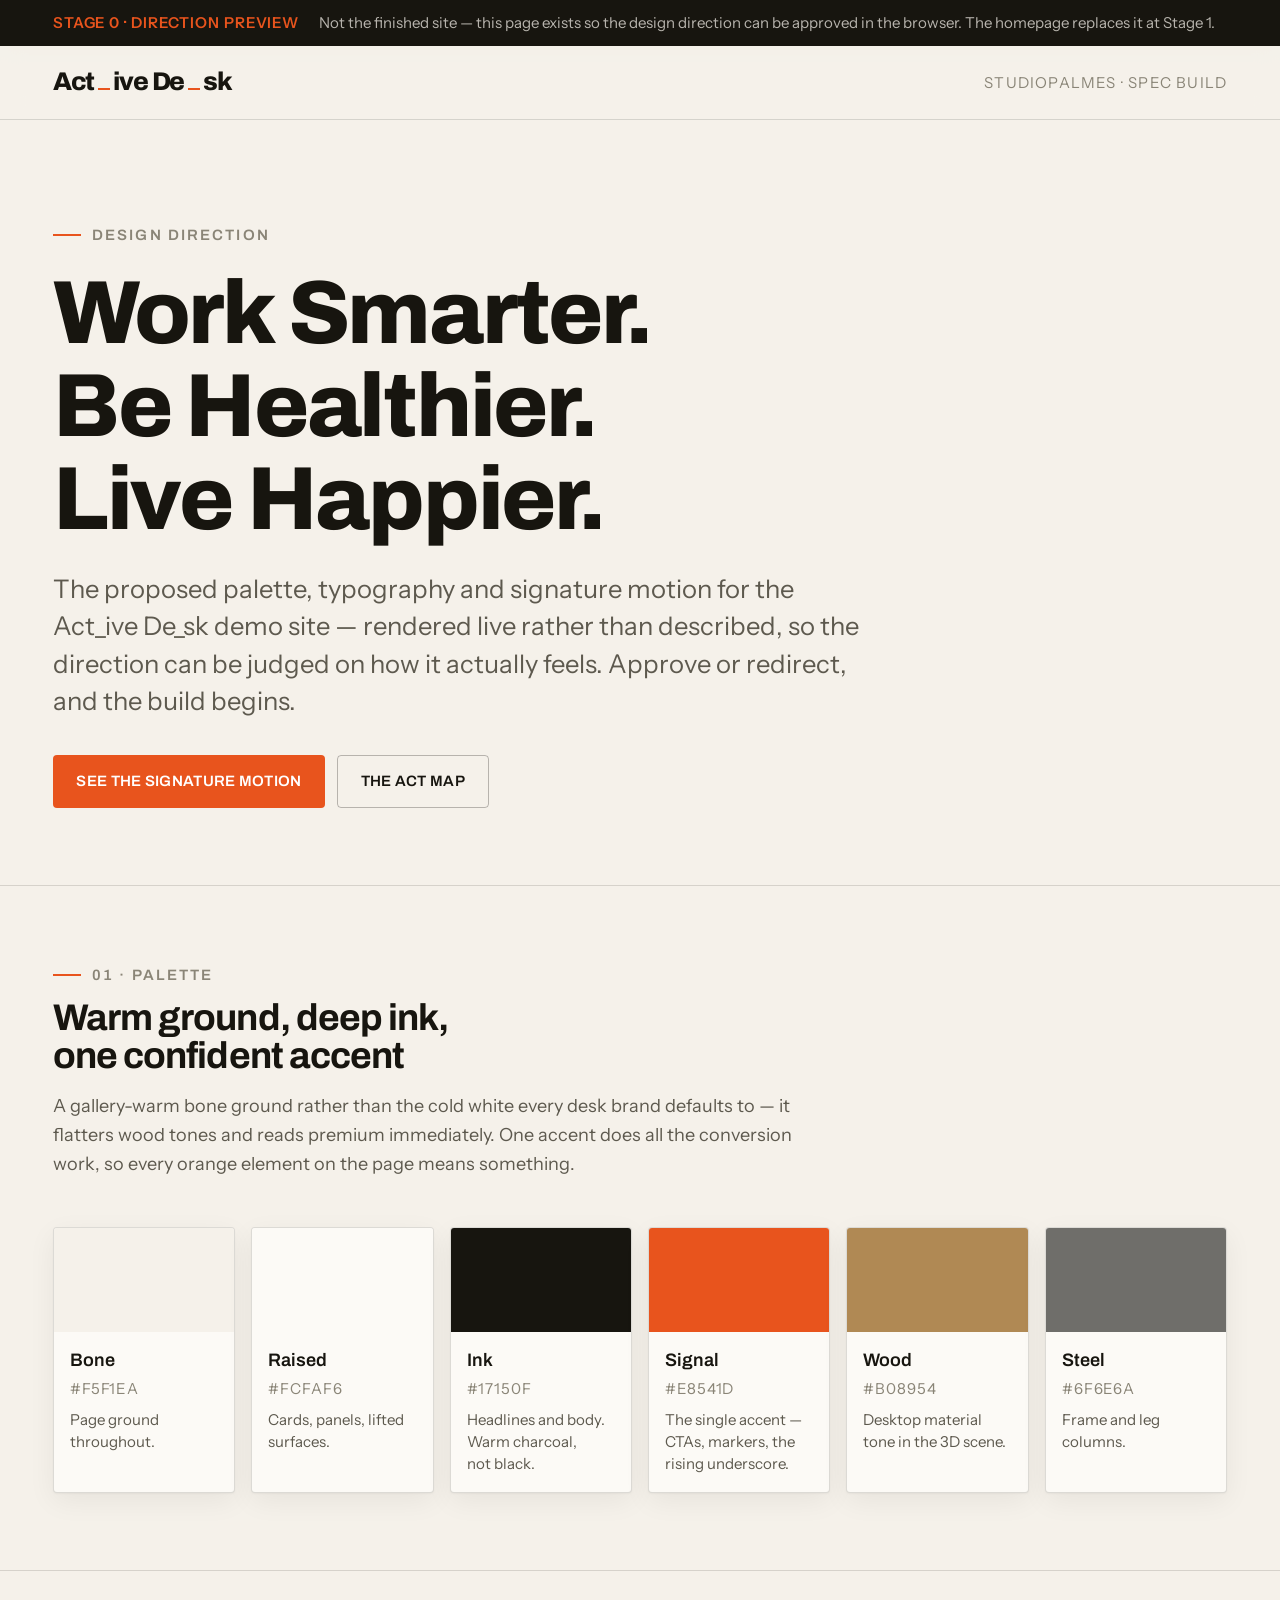
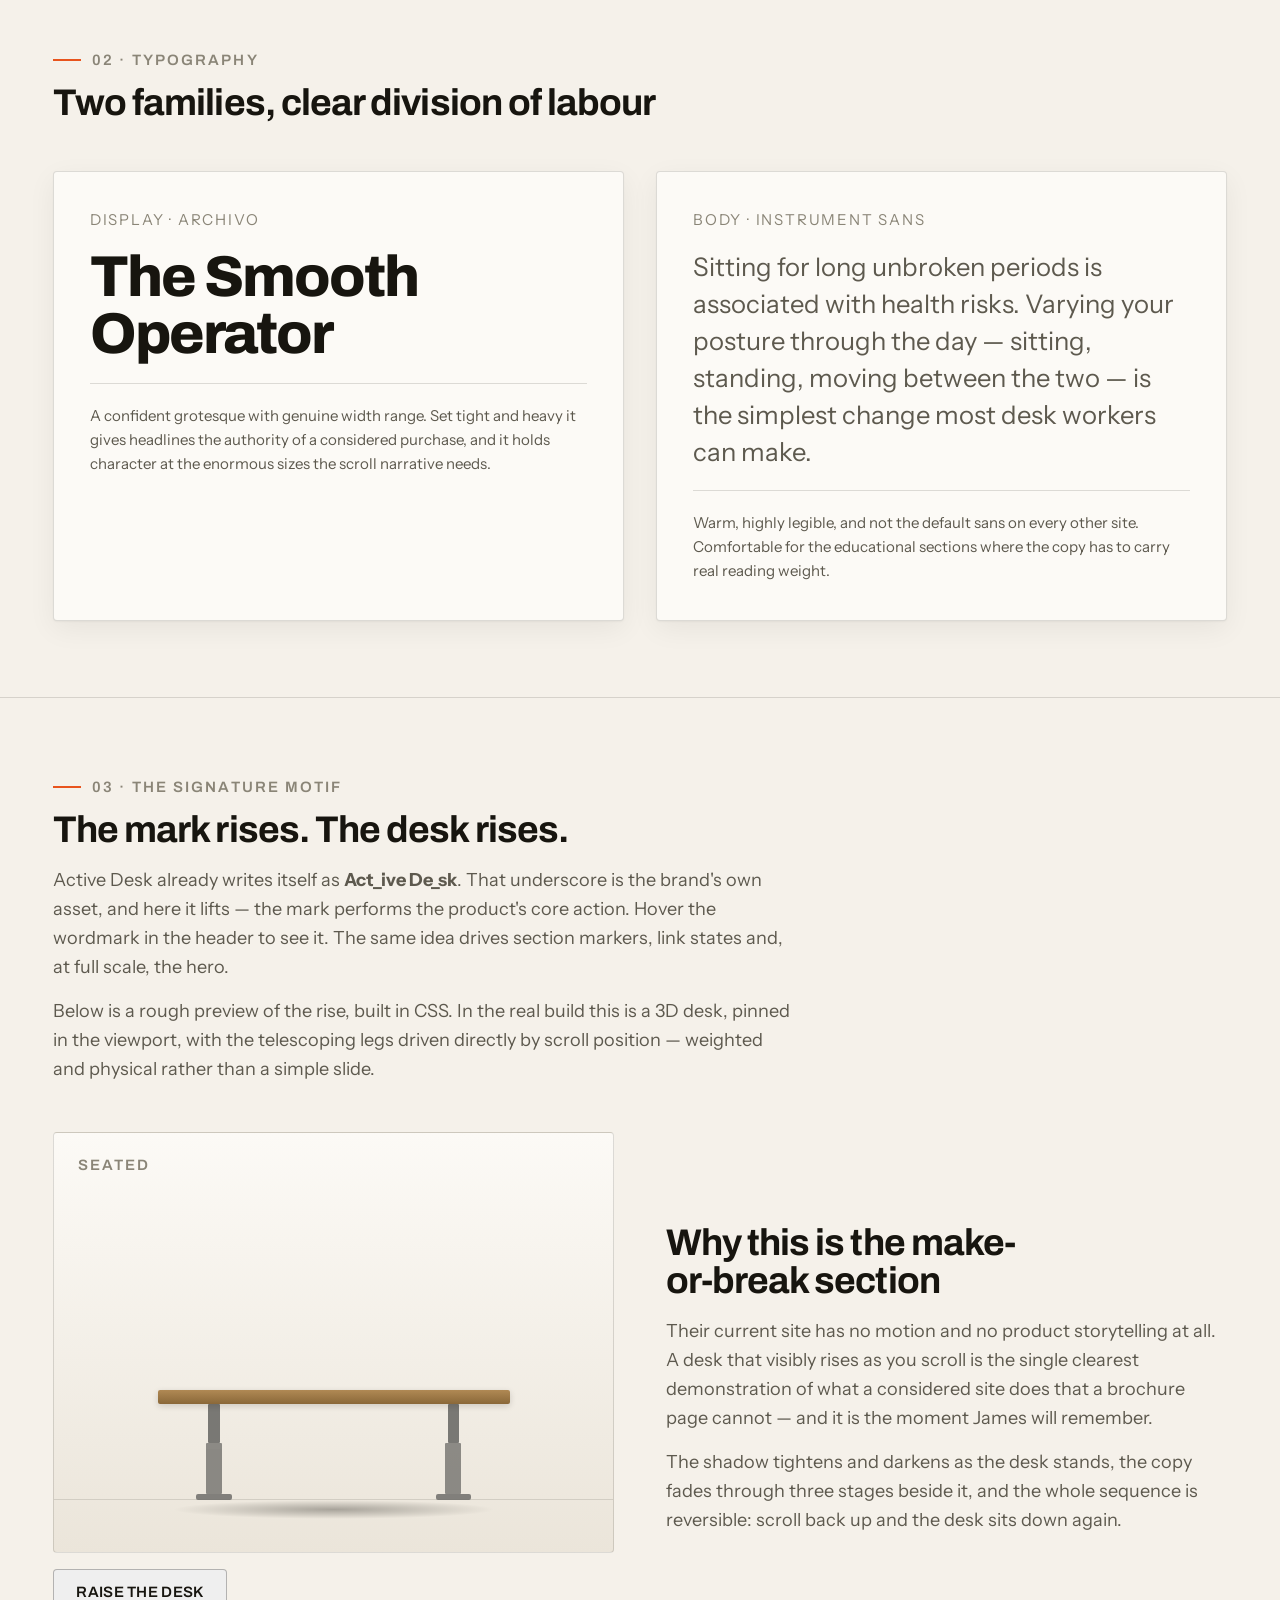
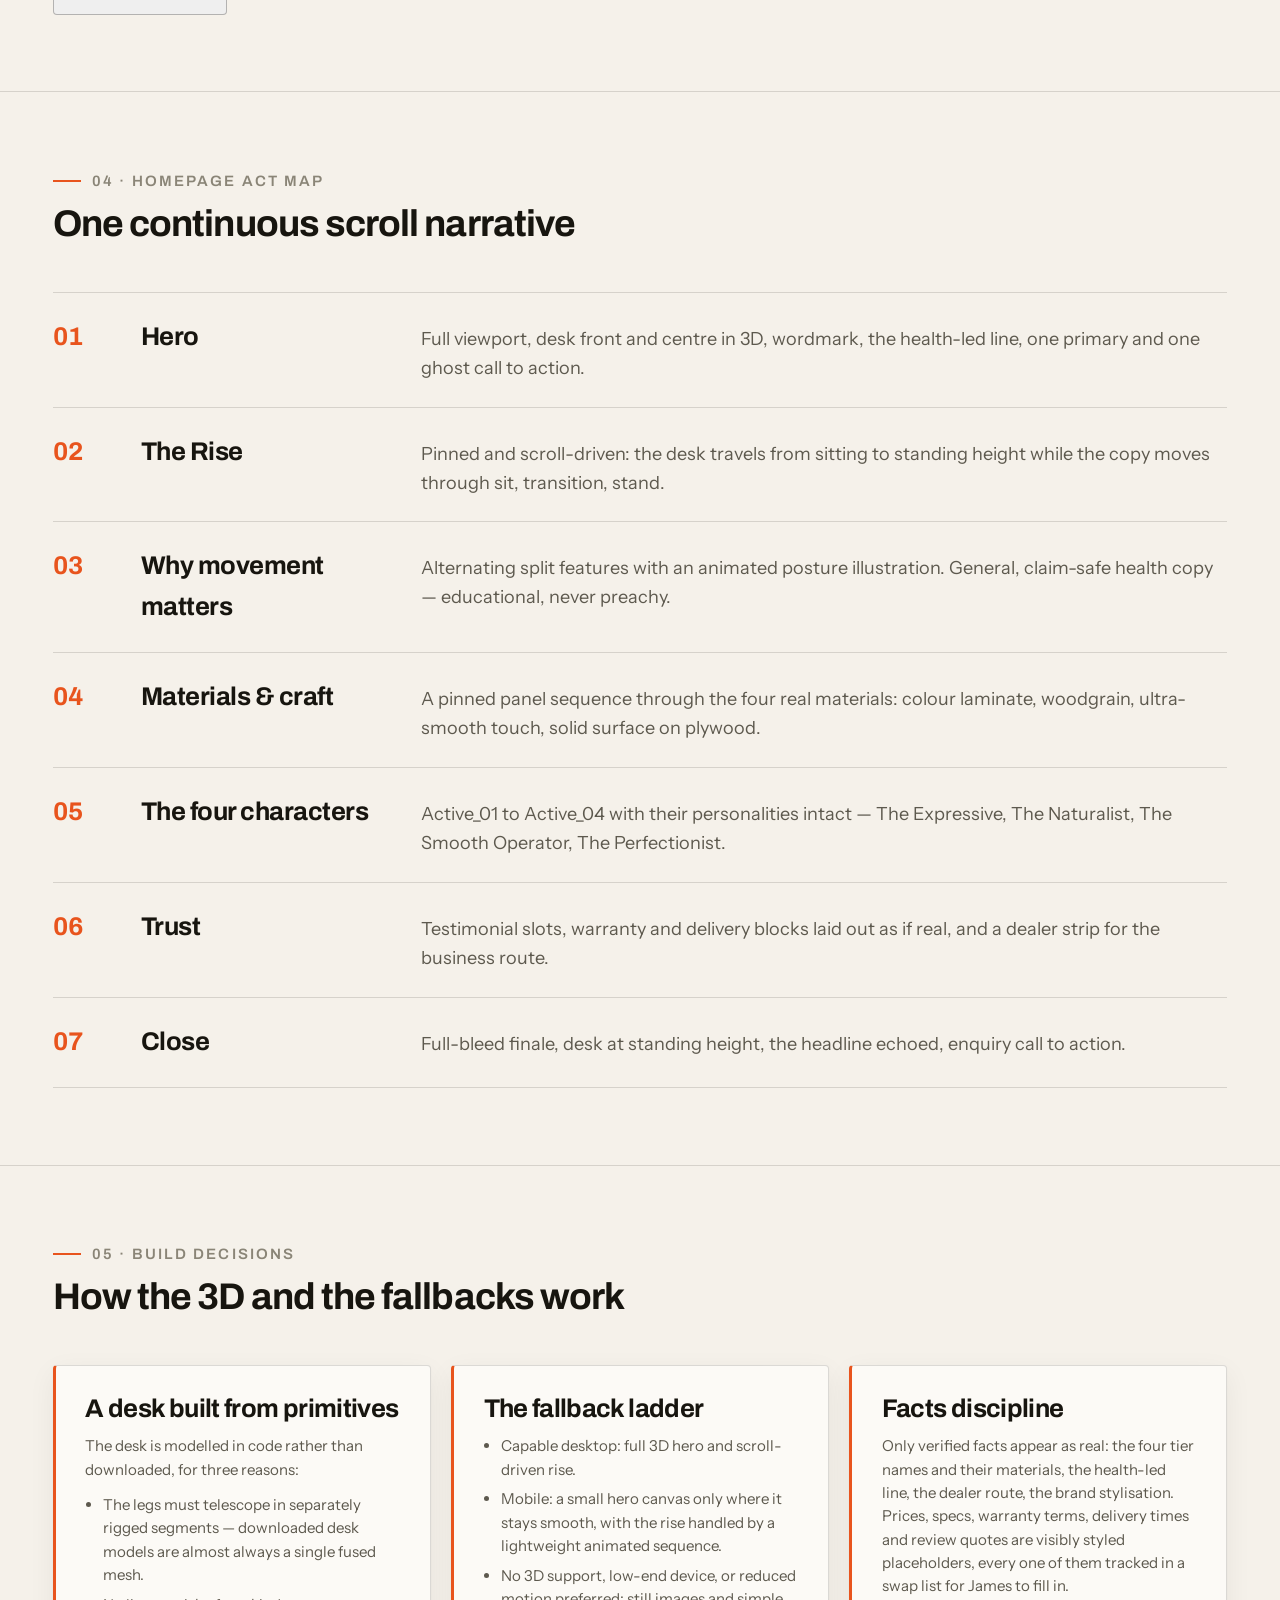
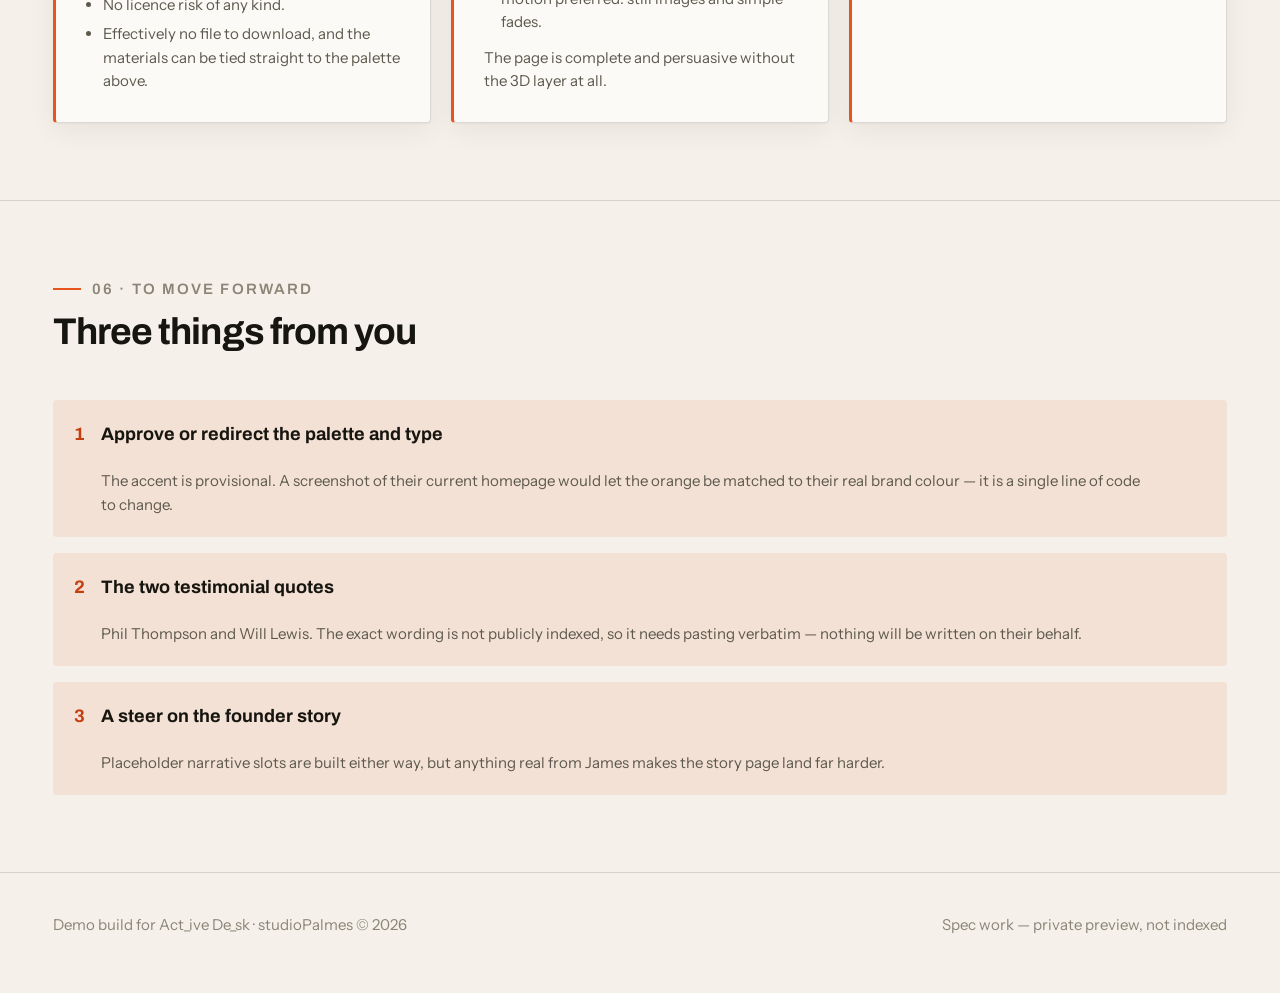
==== index.html @ 50c26ae4 "Add deployable static site scaffold and Stage 0 direction preview Vercel served a 404 because the re" ====
<!doctype html>
<html lang="en-GB">
<head>
<meta charset="utf-8">
<meta name="viewport" content="width=device-width, initial-scale=1">
<title>Act_ive De_sk — design direction preview | studioPalmes</title>
<meta name="description" content="Stage 0 design direction preview for the Act_ive De_sk demo site: palette, typography, the signature rise motif and the homepage act map.">
<meta name="robots" content="noindex, nofollow">
<meta property="og:title" content="Act_ive De_sk — design direction preview">
<meta property="og:description" content="Stage 0 design direction preview: palette, typography, signature rise motif and homepage act map.">
<meta property="og:type" content="website">
<meta name="theme-color" content="#f5f1ea">
<link rel="icon" href="/favicon.svg" type="image/svg+xml">
<link rel="preconnect" href="https://fonts.googleapis.com">
<link rel="preconnect" href="https://fonts.gstatic.com" crossorigin>
<link rel="stylesheet" href="https://fonts.googleapis.com/css2?family=Archivo:wght@400;600;700;800&family=Instrument+Sans:wght@400;500;600&display=swap">
<link rel="stylesheet" href="/assets/css/site.css">
</head>
<body>

<a class="skip-link" href="#main">Skip to content</a>

<div class="dp-banner">
  <div class="shell dp-banner__inner">
    <strong>Stage 0 · Direction preview</strong>
    <span>Not the finished site — this page exists so the design direction can be approved in the browser. The homepage replaces it at Stage 1.</span>
  </div>
</div>

<header class="dp-nav">
  <div class="shell dp-nav__inner">
    <a class="wordmark" href="/">
      Act<span class="wordmark__rule" aria-hidden="true"></span>ive
      De<span class="wordmark__rule" aria-hidden="true"></span>sk
    </a>
    <p class="dp-nav__meta">studioPalmes · spec build</p>
  </div>
</header>

<main id="main">

  <section class="dp-hero">
    <div class="shell">
      <p class="eyebrow">Design direction</p>
      <h1 class="dp-hero__title">Work Smarter. Be Healthier. Live Happier.</h1>
      <p class="dp-hero__lede">
        The proposed palette, typography and signature motion for the Act_ive De_sk demo
        site — rendered live rather than described, so the direction can be judged on how
        it actually feels. Approve or redirect, and the build begins.
      </p>
      <div class="dp-hero__actions">
        <a class="btn btn--primary" href="#rise">See the signature motion</a>
        <a class="btn btn--ghost" href="#acts">The act map</a>
      </div>
    </div>
  </section>

  <section class="dp-section reveal">
    <div class="shell">
      <div class="dp-section__head">
        <p class="eyebrow">01 · Palette</p>
        <h2 class="dp-section__title">Warm ground, deep ink, one confident accent</h2>
        <p class="dp-section__note">
          A gallery-warm bone ground rather than the cold white every desk brand defaults
          to — it flatters wood tones and reads premium immediately. One accent does all
          the conversion work, so every orange element on the page means something.
        </p>
      </div>
      <div class="dp-swatches">
        <div class="dp-swatch">
          <div class="dp-swatch__chip" style="background:#f5f1ea"></div>
          <div class="dp-swatch__body">
            <p class="dp-swatch__name">Bone</p>
            <p class="dp-swatch__hex">#F5F1EA</p>
            <p class="dp-swatch__role">Page ground throughout.</p>
          </div>
        </div>
        <div class="dp-swatch">
          <div class="dp-swatch__chip" style="background:#fcfaf6"></div>
          <div class="dp-swatch__body">
            <p class="dp-swatch__name">Raised</p>
            <p class="dp-swatch__hex">#FCFAF6</p>
            <p class="dp-swatch__role">Cards, panels, lifted surfaces.</p>
          </div>
        </div>
        <div class="dp-swatch">
          <div class="dp-swatch__chip" style="background:#17150f"></div>
          <div class="dp-swatch__body">
            <p class="dp-swatch__name">Ink</p>
            <p class="dp-swatch__hex">#17150F</p>
            <p class="dp-swatch__role">Headlines and body. Warm charcoal, not black.</p>
          </div>
        </div>
        <div class="dp-swatch">
          <div class="dp-swatch__chip" style="background:#e8541d"></div>
          <div class="dp-swatch__body">
            <p class="dp-swatch__name">Signal</p>
            <p class="dp-swatch__hex">#E8541D</p>
            <p class="dp-swatch__role">The single accent — CTAs, markers, the rising underscore.</p>
          </div>
        </div>
        <div class="dp-swatch">
          <div class="dp-swatch__chip" style="background:#b08954"></div>
          <div class="dp-swatch__body">
            <p class="dp-swatch__name">Wood</p>
            <p class="dp-swatch__hex">#B08954</p>
            <p class="dp-swatch__role">Desktop material tone in the 3D scene.</p>
          </div>
        </div>
        <div class="dp-swatch">
          <div class="dp-swatch__chip" style="background:#6f6e6a"></div>
          <div class="dp-swatch__body">
            <p class="dp-swatch__name">Steel</p>
            <p class="dp-swatch__hex">#6F6E6A</p>
            <p class="dp-swatch__role">Frame and leg columns.</p>
          </div>
        </div>
      </div>
    </div>
  </section>

  <section class="dp-section reveal">
    <div class="shell">
      <div class="dp-section__head">
        <p class="eyebrow">02 · Typography</p>
        <h2 class="dp-section__title">Two families, clear division of labour</h2>
      </div>
      <div class="dp-type">
        <div class="dp-type__card">
          <p class="dp-type__label">Display · Archivo</p>
          <p class="dp-type__sample-display">The Smooth Operator</p>
          <p class="dp-type__why">
            A confident grotesque with genuine width range. Set tight and heavy it gives
            headlines the authority of a considered purchase, and it holds character at
            the enormous sizes the scroll narrative needs.
          </p>
        </div>
        <div class="dp-type__card">
          <p class="dp-type__label">Body · Instrument Sans</p>
          <p class="dp-type__sample-body">
            Sitting for long unbroken periods is associated with health risks. Varying your
            posture through the day — sitting, standing, moving between the two — is the
            simplest change most desk workers can make.
          </p>
          <p class="dp-type__why">
            Warm, highly legible, and not the default sans on every other site. Comfortable
            for the educational sections where the copy has to carry real reading weight.
          </p>
        </div>
      </div>
    </div>
  </section>

  <section class="dp-section reveal" id="rise">
    <div class="shell">
      <div class="dp-section__head">
        <p class="eyebrow">03 · The signature motif</p>
        <h2 class="dp-section__title">The mark rises. The desk rises.</h2>
        <p class="dp-section__note">
          Active Desk already writes itself as <strong>Act_ive De_sk</strong>. That
          underscore is the brand's own asset, and here it lifts — the mark performs the
          product's core action. Hover the wordmark in the header to see it. The same idea
          drives section markers, link states and, at full scale, the hero.
        </p>
        <p class="dp-section__note">
          Below is a rough preview of the rise, built in CSS. In the real build this is a
          3D desk, pinned in the viewport, with the telescoping legs driven directly by
          scroll position — weighted and physical rather than a simple slide.
        </p>
      </div>
      <div class="dp-rise">
        <div>
          <div class="dp-stage" data-rise-stage>
            <p class="dp-stage__state" data-rise-state>Seated</p>
            <div class="dp-stage__floor" aria-hidden="true"></div>
            <div class="dp-desk">
              <div class="dp-desk__top"></div>
              <div class="dp-desk__legs">
                <div class="dp-desk__leg">
                  <span class="dp-desk__seg dp-desk__seg--upper"></span>
                  <span class="dp-desk__seg dp-desk__seg--lower"></span>
                  <span class="dp-desk__foot"></span>
                </div>
                <div class="dp-desk__leg">
                  <span class="dp-desk__seg dp-desk__seg--upper"></span>
                  <span class="dp-desk__seg dp-desk__seg--lower"></span>
                  <span class="dp-desk__foot"></span>
                </div>
              </div>
              <div class="dp-desk__shadow" aria-hidden="true"></div>
            </div>
          </div>
          <div class="dp-rise__controls">
            <button class="btn btn--ghost" type="button" data-rise-toggle aria-pressed="false">
              Raise the desk
            </button>
          </div>
        </div>
        <div>
          <h3 class="dp-section__title">Why this is the make-or-break section</h3>
          <p class="dp-section__note">
            Their current site has no motion and no product storytelling at all. A desk
            that visibly rises as you scroll is the single clearest demonstration of what
            a considered site does that a brochure page cannot — and it is the moment
            James will remember.
          </p>
          <p class="dp-section__note">
            The shadow tightens and darkens as the desk stands, the copy fades through
            three stages beside it, and the whole sequence is reversible: scroll back up
            and the desk sits down again.
          </p>
        </div>
      </div>
    </div>
  </section>

  <section class="dp-section reveal" id="acts">
    <div class="shell">
      <div class="dp-section__head">
        <p class="eyebrow">04 · Homepage act map</p>
        <h2 class="dp-section__title">One continuous scroll narrative</h2>
      </div>
      <div class="dp-acts">
        <div class="dp-act">
          <p class="dp-act__num">01</p>
          <p class="dp-act__name">Hero</p>
          <p class="dp-act__desc">Full viewport, desk front and centre in 3D, wordmark, the health-led line, one primary and one ghost call to action.</p>
        </div>
        <div class="dp-act">
          <p class="dp-act__num">02</p>
          <p class="dp-act__name">The Rise</p>
          <p class="dp-act__desc">Pinned and scroll-driven: the desk travels from sitting to standing height while the copy moves through sit, transition, stand.</p>
        </div>
        <div class="dp-act">
          <p class="dp-act__num">03</p>
          <p class="dp-act__name">Why movement matters</p>
          <p class="dp-act__desc">Alternating split features with an animated posture illustration. General, claim-safe health copy — educational, never preachy.</p>
        </div>
        <div class="dp-act">
          <p class="dp-act__num">04</p>
          <p class="dp-act__name">Materials &amp; craft</p>
          <p class="dp-act__desc">A pinned panel sequence through the four real materials: colour laminate, woodgrain, ultra-smooth touch, solid surface on plywood.</p>
        </div>
        <div class="dp-act">
          <p class="dp-act__num">05</p>
          <p class="dp-act__name">The four characters</p>
          <p class="dp-act__desc">Active_01 to Active_04 with their personalities intact — The Expressive, The Naturalist, The Smooth Operator, The Perfectionist.</p>
        </div>
        <div class="dp-act">
          <p class="dp-act__num">06</p>
          <p class="dp-act__name">Trust</p>
          <p class="dp-act__desc">Testimonial slots, warranty and delivery blocks laid out as if real, and a dealer strip for the business route.</p>
        </div>
        <div class="dp-act">
          <p class="dp-act__num">07</p>
          <p class="dp-act__name">Close</p>
          <p class="dp-act__desc">Full-bleed finale, desk at standing height, the headline echoed, enquiry call to action.</p>
        </div>
      </div>
    </div>
  </section>

  <section class="dp-section reveal">
    <div class="shell">
      <div class="dp-section__head">
        <p class="eyebrow">05 · Build decisions</p>
        <h2 class="dp-section__title">How the 3D and the fallbacks work</h2>
      </div>
      <div class="dp-cards">
        <div class="dp-card">
          <h3>A desk built from primitives</h3>
          <p>
            The desk is modelled in code rather than downloaded, for three reasons:
          </p>
          <ul>
            <li>The legs must telescope in separately rigged segments — downloaded desk models are almost always a single fused mesh.</li>
            <li>No licence risk of any kind.</li>
            <li>Effectively no file to download, and the materials can be tied straight to the palette above.</li>
          </ul>
        </div>
        <div class="dp-card">
          <h3>The fallback ladder</h3>
          <ul>
            <li>Capable desktop: full 3D hero and scroll-driven rise.</li>
            <li>Mobile: a small hero canvas only where it stays smooth, with the rise handled by a lightweight animated sequence.</li>
            <li>No 3D support, low-end device, or reduced motion preferred: still images and simple fades.</li>
          </ul>
          <p style="margin-top:0.75rem">The page is complete and persuasive without the 3D layer at all.</p>
        </div>
        <div class="dp-card">
          <h3>Facts discipline</h3>
          <p>
            Only verified facts appear as real: the four tier names and their materials,
            the health-led line, the dealer route, the brand stylisation. Prices, specs,
            warranty terms, delivery times and review quotes are visibly styled
            placeholders, every one of them tracked in a swap list for James to fill in.
          </p>
        </div>
      </div>
    </div>
  </section>

  <section class="dp-section reveal">
    <div class="shell">
      <div class="dp-section__head">
        <p class="eyebrow">06 · To move forward</p>
        <h2 class="dp-section__title">Three things from you</h2>
      </div>
      <div class="dp-needs">
        <p class="dp-need">
          <strong>Approve or redirect the palette and type</strong>
          <span>The accent is provisional. A screenshot of their current homepage would let the orange be matched to their real brand colour — it is a single line of code to change.</span>
        </p>
        <p class="dp-need">
          <strong>The two testimonial quotes</strong>
          <span>Phil Thompson and Will Lewis. The exact wording is not publicly indexed, so it needs pasting verbatim — nothing will be written on their behalf.</span>
        </p>
        <p class="dp-need">
          <strong>A steer on the founder story</strong>
          <span>Placeholder narrative slots are built either way, but anything real from James makes the story page land far harder.</span>
        </p>
      </div>
    </div>
  </section>

</main>

<footer class="dp-footer">
  <div class="shell dp-footer__inner">
    <p>Demo build for Act_ive De_sk · studioPalmes &copy; <span data-year>2026</span></p>
    <p>Spec work — private preview, not indexed</p>
  </div>
</footer>

<script src="/assets/js/site.js" defer></script>
</body>
</html>
---- assets/css/site.css ----
/* ==========================================================================
   Act_ive De_sk — studioPalmes demo build
   Design tokens + Stage 0 direction preview styles.
   The token layer below is the permanent foundation; the .dp-* preview
   styles are temporary and are removed when the real homepage lands.
   ========================================================================== */

/* --- Tokens --------------------------------------------------------------- */
:root {
  /* Ground */
  --paper: #f5f1ea;
  --paper-raised: #fcfaf6;
  --paper-sunk: #ebe5da;

  /* Ink */
  --ink: #17150f;
  --ink-soft: #5d594e;
  --ink-mute: #8a8577;

  /* Accent */
  --accent: #e8541d;
  --accent-deep: #c43f10;
  --accent-wash: rgba(232, 84, 29, 0.1);

  /* Material reference (drives the 3D desk materials) */
  --wood: #b08954;
  --wood-deep: #8a6839;
  --steel: #6f6e6a;

  /* Type */
  --font-display: "Archivo", "Helvetica Neue", Arial, sans-serif;
  --font-body: "Instrument Sans", "Helvetica Neue", Arial, sans-serif;

  /* Scale — fluid, clamped */
  --step--1: clamp(0.83rem, 0.79rem + 0.2vw, 0.94rem);
  --step-0: clamp(1rem, 0.95rem + 0.25vw, 1.13rem);
  --step-1: clamp(1.25rem, 1.13rem + 0.6vw, 1.6rem);
  --step-2: clamp(1.6rem, 1.36rem + 1.2vw, 2.44rem);
  --step-3: clamp(2.1rem, 1.6rem + 2.5vw, 3.9rem);
  --step-4: clamp(2.6rem, 1.6rem + 5vw, 6.2rem);

  /* Space */
  --gutter: clamp(1.25rem, 0.9rem + 1.75vw, 2.5rem);
  --measure: 62ch;
  --shell: 78rem;

  /* Motion */
  --ease-out: cubic-bezier(0.22, 1, 0.36, 1);
  --ease-rise: cubic-bezier(0.65, 0, 0.35, 1);
  --dur: 0.6s;

  /* Surface */
  --radius: 4px;
  --hairline: 1px solid rgba(23, 21, 15, 0.14);
  --shadow-soft: 0 1px 2px rgba(23, 21, 15, 0.04), 0 8px 28px rgba(23, 21, 15, 0.06);
}

/* --- Reset ---------------------------------------------------------------- */
*,
*::before,
*::after { box-sizing: border-box; }

html {
  -webkit-text-size-adjust: 100%;
  scroll-behavior: smooth;
}

body {
  margin: 0;
  background: var(--paper);
  color: var(--ink);
  font-family: var(--font-body);
  font-size: var(--step-0);
  line-height: 1.6;
  -webkit-font-smoothing: antialiased;
  text-rendering: optimizeLegibility;
}

img,
svg { max-width: 100%; height: auto; display: block; }

h1, h2, h3, h4 {
  font-family: var(--font-display);
  font-weight: 700;
  line-height: 1.04;
  letter-spacing: -0.025em;
  margin: 0;
  text-wrap: balance;
}

p { margin: 0; text-wrap: pretty; }

a { color: inherit; }

:focus-visible {
  outline: 2px solid var(--accent);
  outline-offset: 3px;
  border-radius: 2px;
}

/* --- Layout --------------------------------------------------------------- */
.shell {
  width: 100%;
  max-width: var(--shell);
  margin-inline: auto;
  padding-inline: var(--gutter);
}

.skip-link {
  position: absolute;
  left: -9999px;
  top: 0;
  background: var(--ink);
  color: var(--paper);
  padding: 0.75rem 1.25rem;
  z-index: 100;
}
.skip-link:focus { left: 0; }

/* --- Brand wordmark ------------------------------------------------------- */
/* The underscore is Active Desk's own mark. Here it rises — the brand mark
   performs the product's core action. This motif recurs site-wide. */
.wordmark {
  font-family: var(--font-display);
  font-weight: 800;
  letter-spacing: -0.045em;
  font-size: var(--step-1);
  display: inline-flex;
  align-items: baseline;
  gap: 0.12em;
  text-decoration: none;
}

.wordmark__rule {
  display: inline-block;
  width: 0.46em;
  height: 0.085em;
  background: var(--accent);
  margin-inline: 0.02em;
  transform-origin: center bottom;
  transition: transform 0.55s var(--ease-rise);
}

.wordmark:hover .wordmark__rule,
.wordmark:focus-visible .wordmark__rule { transform: translateY(-0.62em); }

.wordmark:hover .wordmark__rule:last-of-type,
.wordmark:focus-visible .wordmark__rule:last-of-type { transition-delay: 0.08s; }

/* --- Buttons -------------------------------------------------------------- */
.btn {
  display: inline-flex;
  align-items: center;
  gap: 0.6em;
  font-family: var(--font-display);
  font-weight: 600;
  font-size: var(--step--1);
  letter-spacing: 0.02em;
  text-transform: uppercase;
  text-decoration: none;
  padding: 0.9em 1.5em;
  border-radius: var(--radius);
  border: 1px solid transparent;
  transition: background-color 0.3s var(--ease-out), color 0.3s var(--ease-out),
    border-color 0.3s var(--ease-out), transform 0.3s var(--ease-out);
}

.btn--primary { background: var(--accent); color: #fff; }
.btn--primary:hover { background: var(--accent-deep); transform: translateY(-2px); }

.btn--ghost { border-color: rgba(23, 21, 15, 0.28); color: var(--ink); }
.btn--ghost:hover { border-color: var(--ink); background: rgba(23, 21, 15, 0.04); transform: translateY(-2px); }

/* --- Eyebrow / section marker --------------------------------------------- */
.eyebrow {
  font-family: var(--font-display);
  font-size: var(--step--1);
  font-weight: 600;
  letter-spacing: 0.14em;
  text-transform: uppercase;
  color: var(--ink-mute);
  display: flex;
  align-items: center;
  gap: 0.75em;
}

.eyebrow::before {
  content: "";
  width: 1.75rem;
  height: 2px;
  background: var(--accent);
  flex: none;
}

/* ==========================================================================
   Stage 0 direction preview (temporary — replaced by the real homepage)
   ========================================================================== */

.dp-banner {
  background: var(--ink);
  color: var(--paper);
  font-size: var(--step--1);
  padding: 0.7rem 0;
}
.dp-banner__inner { display: flex; flex-wrap: wrap; gap: 0.5rem 1.25rem; align-items: baseline; }
.dp-banner strong { color: var(--accent); font-weight: 600; letter-spacing: 0.06em; text-transform: uppercase; }
.dp-banner span { color: rgba(245, 241, 234, 0.72); }

.dp-nav {
  position: sticky;
  top: 0;
  z-index: 20;
  background: rgba(245, 241, 234, 0.86);
  backdrop-filter: blur(12px);
  border-bottom: var(--hairline);
}
.dp-nav__inner { display: flex; align-items: center; justify-content: space-between; gap: 1rem; padding-block: 1rem; }
.dp-nav__meta { font-size: var(--step--1); color: var(--ink-mute); letter-spacing: 0.08em; text-transform: uppercase; }

.dp-hero { padding-block: clamp(3.5rem, 8vw, 7rem) clamp(3rem, 6vw, 5rem); }
.dp-hero__title {
  font-size: var(--step-4);
  font-weight: 800;
  margin-block: 1.25rem 0;
  max-width: 16ch;
}
.dp-hero__lede {
  font-size: var(--step-1);
  color: var(--ink-soft);
  max-width: 48ch;
  margin-top: 1.5rem;
  line-height: 1.45;
}
.dp-hero__actions { display: flex; flex-wrap: wrap; gap: 0.75rem; margin-top: 2.25rem; }

.dp-section { padding-block: clamp(3rem, 6vw, 5.5rem); border-top: var(--hairline); }
.dp-section__head { max-width: var(--measure); margin-bottom: clamp(2rem, 4vw, 3rem); }
.dp-section__title { font-size: var(--step-2); margin-block: 0.75rem 0; }
.dp-section__note { color: var(--ink-soft); margin-top: 1rem; }

/* Palette */
.dp-swatches {
  display: grid;
  grid-template-columns: repeat(auto-fit, minmax(11rem, 1fr));
  gap: 1rem;
}
.dp-swatch {
  background: var(--paper-raised);
  border: var(--hairline);
  border-radius: var(--radius);
  overflow: hidden;
  box-shadow: var(--shadow-soft);
}
.dp-swatch__chip { height: 6.5rem; }
.dp-swatch__body { padding: 0.9rem 1rem 1.1rem; }
.dp-swatch__name { font-family: var(--font-display); font-weight: 600; font-size: var(--step-0); }
.dp-swatch__hex { font-size: var(--step--1); color: var(--ink-mute); letter-spacing: 0.06em; margin-top: 0.15rem; }
.dp-swatch__role { font-size: var(--step--1); color: var(--ink-soft); margin-top: 0.5rem; line-height: 1.45; }

/* Type specimen */
.dp-type { display: grid; gap: 2rem; grid-template-columns: repeat(auto-fit, minmax(20rem, 1fr)); }
.dp-type__card { background: var(--paper-raised); border: var(--hairline); border-radius: var(--radius); padding: clamp(1.5rem, 3vw, 2.25rem); box-shadow: var(--shadow-soft); }
.dp-type__label { font-size: var(--step--1); letter-spacing: 0.12em; text-transform: uppercase; color: var(--ink-mute); }
.dp-type__sample-display { font-family: var(--font-display); font-weight: 800; font-size: var(--step-3); letter-spacing: -0.035em; line-height: 1; margin-top: 1rem; }
.dp-type__sample-body { font-family: var(--font-body); font-size: var(--step-1); line-height: 1.45; margin-top: 1rem; color: var(--ink-soft); }
.dp-type__why { font-size: var(--step--1); color: var(--ink-soft); margin-top: 1.25rem; padding-top: 1.25rem; border-top: var(--hairline); }

/* Rise demo — CSS-only preview of the signature motion */
.dp-rise { display: grid; gap: clamp(2rem, 4vw, 3.5rem); grid-template-columns: 1fr; align-items: center; }
@media (min-width: 56rem) { .dp-rise { grid-template-columns: 1fr 1fr; } }

.dp-stage {
  position: relative;
  background: linear-gradient(180deg, var(--paper-raised), var(--paper-sunk));
  border: var(--hairline);
  border-radius: var(--radius);
  aspect-ratio: 4 / 3;
  display: flex;
  align-items: flex-end;
  justify-content: center;
  padding: 2.5rem 2rem 3.25rem;
  overflow: hidden;
}

/* The desk is anchored at the floor: the legs telescope and push the desktop
   upward, rather than the desktop sliding independently. */
.dp-desk { position: relative; width: min(22rem, 82%); }

.dp-desk__top {
  height: 0.9rem;
  background: linear-gradient(180deg, var(--wood), var(--wood-deep));
  border-radius: 2px;
  position: relative;
  z-index: 2;
  box-shadow: 0 2px 6px rgba(23, 21, 15, 0.16);
}
.dp-desk__legs { display: flex; justify-content: space-between; padding-inline: 11%; }
.dp-desk__leg { width: 2.2rem; display: flex; flex-direction: column; align-items: center; }
.dp-desk__seg { background: var(--steel); border-radius: 1px; }
.dp-desk__seg--upper {
  width: 0.7rem;
  height: 2.4rem;
  opacity: 0.92;
  transition: height 1.5s var(--ease-rise);
}
.dp-desk__seg--lower { width: 1rem; height: 3.2rem; opacity: 0.78; }
.dp-desk__foot { width: 2.2rem; height: 0.42rem; background: var(--steel); border-radius: 2px; opacity: 0.85; }

.dp-desk__shadow {
  position: absolute;
  left: 50%;
  bottom: -1.15rem;
  width: 92%;
  height: 1.15rem;
  margin-left: -46%;
  background: radial-gradient(ellipse at center, rgba(23, 21, 15, 0.32), transparent 70%);
  transition: opacity 1.5s var(--ease-rise), width 1.5s var(--ease-rise),
    margin-left 1.5s var(--ease-rise);
}

/* Standing state — one property drives it: the upper leg segment extends. */
.dp-stage.is-standing .dp-desk__seg--upper { height: 6.9rem; }
.dp-stage.is-standing .dp-desk__shadow { opacity: 0.5; width: 78%; margin-left: -39%; }

.dp-stage__state {
  position: absolute;
  top: 1.25rem;
  left: 1.5rem;
  font-family: var(--font-display);
  font-size: var(--step--1);
  font-weight: 600;
  letter-spacing: 0.14em;
  text-transform: uppercase;
  color: var(--ink-mute);
}

.dp-stage__floor {
  position: absolute;
  left: 0;
  right: 0;
  bottom: 3.25rem;
  height: 1px;
  background: rgba(23, 21, 15, 0.12);
}

.dp-rise__controls { margin-top: 1rem; }

/* Act map */
.dp-acts { border-top: var(--hairline); }
.dp-act {
  display: grid;
  grid-template-columns: auto 1fr;
  gap: 1rem 1.5rem;
  padding-block: 1.5rem;
  border-bottom: var(--hairline);
  align-items: baseline;
}
@media (min-width: 44rem) { .dp-act { grid-template-columns: 4rem 16rem 1fr; } }
.dp-act__num {
  font-family: var(--font-display);
  font-weight: 700;
  font-size: var(--step-1);
  color: var(--accent);
  font-variant-numeric: tabular-nums;
}
.dp-act__name { font-family: var(--font-display); font-weight: 700; font-size: var(--step-1); letter-spacing: -0.02em; }
.dp-act__desc { color: var(--ink-soft); font-size: var(--step-0); grid-column: 1 / -1; }
@media (min-width: 44rem) { .dp-act__desc { grid-column: auto; } }

/* Decision cards */
.dp-cards { display: grid; gap: 1.25rem; grid-template-columns: repeat(auto-fit, minmax(17rem, 1fr)); }
.dp-card {
  background: var(--paper-raised);
  border: var(--hairline);
  border-left: 3px solid var(--accent);
  border-radius: var(--radius);
  padding: clamp(1.35rem, 2.5vw, 1.85rem);
  box-shadow: var(--shadow-soft);
}
.dp-card h3 { font-size: var(--step-1); margin-bottom: 0.75rem; }
.dp-card p { color: var(--ink-soft); font-size: var(--step--1); line-height: 1.55; }
.dp-card ul { color: var(--ink-soft); font-size: var(--step--1); line-height: 1.55; margin: 0.75rem 0 0; padding-left: 1.1rem; }
.dp-card li + li { margin-top: 0.4rem; }

/* Needs-from-you list */
.dp-needs { display: grid; gap: 1rem; counter-reset: need; }
.dp-need {
  display: grid;
  grid-template-columns: auto 1fr;
  gap: 1rem;
  padding: 1.25rem 1.35rem;
  background: var(--accent-wash);
  border-radius: var(--radius);
}
.dp-need::before {
  counter-increment: need;
  content: counter(need);
  font-family: var(--font-display);
  font-weight: 700;
  color: var(--accent-deep);
  font-variant-numeric: tabular-nums;
}
.dp-need strong {
  grid-column: 2;
  display: block;
  font-family: var(--font-display);
  font-size: var(--step-0);
  margin-bottom: 0.25rem;
}
.dp-need span { grid-column: 2; color: var(--ink-soft); font-size: var(--step--1); }

/* Footer */
.dp-footer { border-top: var(--hairline); padding-block: 2.5rem 3.5rem; color: var(--ink-mute); font-size: var(--step--1); }
.dp-footer__inner { display: flex; flex-wrap: wrap; gap: 1rem 2rem; justify-content: space-between; align-items: center; }

/* --- Reveals -------------------------------------------------------------- */
.reveal {
  opacity: 0;
  transform: translateY(14px);
  transition: opacity 0.7s var(--ease-out), transform 0.7s var(--ease-out);
}
.reveal.is-visible { opacity: 1; transform: none; }

/* --- Reduced motion ------------------------------------------------------- */
@media (prefers-reduced-motion: reduce) {
  html { scroll-behavior: auto; }
  *,
  *::before,
  *::after {
    animation-duration: 0.01ms !important;
    animation-iteration-count: 1 !important;
    transition-duration: 0.01ms !important;
    scroll-behavior: auto !important;
  }
  .reveal { opacity: 1; transform: none; }
}
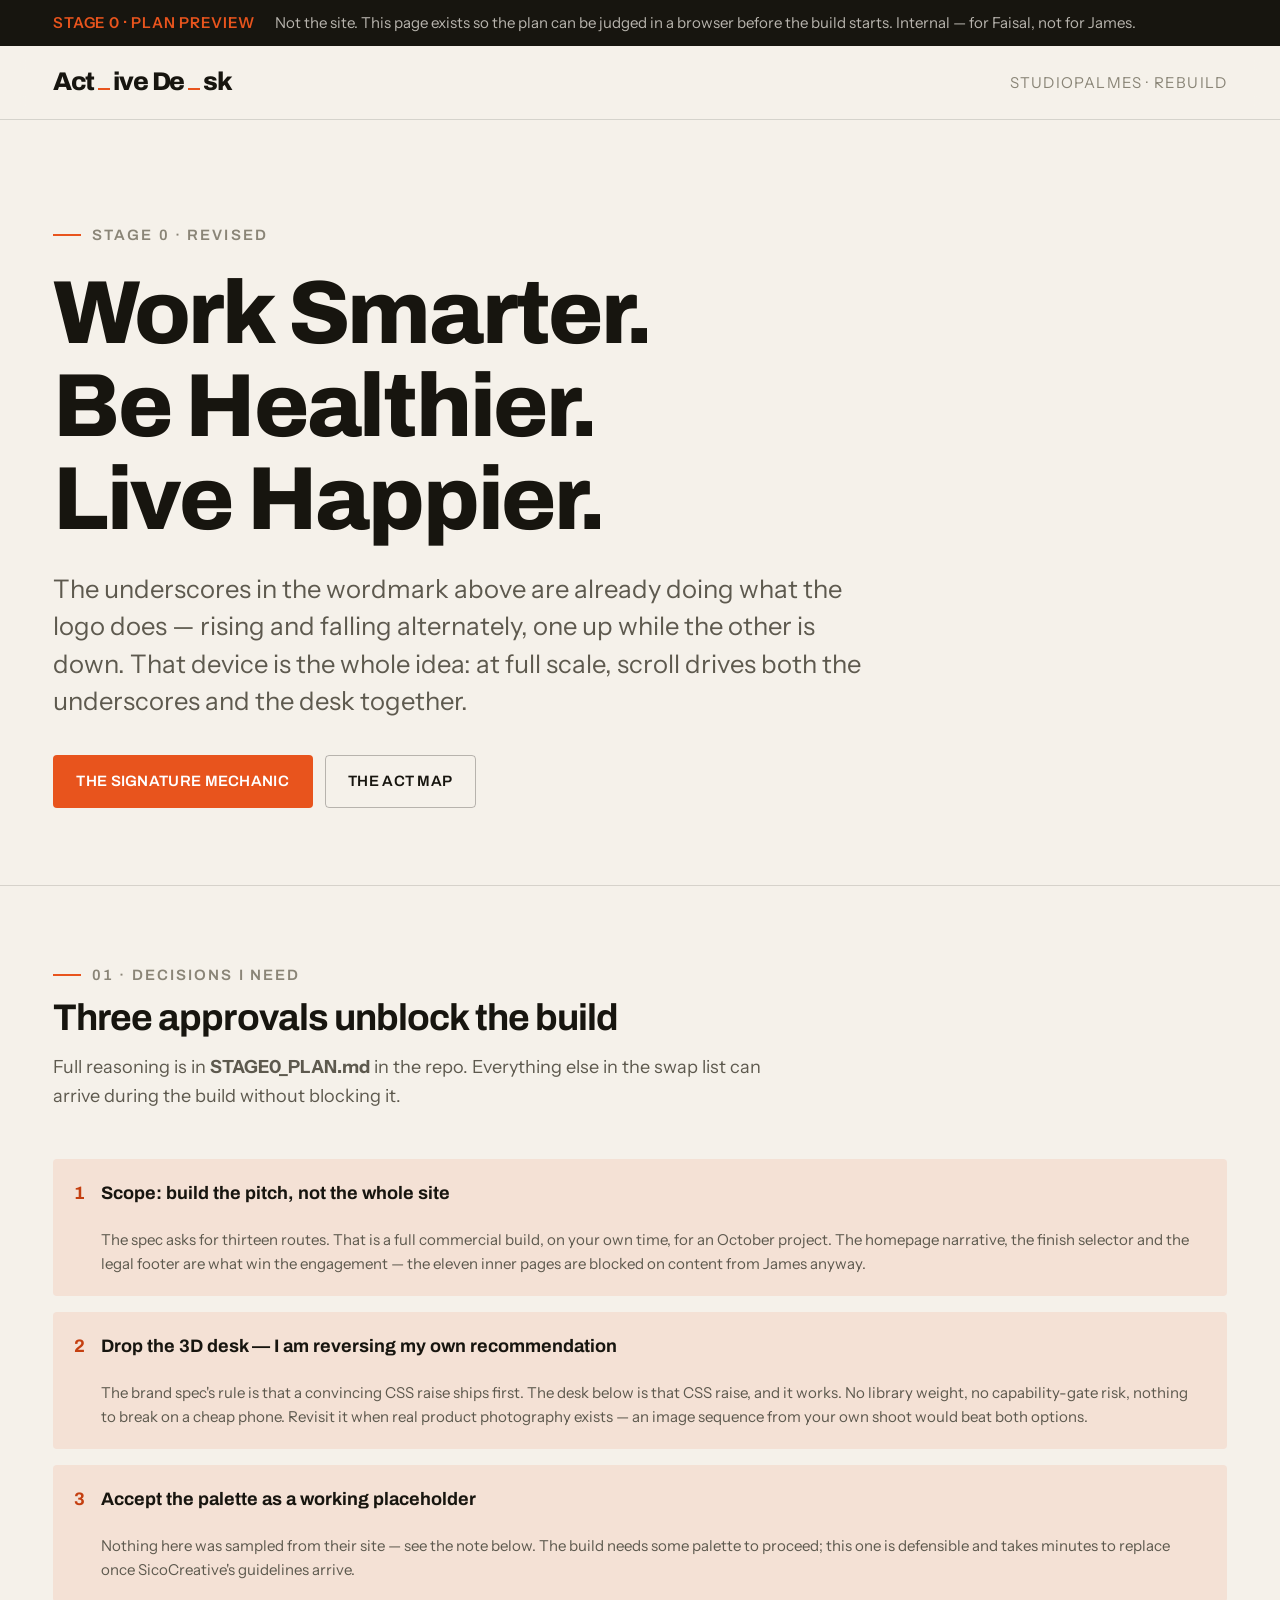
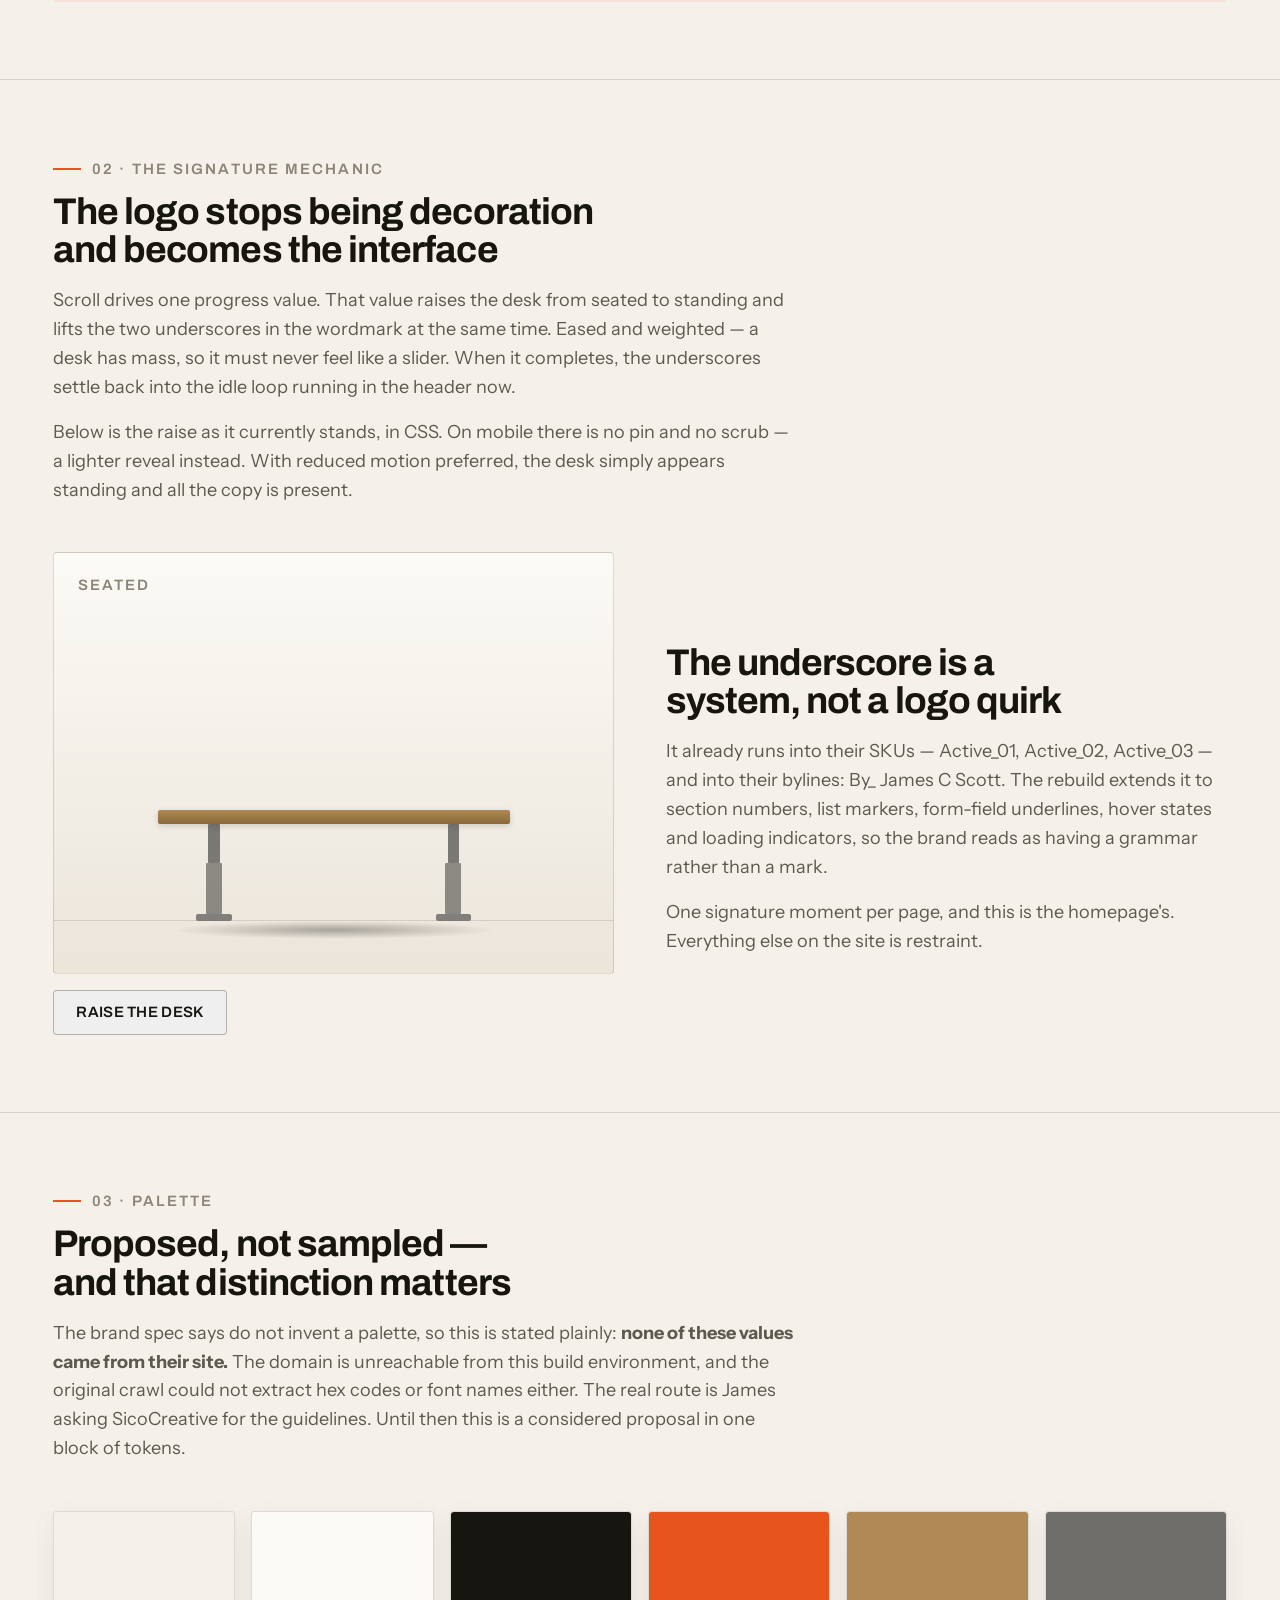
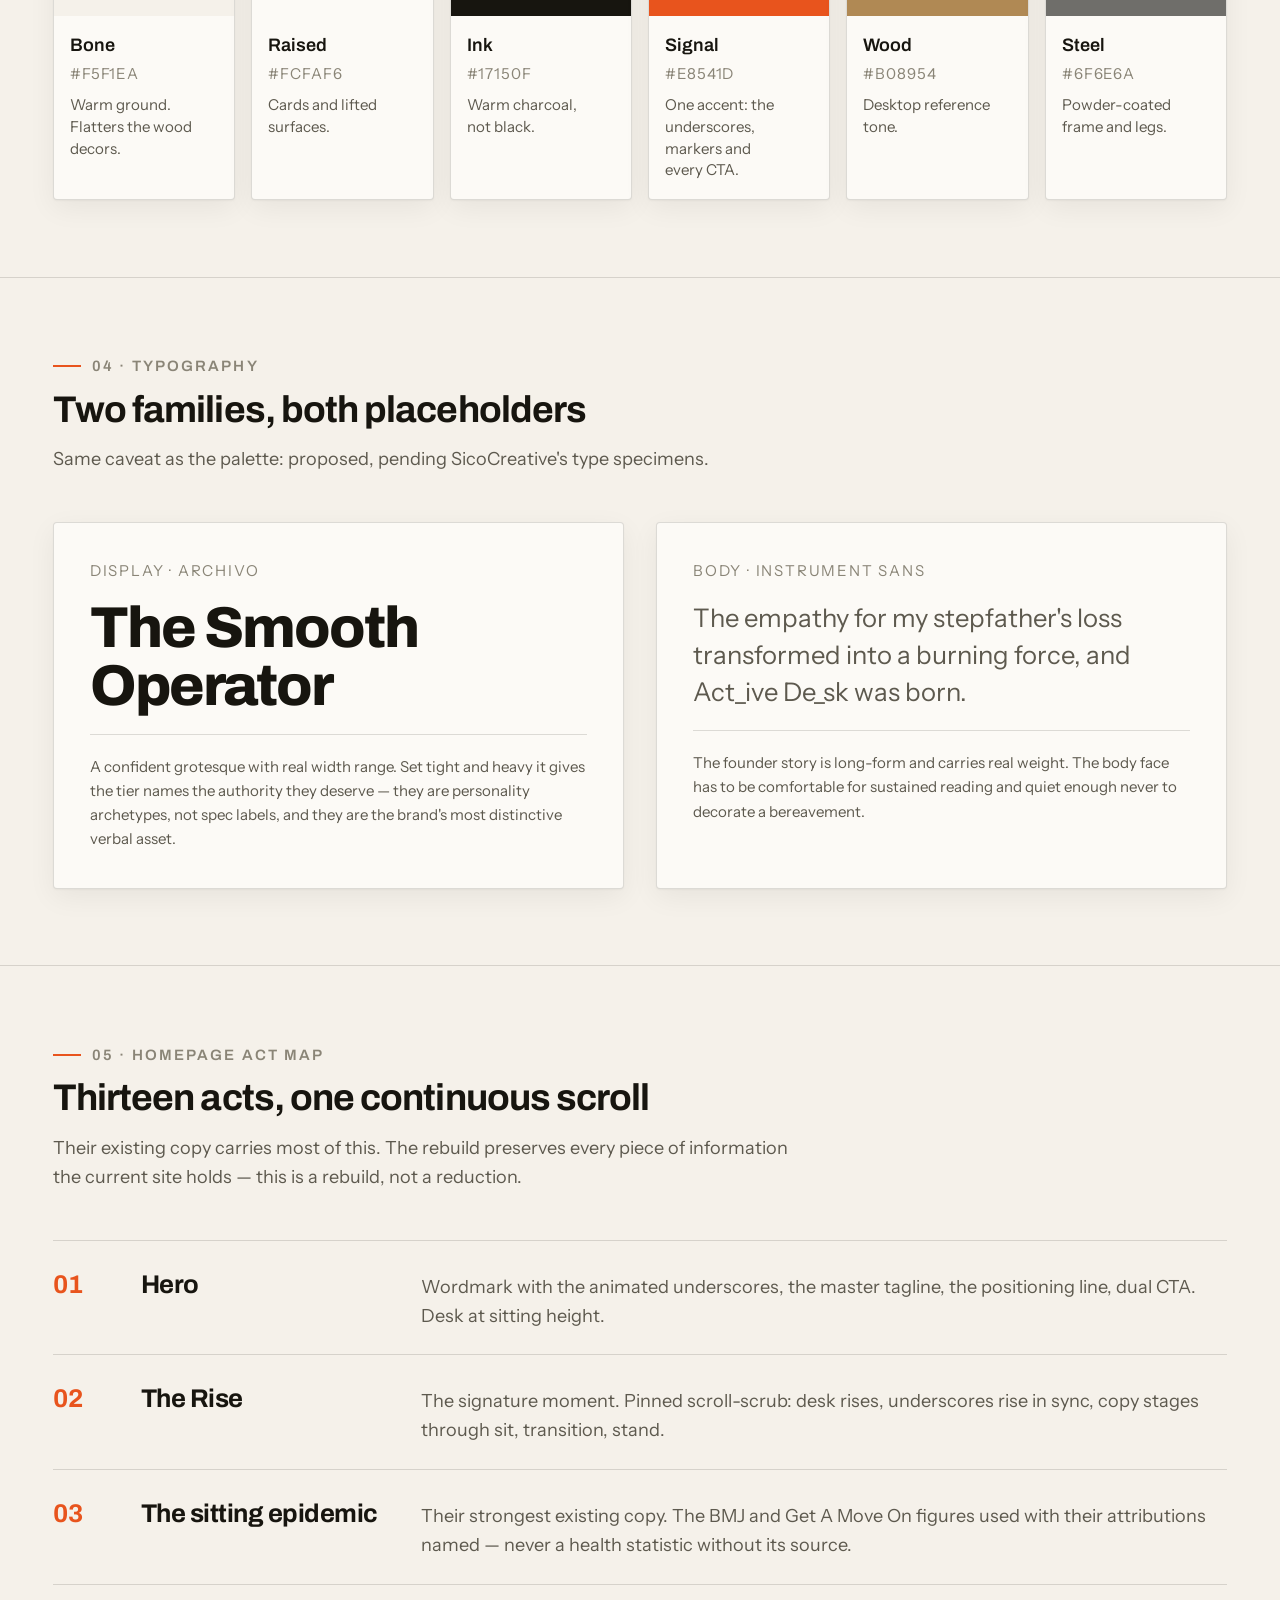
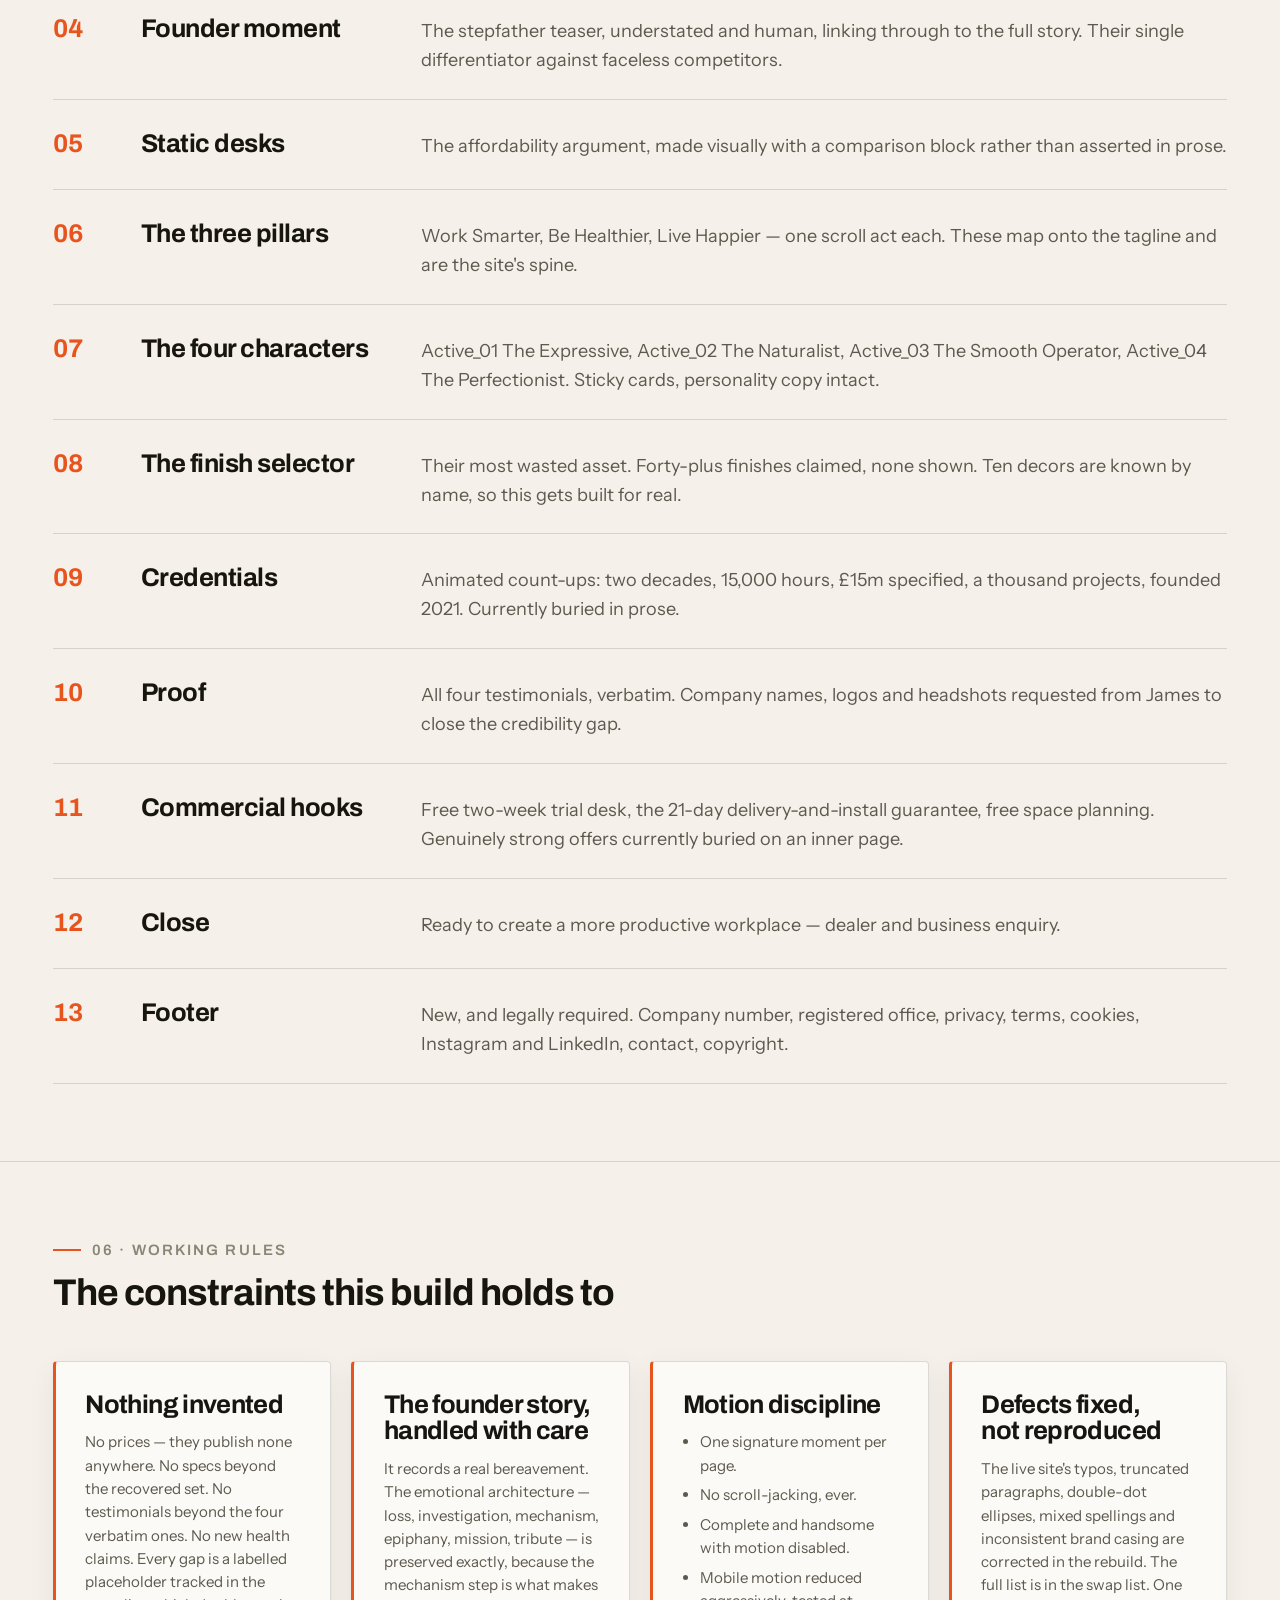
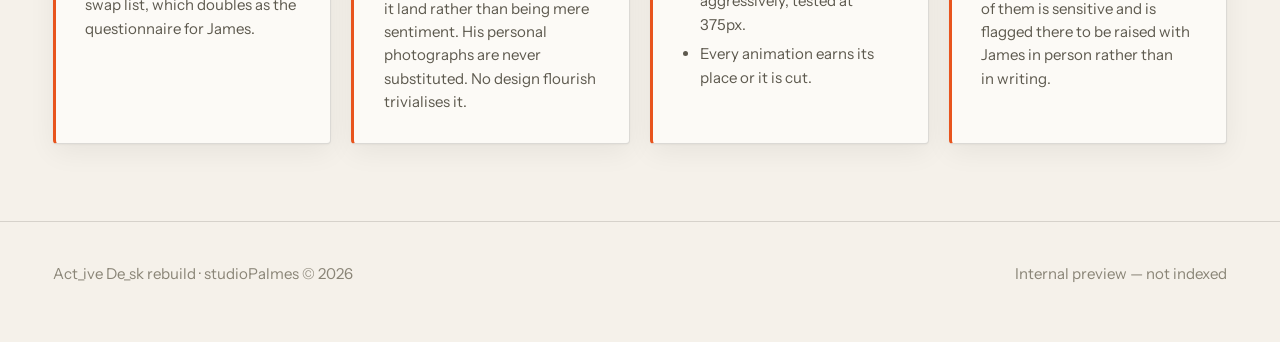
==== commit 47312597: "Stage 0 revision: adopt build kit as source of truth The audit/copy bank and brand/motion spec super" ====
--- a/index.html
+++ b/index.html
@@ -3,11 +3,11 @@
 <head>
 <meta charset="utf-8">
 <meta name="viewport" content="width=device-width, initial-scale=1">
-<title>Act_ive De_sk — design direction preview | studioPalmes</title>
-<meta name="description" content="Stage 0 design direction preview for the Act_ive De_sk demo site: palette, typography, the signature rise motif and the homepage act map.">
+<title>Act_ive De_sk — Stage 0 plan preview | studioPalmes</title>
+<meta name="description" content="Stage 0 plan preview for the Act_ive De_sk rebuild: proposed tokens, the underscore system, the signature scroll mechanic and the homepage act map.">
 <meta name="robots" content="noindex, nofollow">
-<meta property="og:title" content="Act_ive De_sk — design direction preview">
-<meta property="og:description" content="Stage 0 design direction preview: palette, typography, signature rise motif and homepage act map.">
+<meta property="og:title" content="Act_ive De_sk — Stage 0 plan preview">
+<meta property="og:description" content="Proposed tokens, the underscore system, the signature scroll mechanic and the homepage act map.">
 <meta property="og:type" content="website">
 <meta name="theme-color" content="#f5f1ea">
 <link rel="icon" href="/favicon.svg" type="image/svg+xml">
@@ -22,8 +22,8 @@
 
 <div class="dp-banner">
   <div class="shell dp-banner__inner">
-    <strong>Stage 0 · Direction preview</strong>
-    <span>Not the finished site — this page exists so the design direction can be approved in the browser. The homepage replaces it at Stage 1.</span>
+    <strong>Stage 0 · Plan preview</strong>
+    <span>Not the site. This page exists so the plan can be judged in a browser before the build starts. Internal — for Faisal, not for James.</span>
   </div>
 </div>
 
@@ -33,7 +33,7 @@
       Act<span class="wordmark__rule" aria-hidden="true"></span>ive
       De<span class="wordmark__rule" aria-hidden="true"></span>sk
     </a>
-    <p class="dp-nav__meta">studioPalmes · spec build</p>
+    <p class="dp-nav__meta">studioPalmes · rebuild</p>
   </div>
 </header>
 
@@ -41,15 +41,15 @@
 
   <section class="dp-hero">
     <div class="shell">
-      <p class="eyebrow">Design direction</p>
+      <p class="eyebrow">Stage 0 · revised</p>
       <h1 class="dp-hero__title">Work Smarter. Be Healthier. Live Happier.</h1>
       <p class="dp-hero__lede">
-        The proposed palette, typography and signature motion for the Act_ive De_sk demo
-        site — rendered live rather than described, so the direction can be judged on how
-        it actually feels. Approve or redirect, and the build begins.
+        The underscores in the wordmark above are already doing what the logo does — rising and
+        falling alternately, one up while the other is down. That device is the whole idea: at
+        full scale, scroll drives both the underscores and the desk together.
       </p>
       <div class="dp-hero__actions">
-        <a class="btn btn--primary" href="#rise">See the signature motion</a>
+        <a class="btn btn--primary" href="#mechanic">The signature mechanic</a>
         <a class="btn btn--ghost" href="#acts">The act map</a>
       </div>
     </div>
@@ -58,114 +58,45 @@
   <section class="dp-section reveal">
     <div class="shell">
       <div class="dp-section__head">
-        <p class="eyebrow">01 · Palette</p>
-        <h2 class="dp-section__title">Warm ground, deep ink, one confident accent</h2>
-        <p class="dp-section__note">
-          A gallery-warm bone ground rather than the cold white every desk brand defaults
-          to — it flatters wood tones and reads premium immediately. One accent does all
-          the conversion work, so every orange element on the page means something.
-        </p>
-      </div>
-      <div class="dp-swatches">
-        <div class="dp-swatch">
-          <div class="dp-swatch__chip" style="background:#f5f1ea"></div>
-          <div class="dp-swatch__body">
-            <p class="dp-swatch__name">Bone</p>
-            <p class="dp-swatch__hex">#F5F1EA</p>
-            <p class="dp-swatch__role">Page ground throughout.</p>
-          </div>
-        </div>
-        <div class="dp-swatch">
-          <div class="dp-swatch__chip" style="background:#fcfaf6"></div>
-          <div class="dp-swatch__body">
-            <p class="dp-swatch__name">Raised</p>
-            <p class="dp-swatch__hex">#FCFAF6</p>
-            <p class="dp-swatch__role">Cards, panels, lifted surfaces.</p>
-          </div>
-        </div>
-        <div class="dp-swatch">
-          <div class="dp-swatch__chip" style="background:#17150f"></div>
-          <div class="dp-swatch__body">
-            <p class="dp-swatch__name">Ink</p>
-            <p class="dp-swatch__hex">#17150F</p>
-            <p class="dp-swatch__role">Headlines and body. Warm charcoal, not black.</p>
-          </div>
-        </div>
-        <div class="dp-swatch">
-          <div class="dp-swatch__chip" style="background:#e8541d"></div>
-          <div class="dp-swatch__body">
-            <p class="dp-swatch__name">Signal</p>
-            <p class="dp-swatch__hex">#E8541D</p>
-            <p class="dp-swatch__role">The single accent — CTAs, markers, the rising underscore.</p>
-          </div>
-        </div>
-        <div class="dp-swatch">
-          <div class="dp-swatch__chip" style="background:#b08954"></div>
-          <div class="dp-swatch__body">
-            <p class="dp-swatch__name">Wood</p>
-            <p class="dp-swatch__hex">#B08954</p>
-            <p class="dp-swatch__role">Desktop material tone in the 3D scene.</p>
-          </div>
-        </div>
-        <div class="dp-swatch">
-          <div class="dp-swatch__chip" style="background:#6f6e6a"></div>
-          <div class="dp-swatch__body">
-            <p class="dp-swatch__name">Steel</p>
-            <p class="dp-swatch__hex">#6F6E6A</p>
-            <p class="dp-swatch__role">Frame and leg columns.</p>
-          </div>
-        </div>
-      </div>
-    </div>
-  </section>
-
-  <section class="dp-section reveal">
-    <div class="shell">
-      <div class="dp-section__head">
-        <p class="eyebrow">02 · Typography</p>
-        <h2 class="dp-section__title">Two families, clear division of labour</h2>
-      </div>
-      <div class="dp-type">
-        <div class="dp-type__card">
-          <p class="dp-type__label">Display · Archivo</p>
-          <p class="dp-type__sample-display">The Smooth Operator</p>
-          <p class="dp-type__why">
-            A confident grotesque with genuine width range. Set tight and heavy it gives
-            headlines the authority of a considered purchase, and it holds character at
-            the enormous sizes the scroll narrative needs.
-          </p>
-        </div>
-        <div class="dp-type__card">
-          <p class="dp-type__label">Body · Instrument Sans</p>
-          <p class="dp-type__sample-body">
-            Sitting for long unbroken periods is associated with health risks. Varying your
-            posture through the day — sitting, standing, moving between the two — is the
-            simplest change most desk workers can make.
-          </p>
-          <p class="dp-type__why">
-            Warm, highly legible, and not the default sans on every other site. Comfortable
-            for the educational sections where the copy has to carry real reading weight.
-          </p>
-        </div>
-      </div>
-    </div>
-  </section>
-
-  <section class="dp-section reveal" id="rise">
-    <div class="shell">
-      <div class="dp-section__head">
-        <p class="eyebrow">03 · The signature motif</p>
-        <h2 class="dp-section__title">The mark rises. The desk rises.</h2>
-        <p class="dp-section__note">
-          Active Desk already writes itself as <strong>Act_ive De_sk</strong>. That
-          underscore is the brand's own asset, and here it lifts — the mark performs the
-          product's core action. Hover the wordmark in the header to see it. The same idea
-          drives section markers, link states and, at full scale, the hero.
-        </p>
-        <p class="dp-section__note">
-          Below is a rough preview of the rise, built in CSS. In the real build this is a
-          3D desk, pinned in the viewport, with the telescoping legs driven directly by
-          scroll position — weighted and physical rather than a simple slide.
+        <p class="eyebrow">01 · Decisions I need</p>
+        <h2 class="dp-section__title">Three approvals unblock the build</h2>
+        <p class="dp-section__note">
+          Full reasoning is in <strong>STAGE0_PLAN.md</strong> in the repo. Everything else in
+          the swap list can arrive during the build without blocking it.
+        </p>
+      </div>
+      <div class="dp-needs">
+        <p class="dp-need">
+          <strong>Scope: build the pitch, not the whole site</strong>
+          <span>The spec asks for thirteen routes. That is a full commercial build, on your own time, for an October project. The homepage narrative, the finish selector and the legal footer are what win the engagement — the eleven inner pages are blocked on content from James anyway.</span>
+        </p>
+        <p class="dp-need">
+          <strong>Drop the 3D desk — I am reversing my own recommendation</strong>
+          <span>The brand spec's rule is that a convincing CSS raise ships first. The desk below is that CSS raise, and it works. No library weight, no capability-gate risk, nothing to break on a cheap phone. Revisit it when real product photography exists — an image sequence from your own shoot would beat both options.</span>
+        </p>
+        <p class="dp-need">
+          <strong>Accept the palette as a working placeholder</strong>
+          <span>Nothing here was sampled from their site — see the note below. The build needs some palette to proceed; this one is defensible and takes minutes to replace once SicoCreative's guidelines arrive.</span>
+        </p>
+      </div>
+    </div>
+  </section>
+
+  <section class="dp-section reveal" id="mechanic">
+    <div class="shell">
+      <div class="dp-section__head">
+        <p class="eyebrow">02 · The signature mechanic</p>
+        <h2 class="dp-section__title">The logo stops being decoration and becomes the interface</h2>
+        <p class="dp-section__note">
+          Scroll drives one progress value. That value raises the desk from seated to standing
+          and lifts the two underscores in the wordmark at the same time. Eased and weighted —
+          a desk has mass, so it must never feel like a slider. When it completes, the
+          underscores settle back into the idle loop running in the header now.
+        </p>
+        <p class="dp-section__note">
+          Below is the raise as it currently stands, in CSS. On mobile there is no pin and no
+          scrub — a lighter reveal instead. With reduced motion preferred, the desk simply
+          appears standing and all the copy is present.
         </p>
       </div>
       <div class="dp-rise">
@@ -197,17 +128,116 @@
           </div>
         </div>
         <div>
-          <h3 class="dp-section__title">Why this is the make-or-break section</h3>
+          <h3 class="dp-section__title">The underscore is a system, not a logo quirk</h3>
           <p class="dp-section__note">
-            Their current site has no motion and no product storytelling at all. A desk
-            that visibly rises as you scroll is the single clearest demonstration of what
-            a considered site does that a brochure page cannot — and it is the moment
-            James will remember.
+            It already runs into their SKUs — Active_01, Active_02, Active_03 — and into their
+            bylines: By_ James C Scott. The rebuild extends it to section numbers, list markers,
+            form-field underlines, hover states and loading indicators, so the brand reads as
+            having a grammar rather than a mark.
           </p>
           <p class="dp-section__note">
-            The shadow tightens and darkens as the desk stands, the copy fades through
-            three stages beside it, and the whole sequence is reversible: scroll back up
-            and the desk sits down again.
+            One signature moment per page, and this is the homepage's. Everything else on the
+            site is restraint.
+          </p>
+        </div>
+      </div>
+    </div>
+  </section>
+
+  <section class="dp-section reveal">
+    <div class="shell">
+      <div class="dp-section__head">
+        <p class="eyebrow">03 · Palette</p>
+        <h2 class="dp-section__title">Proposed, not sampled — and that distinction matters</h2>
+        <p class="dp-section__note">
+          The brand spec says do not invent a palette, so this is stated plainly:
+          <strong>none of these values came from their site.</strong> The domain is unreachable
+          from this build environment, and the original crawl could not extract hex codes or
+          font names either. The real route is James asking SicoCreative for the guidelines.
+          Until then this is a considered proposal in one block of tokens.
+        </p>
+      </div>
+      <div class="dp-swatches">
+        <div class="dp-swatch">
+          <div class="dp-swatch__chip" style="background:#f5f1ea"></div>
+          <div class="dp-swatch__body">
+            <p class="dp-swatch__name">Bone</p>
+            <p class="dp-swatch__hex">#F5F1EA</p>
+            <p class="dp-swatch__role">Warm ground. Flatters the wood decors.</p>
+          </div>
+        </div>
+        <div class="dp-swatch">
+          <div class="dp-swatch__chip" style="background:#fcfaf6"></div>
+          <div class="dp-swatch__body">
+            <p class="dp-swatch__name">Raised</p>
+            <p class="dp-swatch__hex">#FCFAF6</p>
+            <p class="dp-swatch__role">Cards and lifted surfaces.</p>
+          </div>
+        </div>
+        <div class="dp-swatch">
+          <div class="dp-swatch__chip" style="background:#17150f"></div>
+          <div class="dp-swatch__body">
+            <p class="dp-swatch__name">Ink</p>
+            <p class="dp-swatch__hex">#17150F</p>
+            <p class="dp-swatch__role">Warm charcoal, not black.</p>
+          </div>
+        </div>
+        <div class="dp-swatch">
+          <div class="dp-swatch__chip" style="background:#e8541d"></div>
+          <div class="dp-swatch__body">
+            <p class="dp-swatch__name">Signal</p>
+            <p class="dp-swatch__hex">#E8541D</p>
+            <p class="dp-swatch__role">One accent: the underscores, markers and every CTA.</p>
+          </div>
+        </div>
+        <div class="dp-swatch">
+          <div class="dp-swatch__chip" style="background:#b08954"></div>
+          <div class="dp-swatch__body">
+            <p class="dp-swatch__name">Wood</p>
+            <p class="dp-swatch__hex">#B08954</p>
+            <p class="dp-swatch__role">Desktop reference tone.</p>
+          </div>
+        </div>
+        <div class="dp-swatch">
+          <div class="dp-swatch__chip" style="background:#6f6e6a"></div>
+          <div class="dp-swatch__body">
+            <p class="dp-swatch__name">Steel</p>
+            <p class="dp-swatch__hex">#6F6E6A</p>
+            <p class="dp-swatch__role">Powder-coated frame and legs.</p>
+          </div>
+        </div>
+      </div>
+    </div>
+  </section>
+
+  <section class="dp-section reveal">
+    <div class="shell">
+      <div class="dp-section__head">
+        <p class="eyebrow">04 · Typography</p>
+        <h2 class="dp-section__title">Two families, both placeholders</h2>
+        <p class="dp-section__note">
+          Same caveat as the palette: proposed, pending SicoCreative's type specimens.
+        </p>
+      </div>
+      <div class="dp-type">
+        <div class="dp-type__card">
+          <p class="dp-type__label">Display · Archivo</p>
+          <p class="dp-type__sample-display">The Smooth Operator</p>
+          <p class="dp-type__why">
+            A confident grotesque with real width range. Set tight and heavy it gives the tier
+            names the authority they deserve — they are personality archetypes, not spec labels,
+            and they are the brand's most distinctive verbal asset.
+          </p>
+        </div>
+        <div class="dp-type__card">
+          <p class="dp-type__label">Body · Instrument Sans</p>
+          <p class="dp-type__sample-body">
+            The empathy for my stepfather's loss transformed into a burning force, and
+            Act_ive De_sk was born.
+          </p>
+          <p class="dp-type__why">
+            The founder story is long-form and carries real weight. The body face has to be
+            comfortable for sustained reading and quiet enough never to decorate a bereavement.
           </p>
         </div>
       </div>
@@ -217,44 +247,78 @@
   <section class="dp-section reveal" id="acts">
     <div class="shell">
       <div class="dp-section__head">
-        <p class="eyebrow">04 · Homepage act map</p>
-        <h2 class="dp-section__title">One continuous scroll narrative</h2>
+        <p class="eyebrow">05 · Homepage act map</p>
+        <h2 class="dp-section__title">Thirteen acts, one continuous scroll</h2>
+        <p class="dp-section__note">
+          Their existing copy carries most of this. The rebuild preserves every piece of
+          information the current site holds — this is a rebuild, not a reduction.
+        </p>
       </div>
       <div class="dp-acts">
         <div class="dp-act">
           <p class="dp-act__num">01</p>
           <p class="dp-act__name">Hero</p>
-          <p class="dp-act__desc">Full viewport, desk front and centre in 3D, wordmark, the health-led line, one primary and one ghost call to action.</p>
+          <p class="dp-act__desc">Wordmark with the animated underscores, the master tagline, the positioning line, dual CTA. Desk at sitting height.</p>
         </div>
         <div class="dp-act">
           <p class="dp-act__num">02</p>
           <p class="dp-act__name">The Rise</p>
-          <p class="dp-act__desc">Pinned and scroll-driven: the desk travels from sitting to standing height while the copy moves through sit, transition, stand.</p>
+          <p class="dp-act__desc">The signature moment. Pinned scroll-scrub: desk rises, underscores rise in sync, copy stages through sit, transition, stand.</p>
         </div>
         <div class="dp-act">
           <p class="dp-act__num">03</p>
-          <p class="dp-act__name">Why movement matters</p>
-          <p class="dp-act__desc">Alternating split features with an animated posture illustration. General, claim-safe health copy — educational, never preachy.</p>
+          <p class="dp-act__name">The sitting epidemic</p>
+          <p class="dp-act__desc">Their strongest existing copy. The BMJ and Get A Move On figures used with their attributions named — never a health statistic without its source.</p>
         </div>
         <div class="dp-act">
           <p class="dp-act__num">04</p>
-          <p class="dp-act__name">Materials &amp; craft</p>
-          <p class="dp-act__desc">A pinned panel sequence through the four real materials: colour laminate, woodgrain, ultra-smooth touch, solid surface on plywood.</p>
+          <p class="dp-act__name">Founder moment</p>
+          <p class="dp-act__desc">The stepfather teaser, understated and human, linking through to the full story. Their single differentiator against faceless competitors.</p>
         </div>
         <div class="dp-act">
           <p class="dp-act__num">05</p>
+          <p class="dp-act__name">Static desks</p>
+          <p class="dp-act__desc">The affordability argument, made visually with a comparison block rather than asserted in prose.</p>
+        </div>
+        <div class="dp-act">
+          <p class="dp-act__num">06</p>
+          <p class="dp-act__name">The three pillars</p>
+          <p class="dp-act__desc">Work Smarter, Be Healthier, Live Happier — one scroll act each. These map onto the tagline and are the site's spine.</p>
+        </div>
+        <div class="dp-act">
+          <p class="dp-act__num">07</p>
           <p class="dp-act__name">The four characters</p>
-          <p class="dp-act__desc">Active_01 to Active_04 with their personalities intact — The Expressive, The Naturalist, The Smooth Operator, The Perfectionist.</p>
-        </div>
-        <div class="dp-act">
-          <p class="dp-act__num">06</p>
-          <p class="dp-act__name">Trust</p>
-          <p class="dp-act__desc">Testimonial slots, warranty and delivery blocks laid out as if real, and a dealer strip for the business route.</p>
-        </div>
-        <div class="dp-act">
-          <p class="dp-act__num">07</p>
+          <p class="dp-act__desc">Active_01 The Expressive, Active_02 The Naturalist, Active_03 The Smooth Operator, Active_04 The Perfectionist. Sticky cards, personality copy intact.</p>
+        </div>
+        <div class="dp-act">
+          <p class="dp-act__num">08</p>
+          <p class="dp-act__name">The finish selector</p>
+          <p class="dp-act__desc">Their most wasted asset. Forty-plus finishes claimed, none shown. Ten decors are known by name, so this gets built for real.</p>
+        </div>
+        <div class="dp-act">
+          <p class="dp-act__num">09</p>
+          <p class="dp-act__name">Credentials</p>
+          <p class="dp-act__desc">Animated count-ups: two decades, 15,000 hours, £15m specified, a thousand projects, founded 2021. Currently buried in prose.</p>
+        </div>
+        <div class="dp-act">
+          <p class="dp-act__num">10</p>
+          <p class="dp-act__name">Proof</p>
+          <p class="dp-act__desc">All four testimonials, verbatim. Company names, logos and headshots requested from James to close the credibility gap.</p>
+        </div>
+        <div class="dp-act">
+          <p class="dp-act__num">11</p>
+          <p class="dp-act__name">Commercial hooks</p>
+          <p class="dp-act__desc">Free two-week trial desk, the 21-day delivery-and-install guarantee, free space planning. Genuinely strong offers currently buried on an inner page.</p>
+        </div>
+        <div class="dp-act">
+          <p class="dp-act__num">12</p>
           <p class="dp-act__name">Close</p>
-          <p class="dp-act__desc">Full-bleed finale, desk at standing height, the headline echoed, enquiry call to action.</p>
+          <p class="dp-act__desc">Ready to create a more productive workplace — dealer and business enquiry.</p>
+        </div>
+        <div class="dp-act">
+          <p class="dp-act__num">13</p>
+          <p class="dp-act__name">Footer</p>
+          <p class="dp-act__desc">New, and legally required. Company number, registered office, privacy, terms, cookies, Instagram and LinkedIn, contact, copyright.</p>
         </div>
       </div>
     </div>
@@ -263,62 +327,47 @@
   <section class="dp-section reveal">
     <div class="shell">
       <div class="dp-section__head">
-        <p class="eyebrow">05 · Build decisions</p>
-        <h2 class="dp-section__title">How the 3D and the fallbacks work</h2>
+        <p class="eyebrow">06 · Working rules</p>
+        <h2 class="dp-section__title">The constraints this build holds to</h2>
       </div>
       <div class="dp-cards">
         <div class="dp-card">
-          <h3>A desk built from primitives</h3>
+          <h3>Nothing invented</h3>
           <p>
-            The desk is modelled in code rather than downloaded, for three reasons:
-          </p>
+            No prices — they publish none anywhere. No specs beyond the recovered set. No
+            testimonials beyond the four verbatim ones. No new health claims. Every gap is a
+            labelled placeholder tracked in the swap list, which doubles as the questionnaire
+            for James.
+          </p>
+        </div>
+        <div class="dp-card">
+          <h3>The founder story, handled with care</h3>
+          <p>
+            It records a real bereavement. The emotional architecture — loss, investigation,
+            mechanism, epiphany, mission, tribute — is preserved exactly, because the mechanism
+            step is what makes it land rather than being mere sentiment. His personal
+            photographs are never substituted. No design flourish trivialises it.
+          </p>
+        </div>
+        <div class="dp-card">
+          <h3>Motion discipline</h3>
           <ul>
-            <li>The legs must telescope in separately rigged segments — downloaded desk models are almost always a single fused mesh.</li>
-            <li>No licence risk of any kind.</li>
-            <li>Effectively no file to download, and the materials can be tied straight to the palette above.</li>
+            <li>One signature moment per page.</li>
+            <li>No scroll-jacking, ever.</li>
+            <li>Complete and handsome with motion disabled.</li>
+            <li>Mobile motion reduced aggressively, tested at 375px.</li>
+            <li>Every animation earns its place or it is cut.</li>
           </ul>
         </div>
         <div class="dp-card">
-          <h3>The fallback ladder</h3>
-          <ul>
-            <li>Capable desktop: full 3D hero and scroll-driven rise.</li>
-            <li>Mobile: a small hero canvas only where it stays smooth, with the rise handled by a lightweight animated sequence.</li>
-            <li>No 3D support, low-end device, or reduced motion preferred: still images and simple fades.</li>
-          </ul>
-          <p style="margin-top:0.75rem">The page is complete and persuasive without the 3D layer at all.</p>
-        </div>
-        <div class="dp-card">
-          <h3>Facts discipline</h3>
+          <h3>Defects fixed, not reproduced</h3>
           <p>
-            Only verified facts appear as real: the four tier names and their materials,
-            the health-led line, the dealer route, the brand stylisation. Prices, specs,
-            warranty terms, delivery times and review quotes are visibly styled
-            placeholders, every one of them tracked in a swap list for James to fill in.
-          </p>
-        </div>
-      </div>
-    </div>
-  </section>
-
-  <section class="dp-section reveal">
-    <div class="shell">
-      <div class="dp-section__head">
-        <p class="eyebrow">06 · To move forward</p>
-        <h2 class="dp-section__title">Three things from you</h2>
-      </div>
-      <div class="dp-needs">
-        <p class="dp-need">
-          <strong>Approve or redirect the palette and type</strong>
-          <span>The accent is provisional. A screenshot of their current homepage would let the orange be matched to their real brand colour — it is a single line of code to change.</span>
-        </p>
-        <p class="dp-need">
-          <strong>The two testimonial quotes</strong>
-          <span>Phil Thompson and Will Lewis. The exact wording is not publicly indexed, so it needs pasting verbatim — nothing will be written on their behalf.</span>
-        </p>
-        <p class="dp-need">
-          <strong>A steer on the founder story</strong>
-          <span>Placeholder narrative slots are built either way, but anything real from James makes the story page land far harder.</span>
-        </p>
+            The live site's typos, truncated paragraphs, double-dot ellipses, mixed spellings
+            and inconsistent brand casing are corrected in the rebuild. The full list is in the
+            swap list. One of them is sensitive and is flagged there to be raised with James in
+            person rather than in writing.
+          </p>
+        </div>
       </div>
     </div>
   </section>
@@ -327,8 +376,8 @@
 
 <footer class="dp-footer">
   <div class="shell dp-footer__inner">
-    <p>Demo build for Act_ive De_sk · studioPalmes &copy; <span data-year>2026</span></p>
-    <p>Spec work — private preview, not indexed</p>
+    <p>Act_ive De_sk rebuild · studioPalmes &copy; <span data-year>2026</span></p>
+    <p>Internal preview — not indexed</p>
   </div>
 </footer>
 
--- a/assets/css/site.css
+++ b/assets/css/site.css
@@ -141,11 +141,15 @@
   transition: transform 0.55s var(--ease-rise);
 }
 
-.wordmark:hover .wordmark__rule,
-.wordmark:focus-visible .wordmark__rule { transform: translateY(-0.62em); }
-
-.wordmark:hover .wordmark__rule:last-of-type,
-.wordmark:focus-visible .wordmark__rule:last-of-type { transition-delay: 0.08s; }
+/* Idle behaviour: the two underscores rise and fall alternately, one up while
+   the other is down, continuously. This is the client's own logo behaviour. */
+@keyframes underscore-rise {
+  0%, 100% { transform: translateY(0); }
+  50% { transform: translateY(-0.6em); }
+}
+
+.wordmark__rule { animation: underscore-rise 3.4s var(--ease-rise) infinite; }
+.wordmark__rule:last-of-type { animation-delay: -1.7s; }
 
 /* --- Buttons -------------------------------------------------------------- */
 .btn {
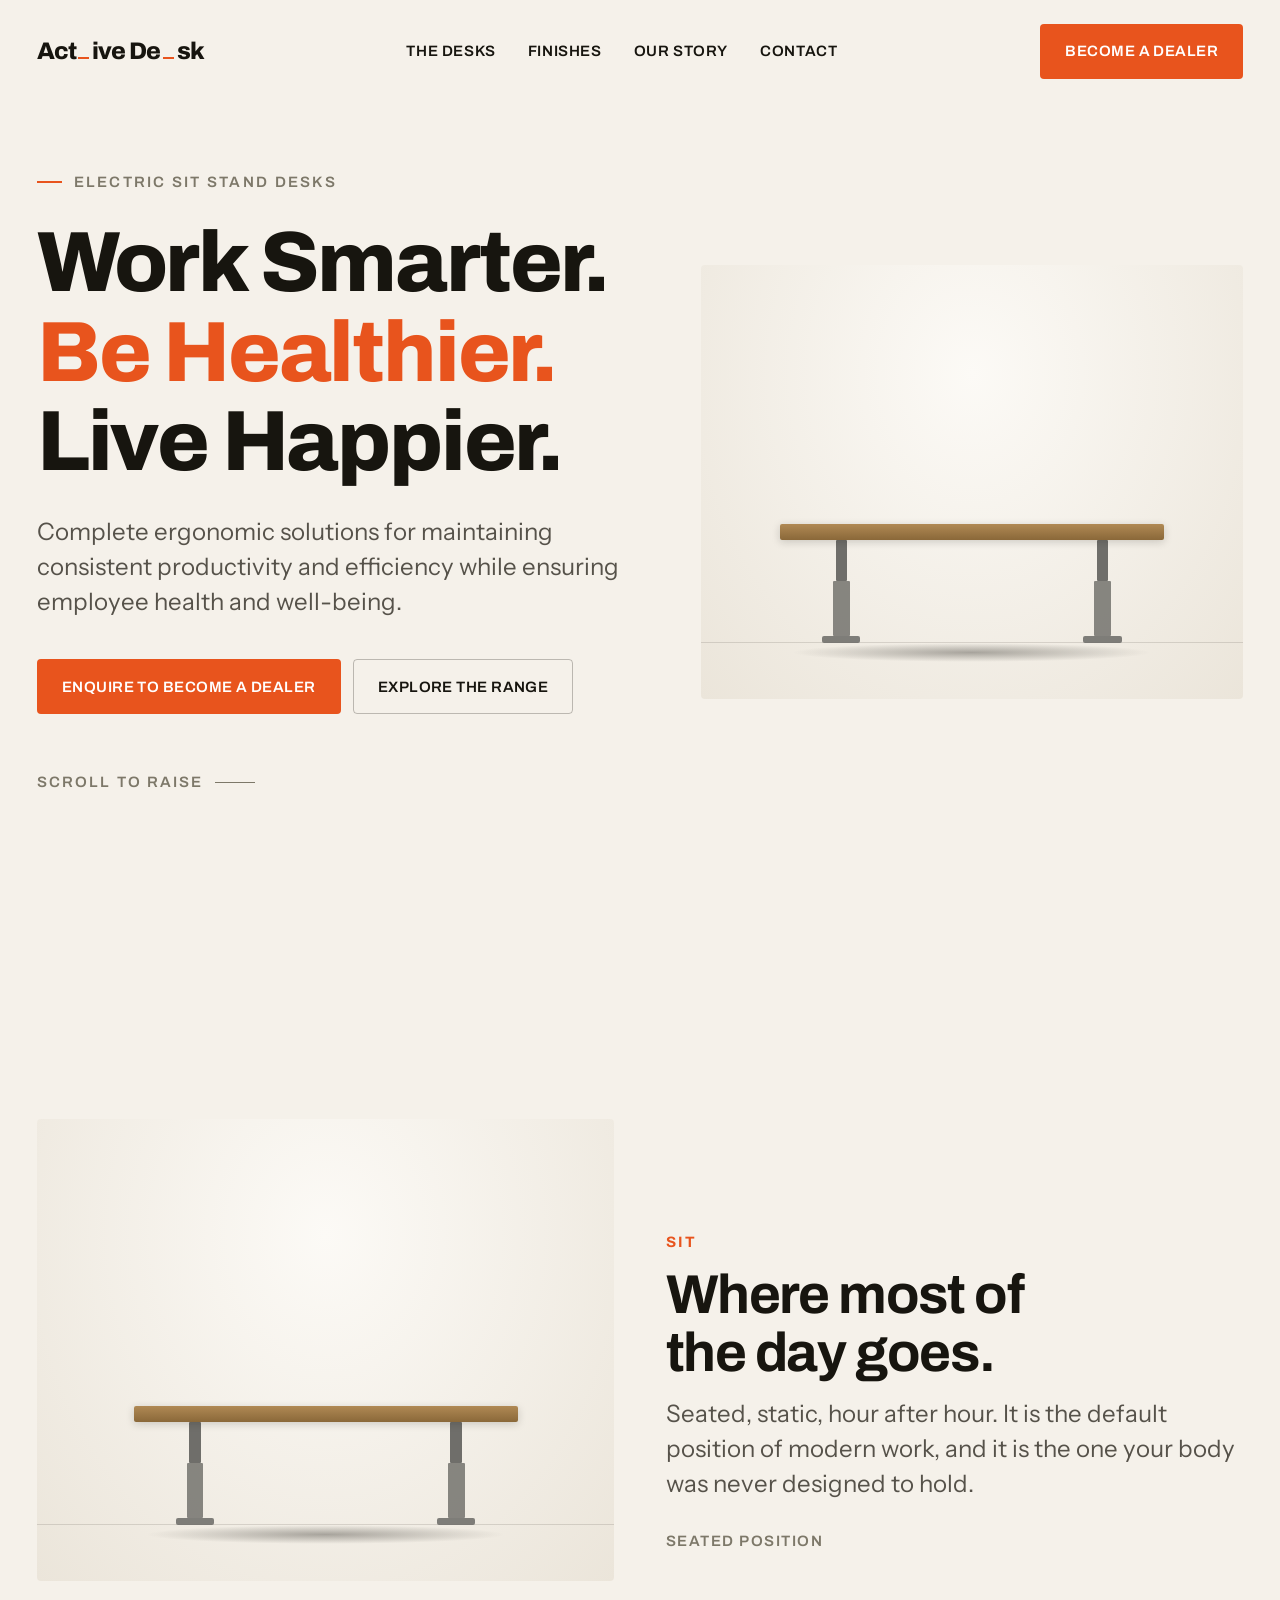
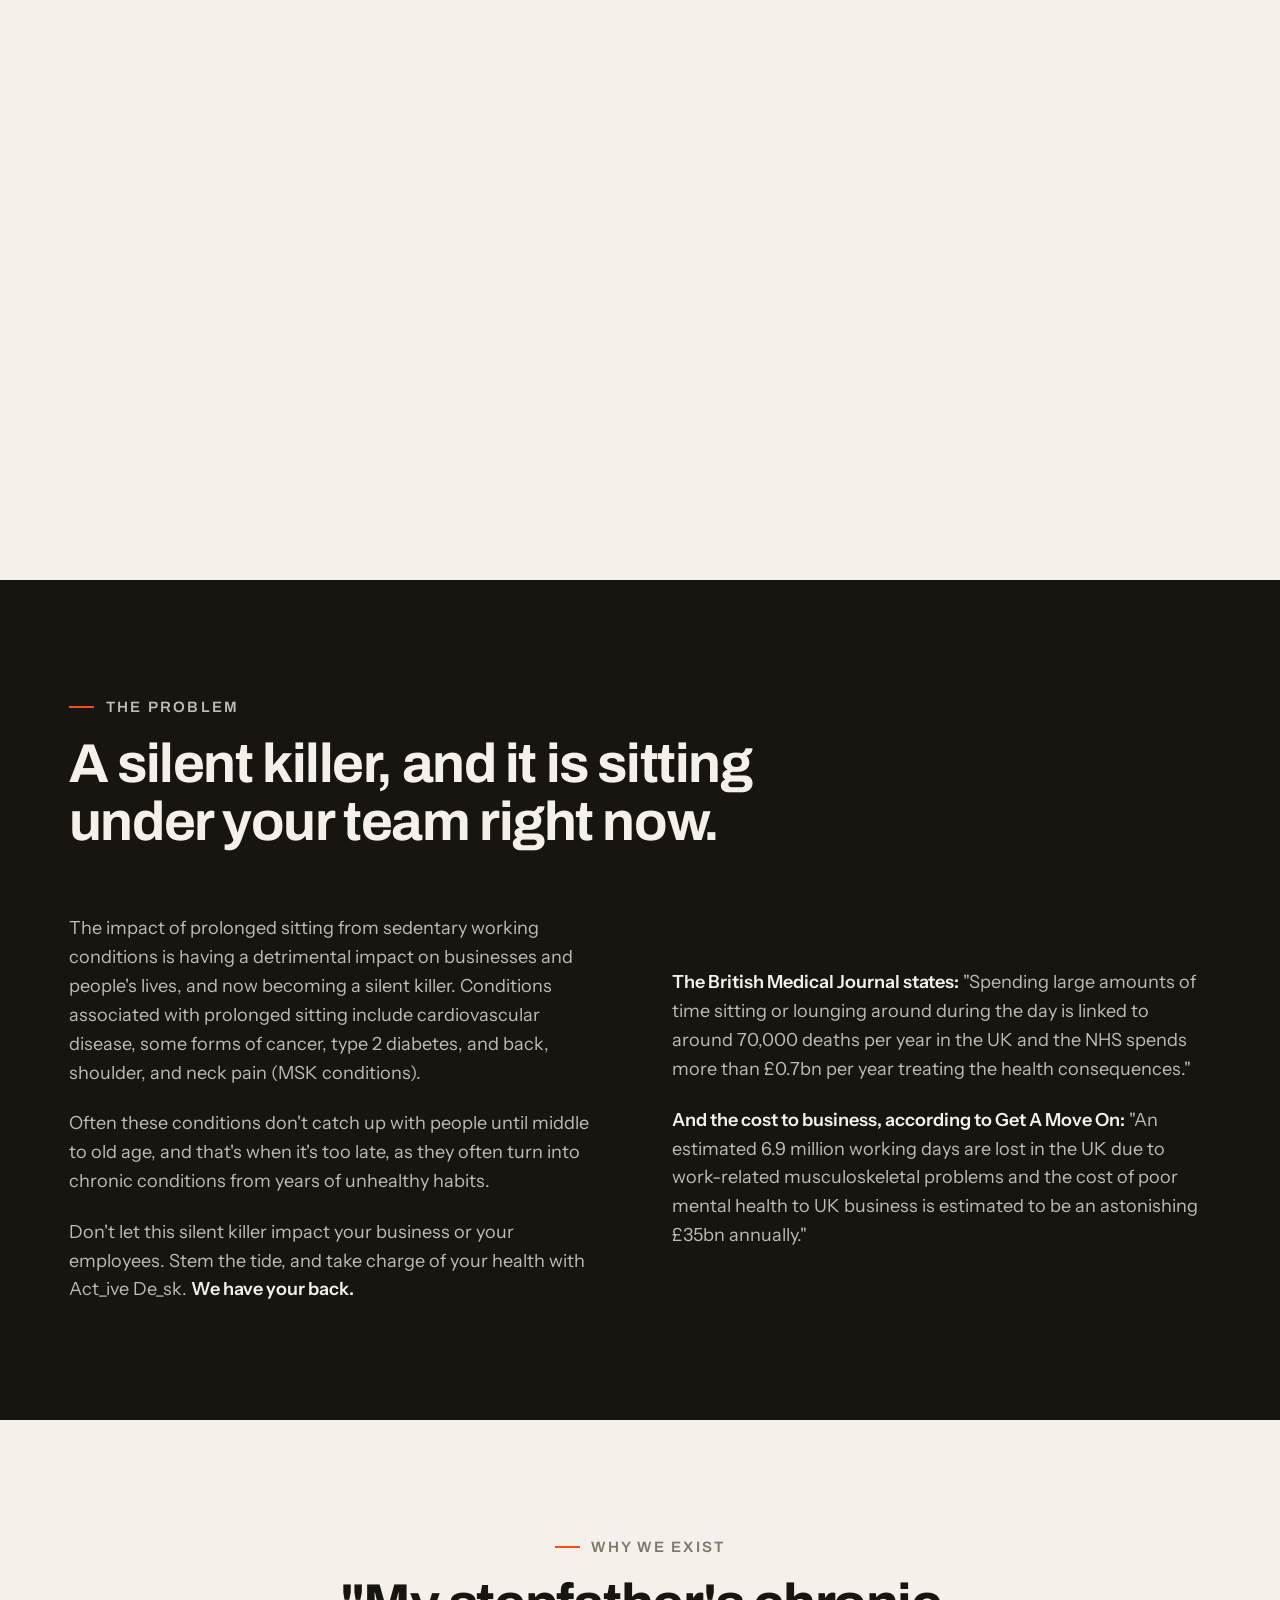
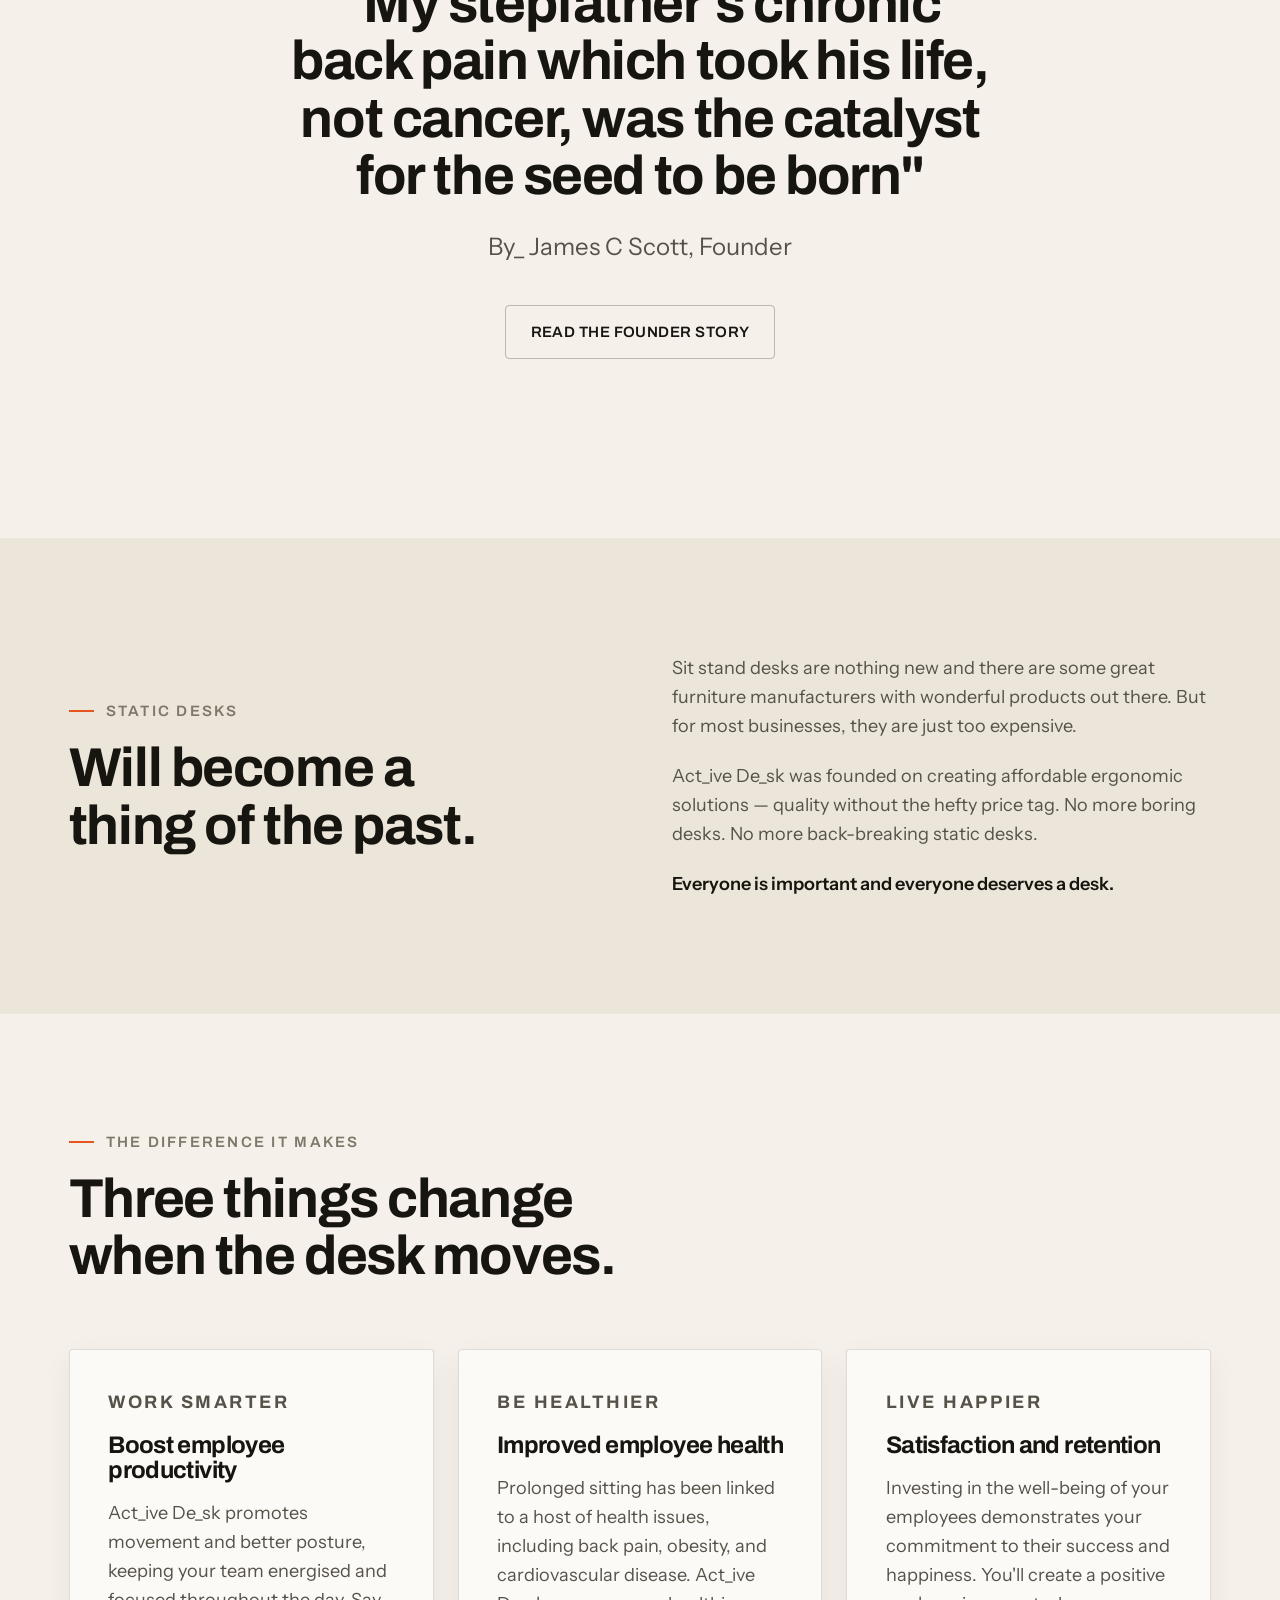
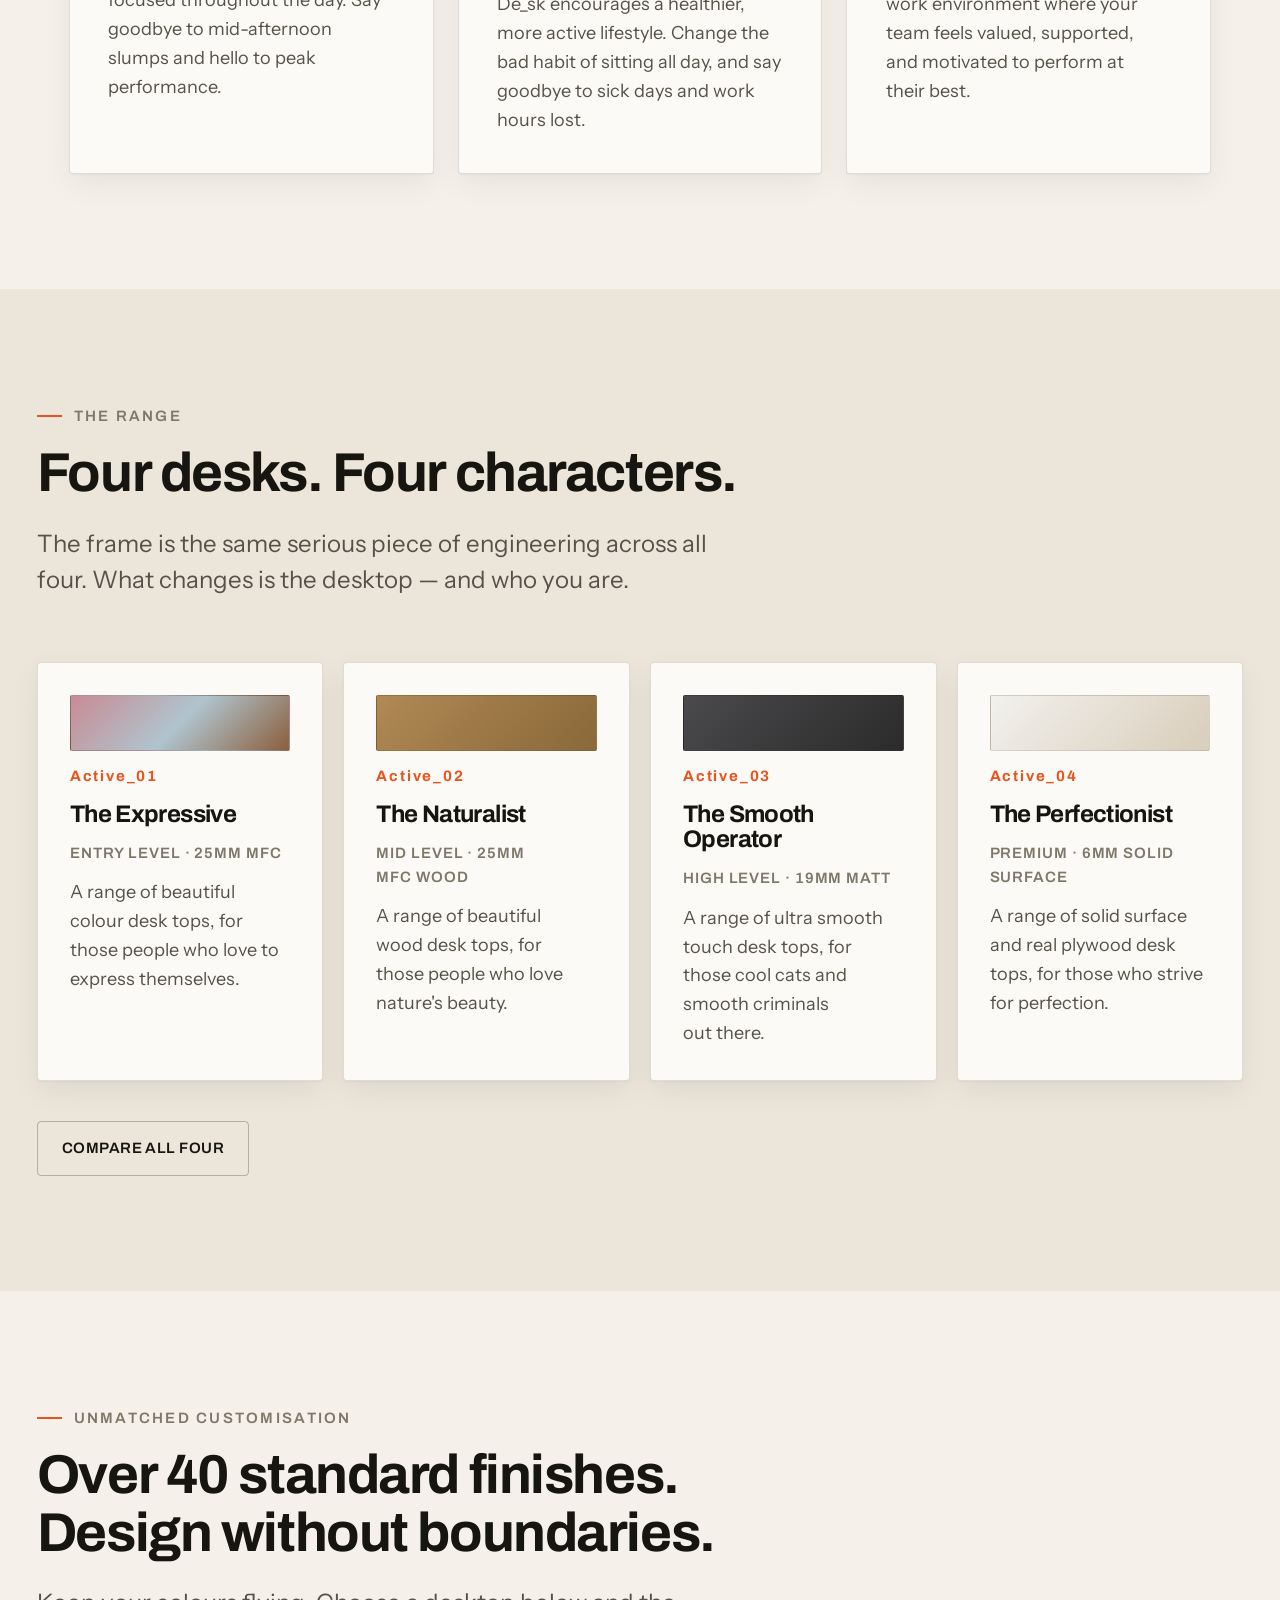
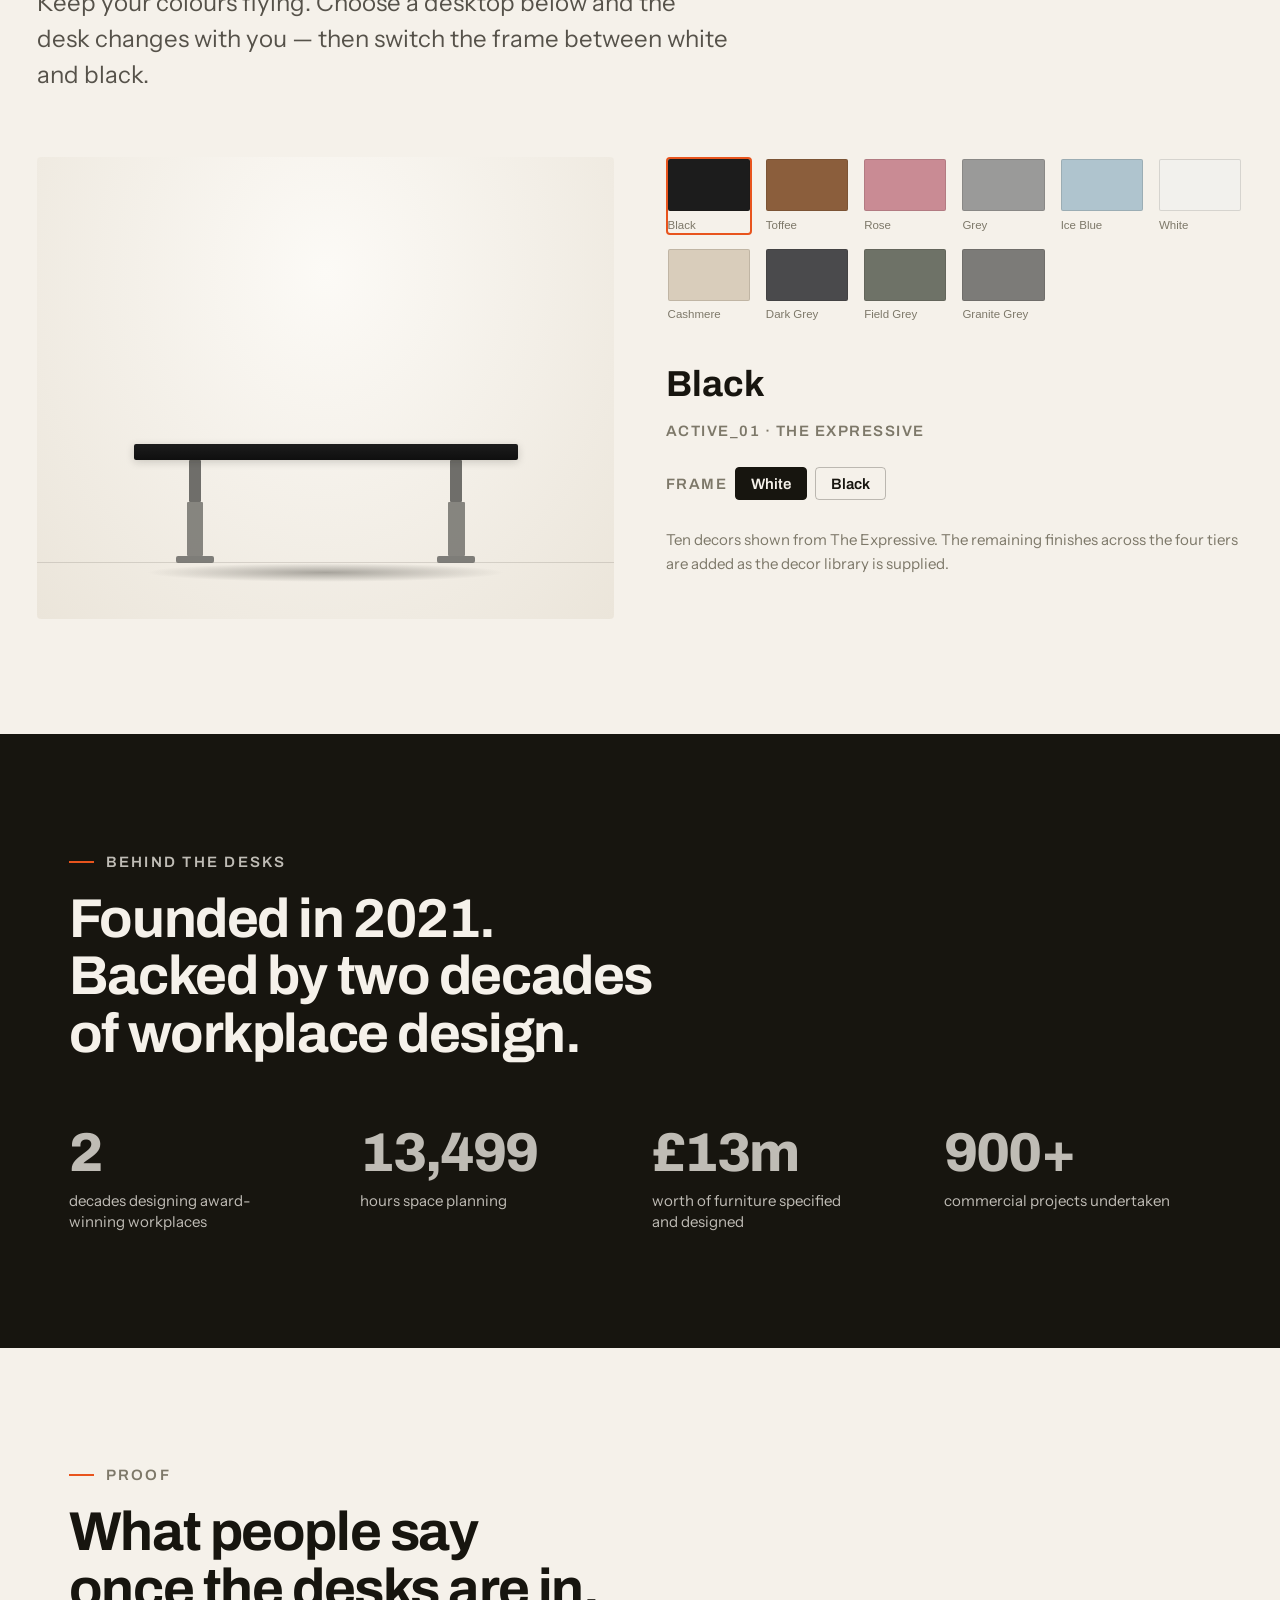
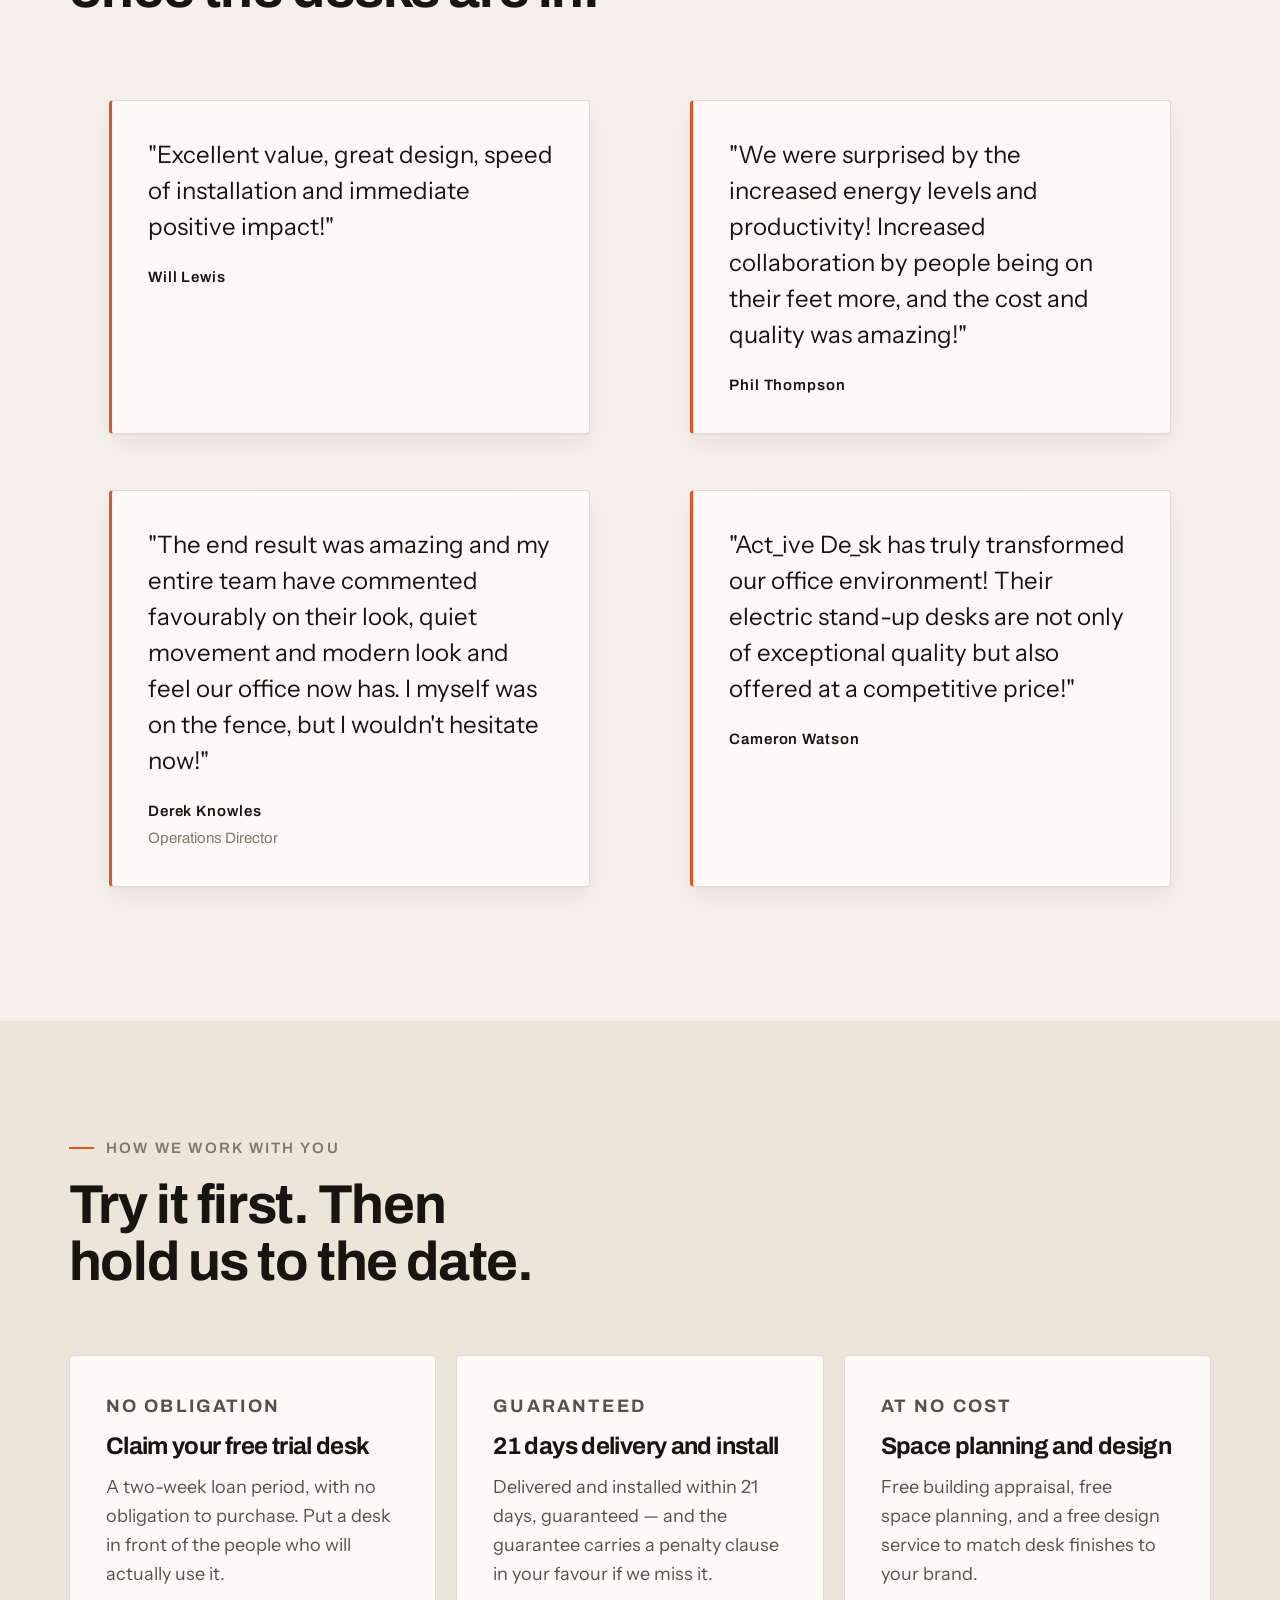
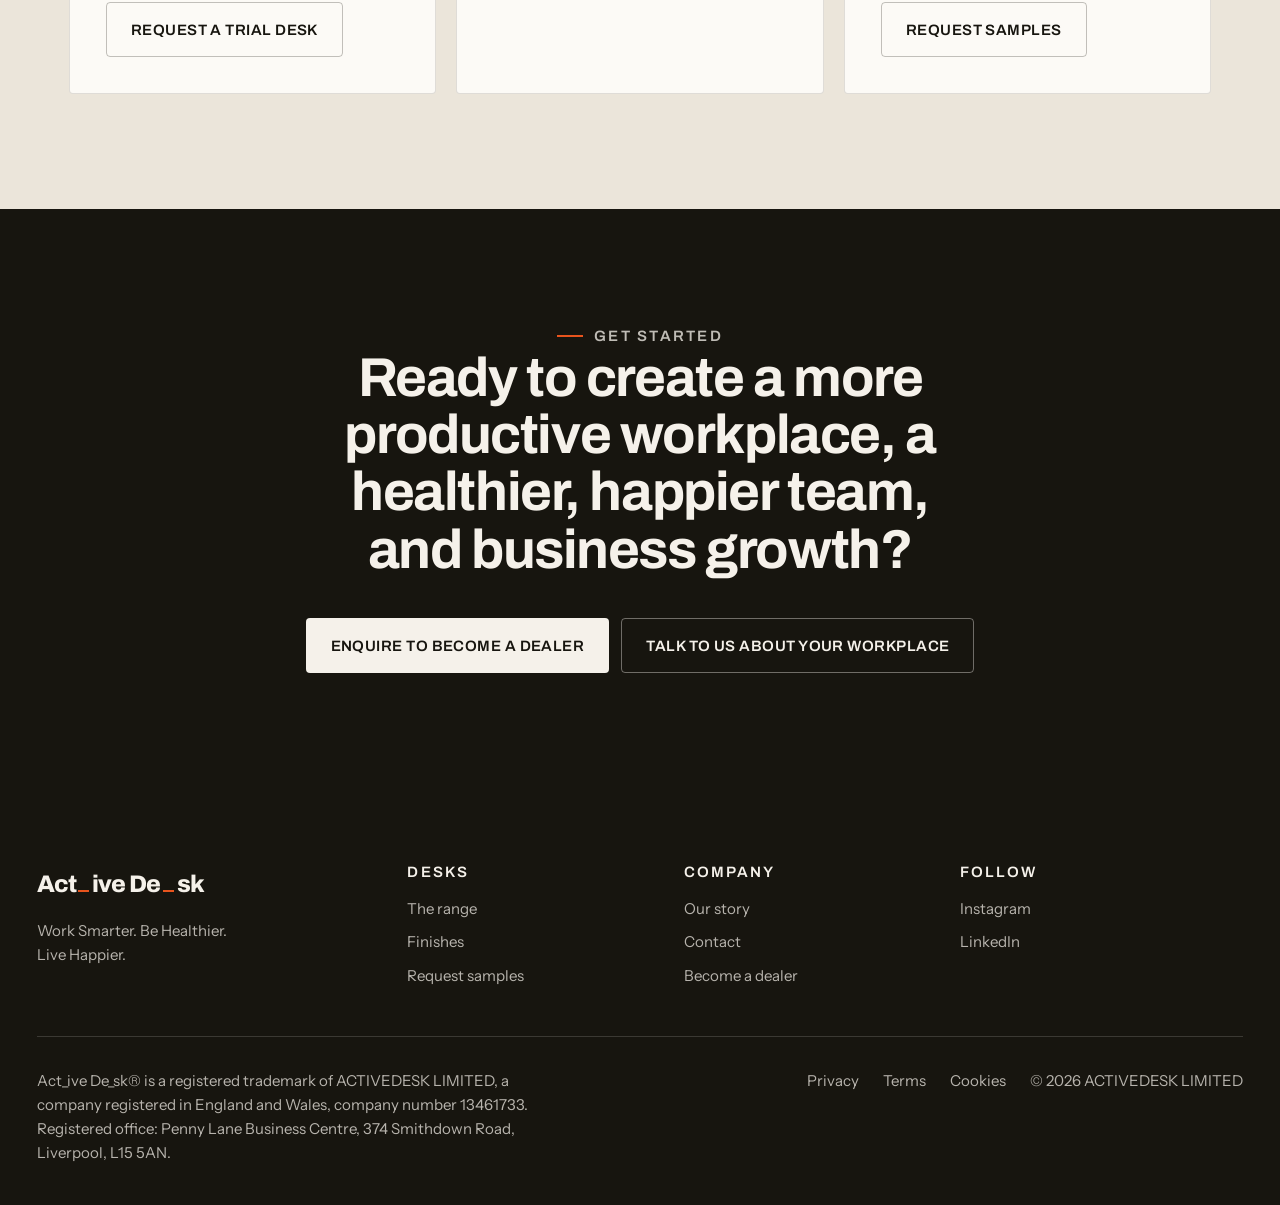
==== commit 11e84399: "Build the site: homepage scroll narrative, inner pages, legal footer Replaces the plan preview with " ====
--- a/index.html
+++ b/index.html
@@ -3,381 +3,570 @@
 <head>
 <meta charset="utf-8">
 <meta name="viewport" content="width=device-width, initial-scale=1">
-<title>Act_ive De_sk — Stage 0 plan preview | studioPalmes</title>
-<meta name="description" content="Stage 0 plan preview for the Act_ive De_sk rebuild: proposed tokens, the underscore system, the signature scroll mechanic and the homepage act map.">
+<title>Act_ive De_sk® | Quality Affordable Sit Stand Desks</title>
+<meta name="description" content="Electric sit stand desks for UK workplaces. Four tiers, over 40 standard finishes, 21-day delivery and install guaranteed. Work Smarter. Be Healthier. Live Happier.">
+<link rel="canonical" href="https://activedesk.co.uk/">
 <meta name="robots" content="noindex, nofollow">
-<meta property="og:title" content="Act_ive De_sk — Stage 0 plan preview">
-<meta property="og:description" content="Proposed tokens, the underscore system, the signature scroll mechanic and the homepage act map.">
+<meta property="og:title" content="Act_ive De_sk® | Quality Affordable Sit Stand Desks">
+<meta property="og:description" content="Electric sit stand desks for UK workplaces. Work Smarter. Be Healthier. Live Happier.">
 <meta property="og:type" content="website">
+<meta property="og:locale" content="en_GB">
 <meta name="theme-color" content="#f5f1ea">
 <link rel="icon" href="/favicon.svg" type="image/svg+xml">
 <link rel="preconnect" href="https://fonts.googleapis.com">
 <link rel="preconnect" href="https://fonts.gstatic.com" crossorigin>
 <link rel="stylesheet" href="https://fonts.googleapis.com/css2?family=Archivo:wght@400;600;700;800&family=Instrument+Sans:wght@400;500;600&display=swap">
 <link rel="stylesheet" href="/assets/css/site.css">
+<script type="application/ld+json">
+{
+  "@context": "https://schema.org",
+  "@type": "Organization",
+  "name": "Active Desk",
+  "alternateName": "ACTIVEDESK LIMITED",
+  "url": "https://activedesk.co.uk/",
+  "foundingDate": "2021-06-17",
+  "founder": { "@type": "Person", "name": "James C Scott", "jobTitle": "Founder / Creative Director" },
+  "address": {
+    "@type": "PostalAddress",
+    "streetAddress": "Penny Lane Business Centre, 374 Smithdown Road",
+    "addressLocality": "Liverpool",
+    "postalCode": "L15 5AN",
+    "addressCountry": "GB"
+  },
+  "identifier": { "@type": "PropertyValue", "name": "Company number", "value": "13461733" },
+  "sameAs": [
+    "https://www.instagram.com/activedesk.co.uk/",
+    "https://uk.linkedin.com/company/active-desk-ltd"
+  ]
+}
+</script>
 </head>
 <body>
 
 <a class="skip-link" href="#main">Skip to content</a>
-
-<div class="dp-banner">
-  <div class="shell dp-banner__inner">
-    <strong>Stage 0 · Plan preview</strong>
-    <span>Not the site. This page exists so the plan can be judged in a browser before the build starts. Internal — for Faisal, not for James.</span>
-  </div>
-</div>
-
-<header class="dp-nav">
-  <div class="shell dp-nav__inner">
-    <a class="wordmark" href="/">
+<div class="progress" data-progress aria-hidden="true"></div>
+
+<header class="nav" data-nav>
+  <div class="shell shell--wide nav__inner">
+    <a class="wordmark" href="/" aria-label="Act_ive De_sk home">
       Act<span class="wordmark__rule" aria-hidden="true"></span>ive
       De<span class="wordmark__rule" aria-hidden="true"></span>sk
     </a>
-    <p class="dp-nav__meta">studioPalmes · rebuild</p>
+    <nav class="nav__links" aria-label="Primary">
+      <a class="nav__link" href="/desks">The Desks</a>
+      <a class="nav__link" href="/#finishes">Finishes</a>
+      <a class="nav__link" href="/story">Our Story</a>
+      <a class="nav__link" href="/contact">Contact</a>
+    </nav>
+    <a class="btn btn--primary nav__cta" href="/contact#dealer" data-event="dealer_enquiry">Become a Dealer</a>
   </div>
 </header>
 
 <main id="main">
 
-  <section class="dp-hero">
-    <div class="shell">
-      <p class="eyebrow">Stage 0 · revised</p>
-      <h1 class="dp-hero__title">Work Smarter. Be Healthier. Live Happier.</h1>
-      <p class="dp-hero__lede">
-        The underscores in the wordmark above are already doing what the logo does — rising and
-        falling alternately, one up while the other is down. That device is the whole idea: at
-        full scale, scroll drives both the underscores and the desk together.
-      </p>
-      <div class="dp-hero__actions">
-        <a class="btn btn--primary" href="#mechanic">The signature mechanic</a>
-        <a class="btn btn--ghost" href="#acts">The act map</a>
-      </div>
-    </div>
-  </section>
-
-  <section class="dp-section reveal">
-    <div class="shell">
-      <div class="dp-section__head">
-        <p class="eyebrow">01 · Decisions I need</p>
-        <h2 class="dp-section__title">Three approvals unblock the build</h2>
-        <p class="dp-section__note">
-          Full reasoning is in <strong>STAGE0_PLAN.md</strong> in the repo. Everything else in
-          the swap list can arrive during the build without blocking it.
+  <!-- ACT 01 — HERO -->
+  <section class="hero">
+    <div class="shell shell--wide hero__grid">
+      <div>
+        <p class="eyebrow">Electric sit stand desks</p>
+        <h1 class="hero__title">
+          <span>Work Smarter.</span>
+          <span>Be Healthier.</span>
+          <span>Live Happier.</span>
+        </h1>
+        <p class="hero__lede">
+          Complete ergonomic solutions for maintaining consistent productivity and efficiency
+          while ensuring employee health and well-being.
         </p>
-      </div>
-      <div class="dp-needs">
-        <p class="dp-need">
-          <strong>Scope: build the pitch, not the whole site</strong>
-          <span>The spec asks for thirteen routes. That is a full commercial build, on your own time, for an October project. The homepage narrative, the finish selector and the legal footer are what win the engagement — the eleven inner pages are blocked on content from James anyway.</span>
-        </p>
-        <p class="dp-need">
-          <strong>Drop the 3D desk — I am reversing my own recommendation</strong>
-          <span>The brand spec's rule is that a convincing CSS raise ships first. The desk below is that CSS raise, and it works. No library weight, no capability-gate risk, nothing to break on a cheap phone. Revisit it when real product photography exists — an image sequence from your own shoot would beat both options.</span>
-        </p>
-        <p class="dp-need">
-          <strong>Accept the palette as a working placeholder</strong>
-          <span>Nothing here was sampled from their site — see the note below. The build needs some palette to proceed; this one is defensible and takes minutes to replace once SicoCreative's guidelines arrive.</span>
-        </p>
-      </div>
-    </div>
-  </section>
-
-  <section class="dp-section reveal" id="mechanic">
-    <div class="shell">
-      <div class="dp-section__head">
-        <p class="eyebrow">02 · The signature mechanic</p>
-        <h2 class="dp-section__title">The logo stops being decoration and becomes the interface</h2>
-        <p class="dp-section__note">
-          Scroll drives one progress value. That value raises the desk from seated to standing
-          and lifts the two underscores in the wordmark at the same time. Eased and weighted —
-          a desk has mass, so it must never feel like a slider. When it completes, the
-          underscores settle back into the idle loop running in the header now.
-        </p>
-        <p class="dp-section__note">
-          Below is the raise as it currently stands, in CSS. On mobile there is no pin and no
-          scrub — a lighter reveal instead. With reduced motion preferred, the desk simply
-          appears standing and all the copy is present.
-        </p>
-      </div>
-      <div class="dp-rise">
-        <div>
-          <div class="dp-stage" data-rise-stage>
-            <p class="dp-stage__state" data-rise-state>Seated</p>
-            <div class="dp-stage__floor" aria-hidden="true"></div>
-            <div class="dp-desk">
-              <div class="dp-desk__top"></div>
-              <div class="dp-desk__legs">
-                <div class="dp-desk__leg">
-                  <span class="dp-desk__seg dp-desk__seg--upper"></span>
-                  <span class="dp-desk__seg dp-desk__seg--lower"></span>
-                  <span class="dp-desk__foot"></span>
+        <div class="hero__actions">
+          <a class="btn btn--primary" href="/contact#dealer" data-event="dealer_enquiry">Enquire To Become A Dealer</a>
+          <a class="btn btn--ghost" href="/desks">Explore the range</a>
+        </div>
+        <p class="hero__scroll">Scroll to raise</p>
+      </div>
+      <div class="deskstage" aria-hidden="true">
+        <div class="deskstage__floor"></div>
+        <div class="desk">
+          <div class="desk__top"></div>
+          <div class="desk__legs">
+            <div class="desk__leg">
+              <span class="desk__seg desk__seg--upper"></span>
+              <span class="desk__seg desk__seg--lower"></span>
+              <span class="desk__foot"></span>
+            </div>
+            <div class="desk__leg">
+              <span class="desk__seg desk__seg--upper"></span>
+              <span class="desk__seg desk__seg--lower"></span>
+              <span class="desk__foot"></span>
+            </div>
+          </div>
+          <div class="desk__shadow"></div>
+        </div>
+      </div>
+    </div>
+  </section>
+
+  <!-- ACT 02 — THE RISE -->
+  <section class="rise" id="rise" data-rise>
+    <div class="rise__track" data-rise-track>
+      <div class="rise__pin">
+        <div class="shell shell--wide rise__grid">
+          <div class="deskstage" aria-hidden="true">
+            <div class="deskstage__floor"></div>
+            <div class="desk">
+              <div class="desk__top"></div>
+              <div class="desk__legs">
+                <div class="desk__leg">
+                  <span class="desk__seg desk__seg--upper"></span>
+                  <span class="desk__seg desk__seg--lower"></span>
+                  <span class="desk__foot"></span>
                 </div>
-                <div class="dp-desk__leg">
-                  <span class="dp-desk__seg dp-desk__seg--upper"></span>
-                  <span class="dp-desk__seg dp-desk__seg--lower"></span>
-                  <span class="dp-desk__foot"></span>
+                <div class="desk__leg">
+                  <span class="desk__seg desk__seg--upper"></span>
+                  <span class="desk__seg desk__seg--lower"></span>
+                  <span class="desk__foot"></span>
                 </div>
               </div>
-              <div class="dp-desk__shadow" aria-hidden="true"></div>
+              <div class="desk__shadow"></div>
             </div>
           </div>
-          <div class="dp-rise__controls">
-            <button class="btn btn--ghost" type="button" data-rise-toggle aria-pressed="false">
-              Raise the desk
-            </button>
+          <div class="rise__stages" data-rise-stages>
+            <div class="rise__stage is-current" data-stage="0">
+              <p class="rise__num">Sit</p>
+              <h2 class="rise__title">Where most of the day goes.</h2>
+              <p class="rise__copy">
+                Seated, static, hour after hour. It is the default position of modern work, and
+                it is the one your body was never designed to hold.
+              </p>
+              <p class="rise__height">Seated position</p>
+            </div>
+            <div class="rise__stage" data-stage="1">
+              <p class="rise__num">Transition</p>
+              <h2 class="rise__title">One touch. Quiet. Steady.</h2>
+              <p class="rise__copy">
+                A digital display with three preset heights, so the change takes a moment and
+                no thought at all. Anti-collision built in.
+              </p>
+              <p class="rise__height">Rising</p>
+            </div>
+            <div class="rise__stage" data-stage="2">
+              <p class="rise__num">Stand</p>
+              <h2 class="rise__title">Get Up Stand Up, Stand up for your life!</h2>
+              <p class="rise__copy">
+                Movement and posture variation through the day is the simplest change any desk
+                worker can make. The desk does the work, so the habit sticks.
+              </p>
+              <p class="rise__height">Standing position</p>
+            </div>
           </div>
         </div>
+      </div>
+    </div>
+  </section>
+
+  <!-- ACT 03 — THE SITTING EPIDEMIC -->
+  <section class="section section--ink">
+    <div class="shell">
+      <div class="section__head reveal">
+        <p class="eyebrow eyebrow--light">The problem</p>
+        <h2 class="section__title">A silent killer, and it is sitting under your team right now.</h2>
+      </div>
+      <div class="split">
+        <div class="prose reveal">
+          <p>
+            The impact of prolonged sitting from sedentary working conditions is having a
+            detrimental impact on businesses and people's lives, and now becoming a silent
+            killer. Conditions associated with prolonged sitting include cardiovascular disease,
+            some forms of cancer, type 2 diabetes, and back, shoulder, and neck pain
+            (MSK conditions).
+          </p>
+          <p>
+            Often these conditions don't catch up with people until middle to old age, and
+            that's when it's too late, as they often turn into chronic conditions from years of
+            unhealthy habits.
+          </p>
+          <p>
+            Don't let this silent killer impact your business or your employees. Stem the tide,
+            and take charge of your health with Act_ive De_sk. <strong>We have your back.</strong>
+          </p>
+        </div>
+        <div class="prose reveal">
+          <p>
+            <strong>The British Medical Journal states:</strong> "Spending large amounts of time
+            sitting or lounging around during the day is linked to around 70,000 deaths per year
+            in the UK and the NHS spends more than £0.7bn per year treating the health
+            consequences."
+          </p>
+          <p>
+            <strong>And the cost to business, according to Get A Move On:</strong> "An estimated
+            6.9 million working days are lost in the UK due to work-related musculoskeletal
+            problems and the cost of poor mental health to UK business is estimated to be an
+            astonishing £35bn annually."
+          </p>
+        </div>
+      </div>
+    </div>
+  </section>
+
+  <!-- ACT 04 — FOUNDER MOMENT -->
+  <section class="section">
+    <div class="shell">
+      <div class="section__head section__head--centre reveal">
+        <p class="eyebrow">Why we exist</p>
+        <h2 class="section__title">
+          "My stepfather's chronic back pain which took his life, not cancer, was the catalyst
+          for the seed to be born"
+        </h2>
+        <p class="section__lede">By_ James C Scott, Founder</p>
+        <p style="margin-top:2.5rem">
+          <a class="btn btn--ghost" href="/story">Read the founder story</a>
+        </p>
+      </div>
+    </div>
+  </section>
+
+  <!-- ACT 05 — STATIC DESKS -->
+  <section class="section section--sunk">
+    <div class="shell">
+      <div class="split">
+        <div class="reveal">
+          <p class="eyebrow">Static desks</p>
+          <h2 class="section__title">Will become a thing of the past.</h2>
+        </div>
+        <div class="prose reveal">
+          <p>
+            Sit stand desks are nothing new and there are some great furniture manufacturers with
+            wonderful products out there. But for most businesses, they are just too expensive.
+          </p>
+          <p>
+            Act_ive De_sk was founded on creating affordable ergonomic solutions — quality
+            without the hefty price tag. No more boring desks. No more back-breaking static desks.
+          </p>
+          <p><strong>Everyone is important and everyone deserves a desk.</strong></p>
+        </div>
+      </div>
+    </div>
+  </section>
+
+  <!-- ACT 06 — THE THREE PILLARS -->
+  <section class="section">
+    <div class="shell">
+      <div class="section__head reveal">
+        <p class="eyebrow">The difference it makes</p>
+        <h2 class="section__title">Three things change when the desk moves.</h2>
+      </div>
+      <div class="pillars reveal-group">
+        <div class="pillar">
+          <p class="pillar__label">Work Smarter</p>
+          <h3>Boost employee productivity</h3>
+          <p>
+            Act_ive De_sk promotes movement and better posture, keeping your team energised and
+            focused throughout the day. Say goodbye to mid-afternoon slumps and hello to peak
+            performance.
+          </p>
+        </div>
+        <div class="pillar">
+          <p class="pillar__label">Be Healthier</p>
+          <h3>Improved employee health</h3>
+          <p>
+            Prolonged sitting has been linked to a host of health issues, including back pain,
+            obesity, and cardiovascular disease. Act_ive De_sk encourages a healthier, more
+            active lifestyle. Change the bad habit of sitting all day, and say goodbye to sick
+            days and work hours lost.
+          </p>
+        </div>
+        <div class="pillar">
+          <p class="pillar__label">Live Happier</p>
+          <h3>Satisfaction and retention</h3>
+          <p>
+            Investing in the well-being of your employees demonstrates your commitment to their
+            success and happiness. You'll create a positive work environment where your team
+            feels valued, supported, and motivated to perform at their best.
+          </p>
+        </div>
+      </div>
+    </div>
+  </section>
+
+  <!-- ACT 07 — THE FOUR CHARACTERS -->
+  <section class="section section--sunk" id="desks">
+    <div class="shell shell--wide">
+      <div class="section__head reveal">
+        <p class="eyebrow">The range</p>
+        <h2 class="section__title">Four desks. Four characters.</h2>
+        <p class="section__lede">
+          The frame is the same serious piece of engineering across all four. What changes is
+          the desktop — and who you are.
+        </p>
+      </div>
+      <div class="tiers reveal-group">
+        <article class="tier">
+          <div class="tier__swatch" style="background:linear-gradient(135deg,#c98b94,#afc4ce 50%,#8b5e3c)"></div>
+          <p class="tier__sku">Active_01</p>
+          <h3 class="tier__name">The Expressive</h3>
+          <p class="tier__level">Entry level · 25mm MFC</p>
+          <p class="tier__desc">
+            A range of beautiful colour desk tops, for those people who love to express
+            themselves.
+          </p>
+        </article>
+        <article class="tier">
+          <div class="tier__swatch" style="background:linear-gradient(135deg,#b08954,#8a6839)"></div>
+          <p class="tier__sku">Active_02</p>
+          <h3 class="tier__name">The Naturalist</h3>
+          <p class="tier__level">Mid level · 25mm MFC wood</p>
+          <p class="tier__desc">
+            A range of beautiful wood desk tops, for those people who love nature's beauty.
+          </p>
+        </article>
+        <article class="tier">
+          <div class="tier__swatch" style="background:linear-gradient(135deg,#4a4a4c,#2b2b2c)"></div>
+          <p class="tier__sku">Active_03</p>
+          <h3 class="tier__name">The Smooth Operator</h3>
+          <p class="tier__level">High level · 19mm matt</p>
+          <p class="tier__desc">
+            A range of ultra smooth touch desk tops, for those cool cats and smooth criminals
+            out there.
+          </p>
+        </article>
+        <article class="tier">
+          <div class="tier__swatch" style="background:linear-gradient(135deg,#f2f1ed,#d9cdbb)"></div>
+          <p class="tier__sku">Active_04</p>
+          <h3 class="tier__name">The Perfectionist</h3>
+          <p class="tier__level">Premium · 6mm solid surface</p>
+          <p class="tier__desc">
+            A range of solid surface and real plywood desk tops, for those who strive for
+            perfection.
+          </p>
+        </article>
+      </div>
+      <p style="margin-top:2.5rem" class="reveal">
+        <a class="btn btn--ghost" href="/desks" data-event="tier_view">Compare all four</a>
+      </p>
+    </div>
+  </section>
+
+  <!-- ACT 08 — FINISH SELECTOR -->
+  <section class="section" id="finishes">
+    <div class="shell shell--wide">
+      <div class="section__head reveal">
+        <p class="eyebrow">Unmatched customisation</p>
+        <h2 class="section__title">Over 40 standard finishes. Design without boundaries.</h2>
+        <p class="section__lede">
+          Keep your colours flying. Choose a desktop below and the desk changes with you — then
+          switch the frame between white and black.
+        </p>
+      </div>
+      <div class="finish">
+        <div class="deskstage" data-finish-preview>
+          <div class="deskstage__floor"></div>
+          <div class="desk">
+            <div class="desk__top"></div>
+            <div class="desk__legs">
+              <div class="desk__leg">
+                <span class="desk__seg desk__seg--upper"></span>
+                <span class="desk__seg desk__seg--lower"></span>
+                <span class="desk__foot"></span>
+              </div>
+              <div class="desk__leg">
+                <span class="desk__seg desk__seg--upper"></span>
+                <span class="desk__seg desk__seg--lower"></span>
+                <span class="desk__foot"></span>
+              </div>
+            </div>
+            <div class="desk__shadow"></div>
+          </div>
+        </div>
         <div>
-          <h3 class="dp-section__title">The underscore is a system, not a logo quirk</h3>
-          <p class="dp-section__note">
-            It already runs into their SKUs — Active_01, Active_02, Active_03 — and into their
-            bylines: By_ James C Scott. The rebuild extends it to section numbers, list markers,
-            form-field underlines, hover states and loading indicators, so the brand reads as
-            having a grammar rather than a mark.
-          </p>
-          <p class="dp-section__note">
-            One signature moment per page, and this is the homepage's. Everything else on the
-            site is restraint.
-          </p>
-        </div>
-      </div>
-    </div>
-  </section>
-
-  <section class="dp-section reveal">
-    <div class="shell">
-      <div class="dp-section__head">
-        <p class="eyebrow">03 · Palette</p>
-        <h2 class="dp-section__title">Proposed, not sampled — and that distinction matters</h2>
-        <p class="dp-section__note">
-          The brand spec says do not invent a palette, so this is stated plainly:
-          <strong>none of these values came from their site.</strong> The domain is unreachable
-          from this build environment, and the original crawl could not extract hex codes or
-          font names either. The real route is James asking SicoCreative for the guidelines.
-          Until then this is a considered proposal in one block of tokens.
-        </p>
-      </div>
-      <div class="dp-swatches">
-        <div class="dp-swatch">
-          <div class="dp-swatch__chip" style="background:#f5f1ea"></div>
-          <div class="dp-swatch__body">
-            <p class="dp-swatch__name">Bone</p>
-            <p class="dp-swatch__hex">#F5F1EA</p>
-            <p class="dp-swatch__role">Warm ground. Flatters the wood decors.</p>
+          <h3 class="visually-hidden">Choose a desktop finish</h3>
+          <ul class="finish__swatches" data-swatches>
+            <li><button class="swatch" type="button" aria-pressed="true" data-colour="#1c1c1c" data-deep="#0f0f0f" data-name="Black" data-tier="Active_01 · The Expressive"><span class="swatch__chip" style="background:#1c1c1c"></span><span class="swatch__name">Black</span></button></li>
+            <li><button class="swatch" type="button" aria-pressed="false" data-colour="#8b5e3c" data-deep="#6d4830" data-name="Toffee" data-tier="Active_01 · The Expressive"><span class="swatch__chip" style="background:#8b5e3c"></span><span class="swatch__name">Toffee</span></button></li>
+            <li><button class="swatch" type="button" aria-pressed="false" data-colour="#c98b94" data-deep="#a96f78" data-name="Rose" data-tier="Active_01 · The Expressive"><span class="swatch__chip" style="background:#c98b94"></span><span class="swatch__name">Rose</span></button></li>
+            <li><button class="swatch" type="button" aria-pressed="false" data-colour="#9a9a99" data-deep="#7c7c7b" data-name="Grey" data-tier="Active_01 · The Expressive"><span class="swatch__chip" style="background:#9a9a99"></span><span class="swatch__name">Grey</span></button></li>
+            <li><button class="swatch" type="button" aria-pressed="false" data-colour="#afc4ce" data-deep="#8fa7b2" data-name="Ice Blue" data-tier="Active_01 · The Expressive"><span class="swatch__chip" style="background:#afc4ce"></span><span class="swatch__name">Ice Blue</span></button></li>
+            <li><button class="swatch" type="button" aria-pressed="false" data-colour="#f2f1ed" data-deep="#dedbd4" data-name="White" data-tier="Active_01 · The Expressive"><span class="swatch__chip" style="background:#f2f1ed"></span><span class="swatch__name">White</span></button></li>
+            <li><button class="swatch" type="button" aria-pressed="false" data-colour="#d9cdbb" data-deep="#bfb19d" data-name="Cashmere" data-tier="Active_01 · The Expressive"><span class="swatch__chip" style="background:#d9cdbb"></span><span class="swatch__name">Cashmere</span></button></li>
+            <li><button class="swatch" type="button" aria-pressed="false" data-colour="#4a4a4c" data-deep="#343436" data-name="Dark Grey" data-tier="Active_01 · The Expressive"><span class="swatch__chip" style="background:#4a4a4c"></span><span class="swatch__name">Dark Grey</span></button></li>
+            <li><button class="swatch" type="button" aria-pressed="false" data-colour="#6e7267" data-deep="#565a51" data-name="Field Grey" data-tier="Active_01 · The Expressive"><span class="swatch__chip" style="background:#6e7267"></span><span class="swatch__name">Field Grey</span></button></li>
+            <li><button class="swatch" type="button" aria-pressed="false" data-colour="#7c7b78" data-deep="#615f5d" data-name="Granite Grey" data-tier="Active_01 · The Expressive"><span class="swatch__chip" style="background:#7c7b78"></span><span class="swatch__name">Granite Grey</span></button></li>
+          </ul>
+          <div class="finish__meta">
+            <p class="finish__name" data-finish-name aria-live="polite">Black</p>
+            <p class="finish__tier" data-finish-tier>Active_01 · The Expressive</p>
           </div>
-        </div>
-        <div class="dp-swatch">
-          <div class="dp-swatch__chip" style="background:#fcfaf6"></div>
-          <div class="dp-swatch__body">
-            <p class="dp-swatch__name">Raised</p>
-            <p class="dp-swatch__hex">#FCFAF6</p>
-            <p class="dp-swatch__role">Cards and lifted surfaces.</p>
+          <div class="frame-toggle">
+            <span class="frame-toggle__label">Frame</span>
+            <button class="frame-btn" type="button" aria-pressed="true" data-frame="#6f6e6a">White</button>
+            <button class="frame-btn" type="button" aria-pressed="false" data-frame="#2a2a29">Black</button>
           </div>
-        </div>
-        <div class="dp-swatch">
-          <div class="dp-swatch__chip" style="background:#17150f"></div>
-          <div class="dp-swatch__body">
-            <p class="dp-swatch__name">Ink</p>
-            <p class="dp-swatch__hex">#17150F</p>
-            <p class="dp-swatch__role">Warm charcoal, not black.</p>
-          </div>
-        </div>
-        <div class="dp-swatch">
-          <div class="dp-swatch__chip" style="background:#e8541d"></div>
-          <div class="dp-swatch__body">
-            <p class="dp-swatch__name">Signal</p>
-            <p class="dp-swatch__hex">#E8541D</p>
-            <p class="dp-swatch__role">One accent: the underscores, markers and every CTA.</p>
-          </div>
-        </div>
-        <div class="dp-swatch">
-          <div class="dp-swatch__chip" style="background:#b08954"></div>
-          <div class="dp-swatch__body">
-            <p class="dp-swatch__name">Wood</p>
-            <p class="dp-swatch__hex">#B08954</p>
-            <p class="dp-swatch__role">Desktop reference tone.</p>
-          </div>
-        </div>
-        <div class="dp-swatch">
-          <div class="dp-swatch__chip" style="background:#6f6e6a"></div>
-          <div class="dp-swatch__body">
-            <p class="dp-swatch__name">Steel</p>
-            <p class="dp-swatch__hex">#6F6E6A</p>
-            <p class="dp-swatch__role">Powder-coated frame and legs.</p>
-          </div>
-        </div>
-      </div>
-    </div>
-  </section>
-
-  <section class="dp-section reveal">
-    <div class="shell">
-      <div class="dp-section__head">
-        <p class="eyebrow">04 · Typography</p>
-        <h2 class="dp-section__title">Two families, both placeholders</h2>
-        <p class="dp-section__note">
-          Same caveat as the palette: proposed, pending SicoCreative's type specimens.
-        </p>
-      </div>
-      <div class="dp-type">
-        <div class="dp-type__card">
-          <p class="dp-type__label">Display · Archivo</p>
-          <p class="dp-type__sample-display">The Smooth Operator</p>
-          <p class="dp-type__why">
-            A confident grotesque with real width range. Set tight and heavy it gives the tier
-            names the authority they deserve — they are personality archetypes, not spec labels,
-            and they are the brand's most distinctive verbal asset.
-          </p>
-        </div>
-        <div class="dp-type__card">
-          <p class="dp-type__label">Body · Instrument Sans</p>
-          <p class="dp-type__sample-body">
-            The empathy for my stepfather's loss transformed into a burning force, and
-            Act_ive De_sk was born.
-          </p>
-          <p class="dp-type__why">
-            The founder story is long-form and carries real weight. The body face has to be
-            comfortable for sustained reading and quiet enough never to decorate a bereavement.
-          </p>
-        </div>
-      </div>
-    </div>
-  </section>
-
-  <section class="dp-section reveal" id="acts">
-    <div class="shell">
-      <div class="dp-section__head">
-        <p class="eyebrow">05 · Homepage act map</p>
-        <h2 class="dp-section__title">Thirteen acts, one continuous scroll</h2>
-        <p class="dp-section__note">
-          Their existing copy carries most of this. The rebuild preserves every piece of
-          information the current site holds — this is a rebuild, not a reduction.
-        </p>
-      </div>
-      <div class="dp-acts">
-        <div class="dp-act">
-          <p class="dp-act__num">01</p>
-          <p class="dp-act__name">Hero</p>
-          <p class="dp-act__desc">Wordmark with the animated underscores, the master tagline, the positioning line, dual CTA. Desk at sitting height.</p>
-        </div>
-        <div class="dp-act">
-          <p class="dp-act__num">02</p>
-          <p class="dp-act__name">The Rise</p>
-          <p class="dp-act__desc">The signature moment. Pinned scroll-scrub: desk rises, underscores rise in sync, copy stages through sit, transition, stand.</p>
-        </div>
-        <div class="dp-act">
-          <p class="dp-act__num">03</p>
-          <p class="dp-act__name">The sitting epidemic</p>
-          <p class="dp-act__desc">Their strongest existing copy. The BMJ and Get A Move On figures used with their attributions named — never a health statistic without its source.</p>
-        </div>
-        <div class="dp-act">
-          <p class="dp-act__num">04</p>
-          <p class="dp-act__name">Founder moment</p>
-          <p class="dp-act__desc">The stepfather teaser, understated and human, linking through to the full story. Their single differentiator against faceless competitors.</p>
-        </div>
-        <div class="dp-act">
-          <p class="dp-act__num">05</p>
-          <p class="dp-act__name">Static desks</p>
-          <p class="dp-act__desc">The affordability argument, made visually with a comparison block rather than asserted in prose.</p>
-        </div>
-        <div class="dp-act">
-          <p class="dp-act__num">06</p>
-          <p class="dp-act__name">The three pillars</p>
-          <p class="dp-act__desc">Work Smarter, Be Healthier, Live Happier — one scroll act each. These map onto the tagline and are the site's spine.</p>
-        </div>
-        <div class="dp-act">
-          <p class="dp-act__num">07</p>
-          <p class="dp-act__name">The four characters</p>
-          <p class="dp-act__desc">Active_01 The Expressive, Active_02 The Naturalist, Active_03 The Smooth Operator, Active_04 The Perfectionist. Sticky cards, personality copy intact.</p>
-        </div>
-        <div class="dp-act">
-          <p class="dp-act__num">08</p>
-          <p class="dp-act__name">The finish selector</p>
-          <p class="dp-act__desc">Their most wasted asset. Forty-plus finishes claimed, none shown. Ten decors are known by name, so this gets built for real.</p>
-        </div>
-        <div class="dp-act">
-          <p class="dp-act__num">09</p>
-          <p class="dp-act__name">Credentials</p>
-          <p class="dp-act__desc">Animated count-ups: two decades, 15,000 hours, £15m specified, a thousand projects, founded 2021. Currently buried in prose.</p>
-        </div>
-        <div class="dp-act">
-          <p class="dp-act__num">10</p>
-          <p class="dp-act__name">Proof</p>
-          <p class="dp-act__desc">All four testimonials, verbatim. Company names, logos and headshots requested from James to close the credibility gap.</p>
-        </div>
-        <div class="dp-act">
-          <p class="dp-act__num">11</p>
-          <p class="dp-act__name">Commercial hooks</p>
-          <p class="dp-act__desc">Free two-week trial desk, the 21-day delivery-and-install guarantee, free space planning. Genuinely strong offers currently buried on an inner page.</p>
-        </div>
-        <div class="dp-act">
-          <p class="dp-act__num">12</p>
-          <p class="dp-act__name">Close</p>
-          <p class="dp-act__desc">Ready to create a more productive workplace — dealer and business enquiry.</p>
-        </div>
-        <div class="dp-act">
-          <p class="dp-act__num">13</p>
-          <p class="dp-act__name">Footer</p>
-          <p class="dp-act__desc">New, and legally required. Company number, registered office, privacy, terms, cookies, Instagram and LinkedIn, contact, copyright.</p>
-        </div>
-      </div>
-    </div>
-  </section>
-
-  <section class="dp-section reveal">
-    <div class="shell">
-      <div class="dp-section__head">
-        <p class="eyebrow">06 · Working rules</p>
-        <h2 class="dp-section__title">The constraints this build holds to</h2>
-      </div>
-      <div class="dp-cards">
-        <div class="dp-card">
-          <h3>Nothing invented</h3>
-          <p>
-            No prices — they publish none anywhere. No specs beyond the recovered set. No
-            testimonials beyond the four verbatim ones. No new health claims. Every gap is a
-            labelled placeholder tracked in the swap list, which doubles as the questionnaire
-            for James.
-          </p>
-        </div>
-        <div class="dp-card">
-          <h3>The founder story, handled with care</h3>
-          <p>
-            It records a real bereavement. The emotional architecture — loss, investigation,
-            mechanism, epiphany, mission, tribute — is preserved exactly, because the mechanism
-            step is what makes it land rather than being mere sentiment. His personal
-            photographs are never substituted. No design flourish trivialises it.
-          </p>
-        </div>
-        <div class="dp-card">
-          <h3>Motion discipline</h3>
-          <ul>
-            <li>One signature moment per page.</li>
-            <li>No scroll-jacking, ever.</li>
-            <li>Complete and handsome with motion disabled.</li>
-            <li>Mobile motion reduced aggressively, tested at 375px.</li>
-            <li>Every animation earns its place or it is cut.</li>
-          </ul>
-        </div>
-        <div class="dp-card">
-          <h3>Defects fixed, not reproduced</h3>
-          <p>
-            The live site's typos, truncated paragraphs, double-dot ellipses, mixed spellings
-            and inconsistent brand casing are corrected in the rebuild. The full list is in the
-            swap list. One of them is sensitive and is flagged there to be raised with James in
-            person rather than in writing.
-          </p>
-        </div>
+          <p style="margin-top:1.75rem;color:var(--ink-mute);font-size:var(--step--1)">
+            Ten decors shown from The Expressive. The remaining finishes across the four tiers
+            are added as the decor library is supplied.
+          </p>
+        </div>
+      </div>
+    </div>
+  </section>
+
+  <!-- ACT 09 — CREDENTIALS -->
+  <section class="section section--ink">
+    <div class="shell">
+      <div class="section__head reveal">
+        <p class="eyebrow eyebrow--light">Behind the desks</p>
+        <h2 class="section__title">Founded in 2021. Backed by two decades of workplace design.</h2>
+      </div>
+      <div class="stats reveal-group">
+        <div class="stat">
+          <p class="stat__num" data-count="2" data-suffix="">0</p>
+          <p class="stat__label">decades designing award-winning workplaces</p>
+        </div>
+        <div class="stat">
+          <p class="stat__num" data-count="15000" data-suffix="">0</p>
+          <p class="stat__label">hours space planning</p>
+        </div>
+        <div class="stat">
+          <p class="stat__num" data-count="15" data-prefix="£" data-suffix="m">0</p>
+          <p class="stat__label">worth of furniture specified and designed</p>
+        </div>
+        <div class="stat">
+          <p class="stat__num" data-count="1000" data-suffix="+">0</p>
+          <p class="stat__label">commercial projects undertaken</p>
+        </div>
+      </div>
+    </div>
+  </section>
+
+  <!-- ACT 10 — PROOF -->
+  <section class="section">
+    <div class="shell">
+      <div class="section__head reveal">
+        <p class="eyebrow">Proof</p>
+        <h2 class="section__title">What people say once the desks are in.</h2>
+      </div>
+      <div class="quotes reveal-group">
+        <figure class="quote">
+          <blockquote>"Excellent value, great design, speed of installation and immediate positive impact!"</blockquote>
+          <figcaption>Will Lewis</figcaption>
+        </figure>
+        <figure class="quote">
+          <blockquote>"We were surprised by the increased energy levels and productivity! Increased collaboration by people being on their feet more, and the cost and quality was amazing!"</blockquote>
+          <figcaption>Phil Thompson</figcaption>
+        </figure>
+        <figure class="quote">
+          <blockquote>"The end result was amazing and my entire team have commented favourably on their look, quiet movement and modern look and feel our office now has. I myself was on the fence, but I wouldn't hesitate now!"</blockquote>
+          <figcaption>Derek Knowles<span>Operations Director</span></figcaption>
+        </figure>
+        <figure class="quote">
+          <blockquote>"Act_ive De_sk has truly transformed our office environment! Their electric stand-up desks are not only of exceptional quality but also offered at a competitive price!"</blockquote>
+          <figcaption>Cameron Watson</figcaption>
+        </figure>
+      </div>
+    </div>
+  </section>
+
+  <!-- ACT 11 — COMMERCIAL HOOKS -->
+  <section class="section section--sunk">
+    <div class="shell">
+      <div class="section__head reveal">
+        <p class="eyebrow">How we work with you</p>
+        <h2 class="section__title">Try it first. Then hold us to the date.</h2>
+      </div>
+      <div class="offers reveal-group">
+        <div class="offer">
+          <p class="offer__tag">No obligation</p>
+          <h3>Claim your free trial desk</h3>
+          <p>
+            A two-week loan period, with no obligation to purchase. Put a desk in front of the
+            people who will actually use it.
+          </p>
+          <p><a class="btn btn--ghost" href="/contact#trial" data-event="trial_request">Request a trial desk</a></p>
+        </div>
+        <div class="offer">
+          <p class="offer__tag">Guaranteed</p>
+          <h3>21 days delivery and install</h3>
+          <p>
+            Delivered and installed within 21 days, guaranteed — and the guarantee carries a
+            penalty clause in your favour if we miss it.
+          </p>
+        </div>
+        <div class="offer">
+          <p class="offer__tag">At no cost</p>
+          <h3>Space planning and design</h3>
+          <p>
+            Free building appraisal, free space planning, and a free design service to match
+            desk finishes to your brand.
+          </p>
+          <p><a class="btn btn--ghost" href="/contact#samples" data-event="sample_request">Request samples</a></p>
+        </div>
+      </div>
+    </div>
+  </section>
+
+  <!-- ACT 12 — CLOSE -->
+  <section class="section section--ink">
+    <div class="shell close reveal">
+      <p class="eyebrow eyebrow--light" style="justify-content:center">Get started</p>
+      <h2 class="close__title">
+        Ready to create a more productive workplace, a healthier, happier team, and business
+        growth?
+      </h2>
+      <div class="close__actions">
+        <a class="btn btn--light" href="/contact#dealer" data-event="dealer_enquiry">Enquire To Become A Dealer</a>
+        <a class="btn btn--ghost-light" href="/contact">Talk to us about your workplace</a>
       </div>
     </div>
   </section>
 
 </main>
 
-<footer class="dp-footer">
-  <div class="shell dp-footer__inner">
-    <p>Act_ive De_sk rebuild · studioPalmes &copy; <span data-year>2026</span></p>
-    <p>Internal preview — not indexed</p>
+<footer class="footer">
+  <div class="shell shell--wide">
+    <div class="footer__grid">
+      <div class="footer__brand">
+        <span class="wordmark">
+          Act<span class="wordmark__rule" aria-hidden="true"></span>ive
+          De<span class="wordmark__rule" aria-hidden="true"></span>sk
+        </span>
+        <p class="footer__tag">Work Smarter. Be Healthier. Live Happier.</p>
+      </div>
+      <div>
+        <h2>Desks</h2>
+        <ul>
+          <li><a href="/desks">The range</a></li>
+          <li><a href="/#finishes">Finishes</a></li>
+          <li><a href="/contact#samples">Request samples</a></li>
+        </ul>
+      </div>
+      <div>
+        <h2>Company</h2>
+        <ul>
+          <li><a href="/story">Our story</a></li>
+          <li><a href="/contact">Contact</a></li>
+          <li><a href="/contact#dealer">Become a dealer</a></li>
+        </ul>
+      </div>
+      <div>
+        <h2>Follow</h2>
+        <ul>
+          <li><a href="https://www.instagram.com/activedesk.co.uk/" rel="noopener">Instagram</a></li>
+          <li><a href="https://uk.linkedin.com/company/active-desk-ltd" rel="noopener">LinkedIn</a></li>
+        </ul>
+      </div>
+    </div>
+    <div class="footer__legal">
+      <p class="footer__reg">
+        Act_ive De_sk® is a registered trademark of ACTIVEDESK LIMITED, a company registered in
+        England and Wales, company number 13461733. Registered office: Penny Lane Business
+        Centre, 374 Smithdown Road, Liverpool, L15 5AN.
+      </p>
+      <ul style="display:flex;flex-wrap:wrap;gap:0.75rem 1.5rem;list-style:none;margin:0;padding:0">
+        <li><a href="/privacy">Privacy</a></li>
+        <li><a href="/terms">Terms</a></li>
+        <li><a href="/cookies">Cookies</a></li>
+        <li>&copy; <span data-year>2026</span> ACTIVEDESK LIMITED</li>
+      </ul>
+    </div>
   </div>
 </footer>
 
--- a/assets/css/site.css
+++ b/assets/css/site.css
@@ -1,69 +1,52 @@
 /* ==========================================================================
-   Act_ive De_sk — studioPalmes demo build
-   Design tokens + Stage 0 direction preview styles.
-   The token layer below is the permanent foundation; the .dp-* preview
-   styles are temporary and are removed when the real homepage lands.
+   Act_ive De_sk — studioPalmes rebuild
+   One stylesheet. Tokens first, then components in page order.
    ========================================================================== */
 
-/* --- Tokens --------------------------------------------------------------- */
 :root {
-  /* Ground */
   --paper: #f5f1ea;
   --paper-raised: #fcfaf6;
   --paper-sunk: #ebe5da;
-
-  /* Ink */
   --ink: #17150f;
-  --ink-soft: #5d594e;
-  --ink-mute: #8a8577;
-
-  /* Accent */
+  --ink-soft: #56524a;
+  --ink-mute: #7d7869;
   --accent: #e8541d;
   --accent-deep: #c43f10;
-  --accent-wash: rgba(232, 84, 29, 0.1);
-
-  /* Material reference (drives the 3D desk materials) */
+  --accent-wash: rgba(232, 84, 29, 0.09);
   --wood: #b08954;
   --wood-deep: #8a6839;
   --steel: #6f6e6a;
-
-  /* Type */
+  --steel-deep: #4d4c49;
+
   --font-display: "Archivo", "Helvetica Neue", Arial, sans-serif;
   --font-body: "Instrument Sans", "Helvetica Neue", Arial, sans-serif;
 
-  /* Scale — fluid, clamped */
   --step--1: clamp(0.83rem, 0.79rem + 0.2vw, 0.94rem);
   --step-0: clamp(1rem, 0.95rem + 0.25vw, 1.13rem);
-  --step-1: clamp(1.25rem, 1.13rem + 0.6vw, 1.6rem);
-  --step-2: clamp(1.6rem, 1.36rem + 1.2vw, 2.44rem);
-  --step-3: clamp(2.1rem, 1.6rem + 2.5vw, 3.9rem);
-  --step-4: clamp(2.6rem, 1.6rem + 5vw, 6.2rem);
-
-  /* Space */
+  --step-1: clamp(1.2rem, 1.08rem + 0.55vw, 1.5rem);
+  --step-2: clamp(1.55rem, 1.3rem + 1.2vw, 2.4rem);
+  --step-3: clamp(2rem, 1.5rem + 2.4vw, 3.6rem);
+  --step-4: clamp(2.5rem, 1.5rem + 4.8vw, 5.8rem);
+
   --gutter: clamp(1.25rem, 0.9rem + 1.75vw, 2.5rem);
-  --measure: 62ch;
-  --shell: 78rem;
-
-  /* Motion */
+  --measure: 60ch;
+  --shell: 76rem;
+  --shell-wide: 88rem;
+
   --ease-out: cubic-bezier(0.22, 1, 0.36, 1);
   --ease-rise: cubic-bezier(0.65, 0, 0.35, 1);
-  --dur: 0.6s;
-
-  /* Surface */
+
   --radius: 4px;
-  --hairline: 1px solid rgba(23, 21, 15, 0.14);
-  --shadow-soft: 0 1px 2px rgba(23, 21, 15, 0.04), 0 8px 28px rgba(23, 21, 15, 0.06);
-}
-
-/* --- Reset ---------------------------------------------------------------- */
-*,
-*::before,
-*::after { box-sizing: border-box; }
-
-html {
-  -webkit-text-size-adjust: 100%;
-  scroll-behavior: smooth;
-}
+  --hairline: 1px solid rgba(23, 21, 15, 0.13);
+  --shadow-soft: 0 1px 2px rgba(23, 21, 15, 0.04), 0 10px 30px rgba(23, 21, 15, 0.06);
+
+  /* Scroll-driven rise progress, 0 → 1. Set by script. */
+  --p: 0;
+}
+
+*, *::before, *::after { box-sizing: border-box; }
+
+html { -webkit-text-size-adjust: 100%; scroll-behavior: smooth; }
 
 body {
   margin: 0;
@@ -73,368 +56,392 @@
   font-size: var(--step-0);
   line-height: 1.6;
   -webkit-font-smoothing: antialiased;
-  text-rendering: optimizeLegibility;
-}
-
-img,
-svg { max-width: 100%; height: auto; display: block; }
+  overflow-x: hidden;
+}
+
+img, svg { max-width: 100%; height: auto; display: block; }
 
 h1, h2, h3, h4 {
   font-family: var(--font-display);
   font-weight: 700;
-  line-height: 1.04;
-  letter-spacing: -0.025em;
+  line-height: 1.05;
+  letter-spacing: -0.026em;
   margin: 0;
   text-wrap: balance;
 }
 
 p { margin: 0; text-wrap: pretty; }
-
 a { color: inherit; }
 
-:focus-visible {
-  outline: 2px solid var(--accent);
-  outline-offset: 3px;
-  border-radius: 2px;
-}
-
-/* --- Layout --------------------------------------------------------------- */
-.shell {
-  width: 100%;
-  max-width: var(--shell);
-  margin-inline: auto;
-  padding-inline: var(--gutter);
-}
+:focus-visible { outline: 2px solid var(--accent); outline-offset: 3px; border-radius: 2px; }
+
+.shell { width: 100%; max-width: var(--shell); margin-inline: auto; padding-inline: var(--gutter); }
+.shell--wide { max-width: var(--shell-wide); }
 
 .skip-link {
-  position: absolute;
-  left: -9999px;
-  top: 0;
-  background: var(--ink);
-  color: var(--paper);
-  padding: 0.75rem 1.25rem;
-  z-index: 100;
+  position: absolute; left: -9999px; top: 0; z-index: 200;
+  background: var(--ink); color: var(--paper); padding: 0.75rem 1.25rem;
 }
 .skip-link:focus { left: 0; }
 
+.visually-hidden {
+  position: absolute; width: 1px; height: 1px; padding: 0; margin: -1px;
+  overflow: hidden; clip: rect(0 0 0 0); white-space: nowrap; border: 0;
+}
+
 /* --- Brand wordmark ------------------------------------------------------- */
-/* The underscore is Active Desk's own mark. Here it rises — the brand mark
-   performs the product's core action. This motif recurs site-wide. */
 .wordmark {
-  font-family: var(--font-display);
-  font-weight: 800;
-  letter-spacing: -0.045em;
-  font-size: var(--step-1);
-  display: inline-flex;
-  align-items: baseline;
-  gap: 0.12em;
-  text-decoration: none;
-}
-
+  font-family: var(--font-display); font-weight: 800;
+  letter-spacing: -0.045em; font-size: var(--step-1);
+  display: inline-flex; align-items: baseline; gap: 0.1em;
+  text-decoration: none; white-space: nowrap;
+}
 .wordmark__rule {
-  display: inline-block;
-  width: 0.46em;
-  height: 0.085em;
-  background: var(--accent);
-  margin-inline: 0.02em;
+  display: inline-block; width: 0.46em; height: 0.085em;
+  background: var(--accent); margin-inline: 0.02em;
   transform-origin: center bottom;
-  transition: transform 0.55s var(--ease-rise);
-}
-
-/* Idle behaviour: the two underscores rise and fall alternately, one up while
-   the other is down, continuously. This is the client's own logo behaviour. */
-@keyframes underscore-rise {
+  animation: underscore-idle 3.4s var(--ease-rise) infinite;
+}
+.wordmark__rule:last-of-type { animation-delay: -1.7s; }
+
+/* The client's own logo behaviour: alternating, continuous. */
+@keyframes underscore-idle {
   0%, 100% { transform: translateY(0); }
   50% { transform: translateY(-0.6em); }
 }
 
-.wordmark__rule { animation: underscore-rise 3.4s var(--ease-rise) infinite; }
-.wordmark__rule:last-of-type { animation-delay: -1.7s; }
+/* During the rise, scroll drives the underscores instead of the idle loop —
+   the logo becomes the interface. */
+body.is-rising .wordmark__rule {
+  animation: none;
+  transform: translateY(calc(-0.6em * var(--p)));
+}
+body.is-rising .wordmark__rule:last-of-type {
+  transform: translateY(calc(-0.6em * (1 - var(--p))));
+}
 
 /* --- Buttons -------------------------------------------------------------- */
 .btn {
-  display: inline-flex;
-  align-items: center;
-  gap: 0.6em;
-  font-family: var(--font-display);
-  font-weight: 600;
-  font-size: var(--step--1);
-  letter-spacing: 0.02em;
-  text-transform: uppercase;
-  text-decoration: none;
-  padding: 0.9em 1.5em;
-  border-radius: var(--radius);
-  border: 1px solid transparent;
+  display: inline-flex; align-items: center; gap: 0.6em;
+  font-family: var(--font-display); font-weight: 600;
+  font-size: var(--step--1); letter-spacing: 0.03em; text-transform: uppercase;
+  text-decoration: none; padding: 0.95em 1.6em;
+  border-radius: var(--radius); border: 1px solid transparent; cursor: pointer;
   transition: background-color 0.3s var(--ease-out), color 0.3s var(--ease-out),
     border-color 0.3s var(--ease-out), transform 0.3s var(--ease-out);
 }
-
 .btn--primary { background: var(--accent); color: #fff; }
 .btn--primary:hover { background: var(--accent-deep); transform: translateY(-2px); }
-
-.btn--ghost { border-color: rgba(23, 21, 15, 0.28); color: var(--ink); }
+.btn--ghost { border-color: rgba(23, 21, 15, 0.26); color: var(--ink); background: transparent; }
 .btn--ghost:hover { border-color: var(--ink); background: rgba(23, 21, 15, 0.04); transform: translateY(-2px); }
-
-/* --- Eyebrow / section marker --------------------------------------------- */
+.btn--light { background: var(--paper); color: var(--ink); }
+.btn--light:hover { background: #fff; transform: translateY(-2px); }
+.btn--ghost-light { border-color: rgba(245, 241, 234, 0.4); color: var(--paper); }
+.btn--ghost-light:hover { border-color: var(--paper); background: rgba(245, 241, 234, 0.08); }
+
+/* --- Eyebrow -------------------------------------------------------------- */
 .eyebrow {
-  font-family: var(--font-display);
-  font-size: var(--step--1);
-  font-weight: 600;
-  letter-spacing: 0.14em;
-  text-transform: uppercase;
+  font-family: var(--font-display); font-size: var(--step--1); font-weight: 600;
+  letter-spacing: 0.15em; text-transform: uppercase; color: var(--ink-mute);
+  display: flex; align-items: center; gap: 0.75em;
+}
+.eyebrow::before { content: ""; width: 1.6rem; height: 2px; background: var(--accent); flex: none; }
+.eyebrow--light { color: rgba(245, 241, 234, 0.62); }
+
+/* --- Scroll progress ------------------------------------------------------ */
+.progress {
+  position: fixed; top: 0; left: 0; height: 2px; width: 100%;
+  background: var(--accent); transform-origin: 0 50%;
+  transform: scaleX(var(--sp, 0)); z-index: 60;
+}
+
+/* --- Nav ------------------------------------------------------------------ */
+.nav {
+  position: fixed; top: 0; left: 0; right: 0; z-index: 50;
+  transition: background-color 0.35s var(--ease-out), box-shadow 0.35s var(--ease-out);
+}
+.nav__inner {
+  display: flex; align-items: center; justify-content: space-between; gap: 1.5rem;
+  padding-block: 1.5rem; transition: padding-block 0.35s var(--ease-out);
+}
+.nav.is-scrolled {
+  background: rgba(245, 241, 234, 0.9);
+  backdrop-filter: blur(14px);
+  box-shadow: 0 1px 0 rgba(23, 21, 15, 0.1);
+}
+.nav.is-scrolled .nav__inner { padding-block: 0.85rem; }
+.nav__links { display: none; gap: 2rem; align-items: center; }
+@media (min-width: 62rem) { .nav__links { display: flex; } }
+.nav__link {
+  font-family: var(--font-display); font-size: var(--step--1); font-weight: 600;
+  letter-spacing: 0.04em; text-transform: uppercase; text-decoration: none;
+  color: var(--ink); position: relative; padding-block: 0.3rem;
+}
+.nav__link::after {
+  content: ""; position: absolute; left: 0; bottom: 0; height: 2px; width: 100%;
+  background: var(--accent); transform: scaleX(0); transform-origin: 0 50%;
+  transition: transform 0.3s var(--ease-out);
+}
+.nav__link:hover::after, .nav__link.is-active::after { transform: scaleX(1); }
+.nav__cta { display: none; }
+@media (min-width: 48rem) { .nav__cta { display: inline-flex; } }
+
+/* --- Hero ----------------------------------------------------------------- */
+.hero {
+  min-height: 100svh; display: flex; align-items: center;
+  padding-block: 8rem 4rem; position: relative; overflow: hidden;
+}
+.hero__grid { display: grid; gap: clamp(2.5rem, 5vw, 4rem); align-items: center; }
+@media (min-width: 62rem) { .hero__grid { grid-template-columns: 1.05fr 0.95fr; } }
+.hero__title { font-size: var(--step-4); font-weight: 800; margin-block: 1.5rem 0; }
+.hero__title span { display: block; }
+.hero__title span:nth-child(2) { color: var(--accent); }
+.hero__lede {
+  font-size: var(--step-1); color: var(--ink-soft); max-width: 46ch;
+  margin-top: 1.75rem; line-height: 1.45;
+}
+.hero__actions { display: flex; flex-wrap: wrap; gap: 0.75rem; margin-top: 2.5rem; }
+.hero__scroll {
+  margin-top: 3.5rem; font-family: var(--font-display); font-size: var(--step--1);
+  font-weight: 600; letter-spacing: 0.14em; text-transform: uppercase;
+  color: var(--ink-mute); display: flex; align-items: center; gap: 0.75rem;
+}
+.hero__scroll::after {
+  content: ""; width: 2.5rem; height: 1px; background: var(--ink-mute);
+  animation: scroll-hint 2.4s var(--ease-out) infinite;
+}
+@keyframes scroll-hint { 0%,100% { transform: scaleX(1); opacity: 1; } 50% { transform: scaleX(0.4); opacity: 0.4; } }
+
+/* --- Desk illustration ---------------------------------------------------- */
+/* Bottom-anchored: the legs telescope and push the desktop up, as a real desk does. */
+.deskstage {
+  position: relative; display: flex; align-items: flex-end; justify-content: center;
+  aspect-ratio: 5 / 4; width: 100%;
+  background: radial-gradient(ellipse at 50% 25%, var(--paper-raised), var(--paper-sunk));
+  border-radius: var(--radius); overflow: hidden; padding-bottom: 3.5rem;
+}
+.deskstage__floor { position: absolute; left: 0; right: 0; bottom: 3.5rem; height: 1px; background: rgba(23,21,15,0.13); }
+.desk { position: relative; width: min(24rem, 74%); }
+.desk__top {
+  height: 1rem; border-radius: 2px; position: relative; z-index: 2;
+  background: linear-gradient(180deg, var(--desk-top, var(--wood)), var(--desk-top-deep, var(--wood-deep)));
+  box-shadow: 0 2px 8px rgba(23, 21, 15, 0.18);
+  transition: background 0.5s var(--ease-out);
+}
+.desk__legs { display: flex; justify-content: space-between; padding-inline: 11%; }
+.desk__leg { width: 2.4rem; display: flex; flex-direction: column; align-items: center; }
+.desk__seg { background: var(--frame, var(--steel)); border-radius: 1px; transition: background 0.5s var(--ease-out); }
+.desk__seg--upper { width: 0.72rem; height: calc(2.6rem + 5.4rem * var(--p)); }
+.desk__seg--lower { width: 1.05rem; height: 3.4rem; opacity: 0.82; }
+.desk__foot { width: 2.4rem; height: 0.45rem; background: var(--frame, var(--steel)); border-radius: 2px; opacity: 0.88; }
+.desk__shadow {
+  position: absolute; left: 50%; bottom: -1.2rem; height: 1.2rem;
+  width: calc(94% - 16% * var(--p)); margin-left: calc(-47% + 8% * var(--p));
+  background: radial-gradient(ellipse at center, rgba(23,21,15,calc(0.34 - 0.1 * var(--p))), transparent 70%);
+}
+
+/* --- The Rise ------------------------------------------------------------- */
+.rise { position: relative; }
+.rise__track { height: 320vh; }
+@media (max-width: 61.99rem) { .rise__track { height: auto; } }
+.rise__pin {
+  position: sticky; top: 0; height: 100svh;
+  display: flex; align-items: center; overflow: hidden;
+}
+@media (max-width: 61.99rem) {
+  .rise__pin { position: static; height: auto; padding-block: 4rem; }
+}
+.rise__grid { display: grid; gap: clamp(2rem, 4vw, 3.5rem); align-items: center; width: 100%; }
+@media (min-width: 62rem) { .rise__grid { grid-template-columns: 1fr 1fr; } }
+.rise__stages { position: relative; min-height: 15rem; }
+@media (max-width: 61.99rem) { .rise__stages { min-height: 0; display: grid; gap: 2rem; } }
+.rise__stage { }
+@media (min-width: 62rem) {
+  .rise__stage {
+    position: absolute; inset: 0;
+    opacity: 0; transform: translateY(14px);
+    transition: opacity 0.5s var(--ease-out), transform 0.5s var(--ease-out);
+    pointer-events: none;
+  }
+  .rise__stage.is-current { opacity: 1; transform: none; pointer-events: auto; }
+}
+.rise__num {
+  font-family: var(--font-display); font-weight: 700; font-size: var(--step--1);
+  letter-spacing: 0.15em; text-transform: uppercase; color: var(--accent);
+}
+.rise__title { font-size: var(--step-3); margin-block: 0.75rem 1rem; }
+.rise__copy { color: var(--ink-soft); max-width: 42ch; font-size: var(--step-1); line-height: 1.45; }
+.rise__height {
+  margin-top: 1.75rem; font-family: var(--font-display); font-weight: 600;
+  font-size: var(--step--1); letter-spacing: 0.1em; text-transform: uppercase;
   color: var(--ink-mute);
-  display: flex;
-  align-items: center;
-  gap: 0.75em;
-}
-
-.eyebrow::before {
-  content: "";
-  width: 1.75rem;
-  height: 2px;
-  background: var(--accent);
-  flex: none;
-}
-
-/* ==========================================================================
-   Stage 0 direction preview (temporary — replaced by the real homepage)
-   ========================================================================== */
-
-.dp-banner {
-  background: var(--ink);
-  color: var(--paper);
-  font-size: var(--step--1);
-  padding: 0.7rem 0;
-}
-.dp-banner__inner { display: flex; flex-wrap: wrap; gap: 0.5rem 1.25rem; align-items: baseline; }
-.dp-banner strong { color: var(--accent); font-weight: 600; letter-spacing: 0.06em; text-transform: uppercase; }
-.dp-banner span { color: rgba(245, 241, 234, 0.72); }
-
-.dp-nav {
-  position: sticky;
-  top: 0;
-  z-index: 20;
-  background: rgba(245, 241, 234, 0.86);
-  backdrop-filter: blur(12px);
-  border-bottom: var(--hairline);
-}
-.dp-nav__inner { display: flex; align-items: center; justify-content: space-between; gap: 1rem; padding-block: 1rem; }
-.dp-nav__meta { font-size: var(--step--1); color: var(--ink-mute); letter-spacing: 0.08em; text-transform: uppercase; }
-
-.dp-hero { padding-block: clamp(3.5rem, 8vw, 7rem) clamp(3rem, 6vw, 5rem); }
-.dp-hero__title {
-  font-size: var(--step-4);
-  font-weight: 800;
-  margin-block: 1.25rem 0;
-  max-width: 16ch;
-}
-.dp-hero__lede {
-  font-size: var(--step-1);
-  color: var(--ink-soft);
-  max-width: 48ch;
-  margin-top: 1.5rem;
-  line-height: 1.45;
-}
-.dp-hero__actions { display: flex; flex-wrap: wrap; gap: 0.75rem; margin-top: 2.25rem; }
-
-.dp-section { padding-block: clamp(3rem, 6vw, 5.5rem); border-top: var(--hairline); }
-.dp-section__head { max-width: var(--measure); margin-bottom: clamp(2rem, 4vw, 3rem); }
-.dp-section__title { font-size: var(--step-2); margin-block: 0.75rem 0; }
-.dp-section__note { color: var(--ink-soft); margin-top: 1rem; }
-
-/* Palette */
-.dp-swatches {
-  display: grid;
-  grid-template-columns: repeat(auto-fit, minmax(11rem, 1fr));
-  gap: 1rem;
-}
-.dp-swatch {
-  background: var(--paper-raised);
-  border: var(--hairline);
-  border-radius: var(--radius);
-  overflow: hidden;
+}
+
+/* --- Generic section ------------------------------------------------------ */
+.section { padding-block: clamp(4.5rem, 9vw, 8rem); }
+.section--sunk { background: var(--paper-sunk); }
+.section--ink { background: var(--ink); color: var(--paper); }
+.section--ink .section__title, .section--ink h3 { color: var(--paper); }
+.section--ink p { color: rgba(245, 241, 234, 0.76); }
+.section__head { max-width: var(--measure); margin-bottom: clamp(2.5rem, 5vw, 4rem); }
+.section__head--centre { margin-inline: auto; text-align: center; }
+.section__head--centre .eyebrow { justify-content: center; }
+.section__title { font-size: var(--step-3); margin-block: 1rem 0; }
+.section__lede { color: var(--ink-soft); font-size: var(--step-1); line-height: 1.5; margin-top: 1.5rem; }
+.prose > * + * { margin-top: 1.35rem; }
+.prose p { color: var(--ink-soft); }
+.section--ink .prose p { color: rgba(245, 241, 234, 0.76); }
+.prose strong { color: var(--ink); font-weight: 600; }
+.section--ink .prose strong { color: var(--paper); }
+
+/* --- Split feature -------------------------------------------------------- */
+.split { display: grid; gap: clamp(2rem, 5vw, 4rem); align-items: center; }
+@media (min-width: 56rem) { .split { grid-template-columns: 1fr 1fr; } }
+.split--flip > *:first-child { order: 2; }
+@media (max-width: 55.99rem) { .split--flip > *:first-child { order: 0; } }
+
+/* --- Pillars -------------------------------------------------------------- */
+.pillars { display: grid; gap: 1.5rem; }
+@media (min-width: 56rem) { .pillars { grid-template-columns: repeat(3, 1fr); } }
+.pillar {
+  background: var(--paper-raised); border: var(--hairline); border-radius: var(--radius);
+  padding: clamp(1.75rem, 3vw, 2.5rem); box-shadow: var(--shadow-soft);
+  display: flex; flex-direction: column; gap: 1rem;
+}
+.pillar__label {
+  font-family: var(--font-display); font-weight: 700; font-size: var(--step--1);
+  letter-spacing: 0.14em; text-transform: uppercase; color: var(--accent);
+}
+.pillar h3 { font-size: var(--step-1); }
+.pillar p { color: var(--ink-soft); font-size: var(--step-0); }
+
+/* --- Tier cards ----------------------------------------------------------- */
+.tiers { display: grid; gap: 1.25rem; }
+@media (min-width: 44rem) { .tiers { grid-template-columns: repeat(2, 1fr); } }
+@media (min-width: 72rem) { .tiers { grid-template-columns: repeat(4, 1fr); } }
+.tier {
+  background: var(--paper-raised); border: var(--hairline); border-radius: var(--radius);
+  padding: clamp(1.5rem, 2.5vw, 2rem); display: flex; flex-direction: column; gap: 0.85rem;
   box-shadow: var(--shadow-soft);
-}
-.dp-swatch__chip { height: 6.5rem; }
-.dp-swatch__body { padding: 0.9rem 1rem 1.1rem; }
-.dp-swatch__name { font-family: var(--font-display); font-weight: 600; font-size: var(--step-0); }
-.dp-swatch__hex { font-size: var(--step--1); color: var(--ink-mute); letter-spacing: 0.06em; margin-top: 0.15rem; }
-.dp-swatch__role { font-size: var(--step--1); color: var(--ink-soft); margin-top: 0.5rem; line-height: 1.45; }
-
-/* Type specimen */
-.dp-type { display: grid; gap: 2rem; grid-template-columns: repeat(auto-fit, minmax(20rem, 1fr)); }
-.dp-type__card { background: var(--paper-raised); border: var(--hairline); border-radius: var(--radius); padding: clamp(1.5rem, 3vw, 2.25rem); box-shadow: var(--shadow-soft); }
-.dp-type__label { font-size: var(--step--1); letter-spacing: 0.12em; text-transform: uppercase; color: var(--ink-mute); }
-.dp-type__sample-display { font-family: var(--font-display); font-weight: 800; font-size: var(--step-3); letter-spacing: -0.035em; line-height: 1; margin-top: 1rem; }
-.dp-type__sample-body { font-family: var(--font-body); font-size: var(--step-1); line-height: 1.45; margin-top: 1rem; color: var(--ink-soft); }
-.dp-type__why { font-size: var(--step--1); color: var(--ink-soft); margin-top: 1.25rem; padding-top: 1.25rem; border-top: var(--hairline); }
-
-/* Rise demo — CSS-only preview of the signature motion */
-.dp-rise { display: grid; gap: clamp(2rem, 4vw, 3.5rem); grid-template-columns: 1fr; align-items: center; }
-@media (min-width: 56rem) { .dp-rise { grid-template-columns: 1fr 1fr; } }
-
-.dp-stage {
-  position: relative;
-  background: linear-gradient(180deg, var(--paper-raised), var(--paper-sunk));
-  border: var(--hairline);
-  border-radius: var(--radius);
-  aspect-ratio: 4 / 3;
-  display: flex;
-  align-items: flex-end;
-  justify-content: center;
-  padding: 2.5rem 2rem 3.25rem;
-  overflow: hidden;
-}
-
-/* The desk is anchored at the floor: the legs telescope and push the desktop
-   upward, rather than the desktop sliding independently. */
-.dp-desk { position: relative; width: min(22rem, 82%); }
-
-.dp-desk__top {
-  height: 0.9rem;
-  background: linear-gradient(180deg, var(--wood), var(--wood-deep));
-  border-radius: 2px;
-  position: relative;
-  z-index: 2;
-  box-shadow: 0 2px 6px rgba(23, 21, 15, 0.16);
-}
-.dp-desk__legs { display: flex; justify-content: space-between; padding-inline: 11%; }
-.dp-desk__leg { width: 2.2rem; display: flex; flex-direction: column; align-items: center; }
-.dp-desk__seg { background: var(--steel); border-radius: 1px; }
-.dp-desk__seg--upper {
-  width: 0.7rem;
-  height: 2.4rem;
-  opacity: 0.92;
-  transition: height 1.5s var(--ease-rise);
-}
-.dp-desk__seg--lower { width: 1rem; height: 3.2rem; opacity: 0.78; }
-.dp-desk__foot { width: 2.2rem; height: 0.42rem; background: var(--steel); border-radius: 2px; opacity: 0.85; }
-
-.dp-desk__shadow {
-  position: absolute;
-  left: 50%;
-  bottom: -1.15rem;
-  width: 92%;
-  height: 1.15rem;
-  margin-left: -46%;
-  background: radial-gradient(ellipse at center, rgba(23, 21, 15, 0.32), transparent 70%);
-  transition: opacity 1.5s var(--ease-rise), width 1.5s var(--ease-rise),
-    margin-left 1.5s var(--ease-rise);
-}
-
-/* Standing state — one property drives it: the upper leg segment extends. */
-.dp-stage.is-standing .dp-desk__seg--upper { height: 6.9rem; }
-.dp-stage.is-standing .dp-desk__shadow { opacity: 0.5; width: 78%; margin-left: -39%; }
-
-.dp-stage__state {
-  position: absolute;
-  top: 1.25rem;
-  left: 1.5rem;
-  font-family: var(--font-display);
-  font-size: var(--step--1);
-  font-weight: 600;
-  letter-spacing: 0.14em;
-  text-transform: uppercase;
-  color: var(--ink-mute);
-}
-
-.dp-stage__floor {
-  position: absolute;
-  left: 0;
-  right: 0;
-  bottom: 3.25rem;
-  height: 1px;
-  background: rgba(23, 21, 15, 0.12);
-}
-
-.dp-rise__controls { margin-top: 1rem; }
-
-/* Act map */
-.dp-acts { border-top: var(--hairline); }
-.dp-act {
-  display: grid;
-  grid-template-columns: auto 1fr;
-  gap: 1rem 1.5rem;
-  padding-block: 1.5rem;
-  border-bottom: var(--hairline);
-  align-items: baseline;
-}
-@media (min-width: 44rem) { .dp-act { grid-template-columns: 4rem 16rem 1fr; } }
-.dp-act__num {
-  font-family: var(--font-display);
-  font-weight: 700;
-  font-size: var(--step-1);
-  color: var(--accent);
+  transition: transform 0.4s var(--ease-out), box-shadow 0.4s var(--ease-out);
+}
+.tier:hover { transform: translateY(-4px); box-shadow: 0 2px 4px rgba(23,21,15,0.05), 0 18px 44px rgba(23,21,15,0.1); }
+.tier__sku {
+  font-family: var(--font-display); font-weight: 700; font-size: var(--step--1);
+  letter-spacing: 0.12em; color: var(--accent);
+}
+.tier__name { font-size: var(--step-1); }
+.tier__level { font-size: var(--step--1); color: var(--ink-mute); letter-spacing: 0.06em; text-transform: uppercase; font-family: var(--font-display); font-weight: 600; }
+.tier__desc { color: var(--ink-soft); font-size: var(--step-0); flex: 1; }
+.tier__swatch { height: 3.5rem; border-radius: 2px; border: var(--hairline); }
+
+/* --- Finish selector ------------------------------------------------------ */
+.finish { display: grid; gap: clamp(2rem, 4vw, 3.5rem); align-items: start; }
+@media (min-width: 62rem) { .finish { grid-template-columns: 1fr 1fr; } }
+.finish__swatches {
+  display: grid; grid-template-columns: repeat(auto-fill, minmax(5rem, 1fr)); gap: 0.75rem;
+  margin: 0; padding: 0; list-style: none;
+}
+.swatch {
+  display: block; width: 100%; border: 2px solid transparent; border-radius: var(--radius);
+  background: none; padding: 0; cursor: pointer; text-align: left;
+  transition: transform 0.25s var(--ease-out), border-color 0.25s var(--ease-out);
+}
+.swatch:hover { transform: translateY(-3px); }
+.swatch[aria-pressed="true"] { border-color: var(--accent); }
+.swatch__chip { display: block; width: 100%; height: 3.25rem; border-radius: 2px; border: var(--hairline); }
+.swatch__name { font-size: 0.72rem; color: var(--ink-mute); margin-top: 0.4rem; display: block; line-height: 1.3; }
+.finish__meta { margin-top: 2rem; }
+.finish__name { font-family: var(--font-display); font-weight: 700; font-size: var(--step-2); }
+.finish__tier { color: var(--ink-mute); font-size: var(--step--1); letter-spacing: 0.1em; text-transform: uppercase; font-family: var(--font-display); font-weight: 600; margin-top: 0.35rem; }
+.frame-toggle { display: flex; gap: 0.5rem; margin-top: 1.5rem; align-items: center; flex-wrap: wrap; }
+.frame-toggle__label { font-size: var(--step--1); color: var(--ink-mute); letter-spacing: 0.1em; text-transform: uppercase; font-family: var(--font-display); font-weight: 600; }
+.frame-btn {
+  font-family: var(--font-display); font-size: var(--step--1); font-weight: 600;
+  padding: 0.5em 1em; border-radius: var(--radius); border: 1px solid rgba(23,21,15,0.26);
+  background: transparent; color: var(--ink); cursor: pointer;
+  transition: background-color 0.25s var(--ease-out), border-color 0.25s var(--ease-out);
+}
+.frame-btn[aria-pressed="true"] { background: var(--ink); color: var(--paper); border-color: var(--ink); }
+
+/* --- Stats ---------------------------------------------------------------- */
+.stats { display: grid; gap: 2rem 1.5rem; grid-template-columns: repeat(auto-fit, minmax(9rem, 1fr)); }
+.stat__num {
+  font-family: var(--font-display); font-weight: 800; font-size: var(--step-3);
+  letter-spacing: -0.03em; line-height: 1; color: var(--accent);
   font-variant-numeric: tabular-nums;
 }
-.dp-act__name { font-family: var(--font-display); font-weight: 700; font-size: var(--step-1); letter-spacing: -0.02em; }
-.dp-act__desc { color: var(--ink-soft); font-size: var(--step-0); grid-column: 1 / -1; }
-@media (min-width: 44rem) { .dp-act__desc { grid-column: auto; } }
-
-/* Decision cards */
-.dp-cards { display: grid; gap: 1.25rem; grid-template-columns: repeat(auto-fit, minmax(17rem, 1fr)); }
-.dp-card {
-  background: var(--paper-raised);
-  border: var(--hairline);
-  border-left: 3px solid var(--accent);
-  border-radius: var(--radius);
-  padding: clamp(1.35rem, 2.5vw, 1.85rem);
-  box-shadow: var(--shadow-soft);
-}
-.dp-card h3 { font-size: var(--step-1); margin-bottom: 0.75rem; }
-.dp-card p { color: var(--ink-soft); font-size: var(--step--1); line-height: 1.55; }
-.dp-card ul { color: var(--ink-soft); font-size: var(--step--1); line-height: 1.55; margin: 0.75rem 0 0; padding-left: 1.1rem; }
-.dp-card li + li { margin-top: 0.4rem; }
-
-/* Needs-from-you list */
-.dp-needs { display: grid; gap: 1rem; counter-reset: need; }
-.dp-need {
-  display: grid;
-  grid-template-columns: auto 1fr;
-  gap: 1rem;
-  padding: 1.25rem 1.35rem;
-  background: var(--accent-wash);
-  border-radius: var(--radius);
-}
-.dp-need::before {
-  counter-increment: need;
-  content: counter(need);
-  font-family: var(--font-display);
-  font-weight: 700;
-  color: var(--accent-deep);
-  font-variant-numeric: tabular-nums;
-}
-.dp-need strong {
-  grid-column: 2;
-  display: block;
-  font-family: var(--font-display);
-  font-size: var(--step-0);
-  margin-bottom: 0.25rem;
-}
-.dp-need span { grid-column: 2; color: var(--ink-soft); font-size: var(--step--1); }
-
-/* Footer */
-.dp-footer { border-top: var(--hairline); padding-block: 2.5rem 3.5rem; color: var(--ink-mute); font-size: var(--step--1); }
-.dp-footer__inner { display: flex; flex-wrap: wrap; gap: 1rem 2rem; justify-content: space-between; align-items: center; }
+.stat__label { margin-top: 0.6rem; font-size: var(--step--1); line-height: 1.4; }
+
+/* --- Quotes --------------------------------------------------------------- */
+.quotes { display: grid; gap: 1.25rem; }
+@media (min-width: 44rem) { .quotes { grid-template-columns: repeat(2, 1fr); } }
+.quote {
+  background: var(--paper-raised); border: var(--hairline); border-left: 3px solid var(--accent);
+  border-radius: var(--radius); padding: clamp(1.5rem, 3vw, 2.25rem);
+  display: flex; flex-direction: column; gap: 1.25rem; box-shadow: var(--shadow-soft);
+}
+.quote blockquote { margin: 0; font-size: var(--step-1); line-height: 1.5; }
+.quote figcaption { font-family: var(--font-display); font-weight: 600; font-size: var(--step--1); letter-spacing: 0.06em; }
+.quote figcaption span { display: block; color: var(--ink-mute); font-weight: 400; letter-spacing: 0; margin-top: 0.2rem; }
+
+/* --- Offers --------------------------------------------------------------- */
+.offers { display: grid; gap: 1.25rem; }
+@media (min-width: 56rem) { .offers { grid-template-columns: repeat(3, 1fr); } }
+.offer {
+  border: var(--hairline); border-radius: var(--radius);
+  padding: clamp(1.5rem, 3vw, 2.25rem); background: var(--paper-raised);
+  display: flex; flex-direction: column; gap: 0.85rem;
+}
+.offer__tag { font-family: var(--font-display); font-weight: 700; font-size: var(--step--1); letter-spacing: 0.12em; text-transform: uppercase; color: var(--accent); }
+.offer h3 { font-size: var(--step-1); }
+.offer p { color: var(--ink-soft); font-size: var(--step-0); }
+
+/* --- Close ---------------------------------------------------------------- */
+.close { text-align: center; }
+.close__title { font-size: var(--step-3); max-width: 22ch; margin-inline: auto; }
+.close__actions { display: flex; flex-wrap: wrap; gap: 0.75rem; justify-content: center; margin-top: 2.5rem; }
+
+/* --- Footer --------------------------------------------------------------- */
+.footer { background: var(--ink); color: rgba(245, 241, 234, 0.72); padding-block: clamp(3.5rem, 6vw, 5rem) 2.5rem; font-size: var(--step--1); }
+.footer a { color: rgba(245, 241, 234, 0.72); text-decoration: none; }
+.footer a:hover { color: var(--paper); text-decoration: underline; }
+.footer__grid { display: grid; gap: 2.5rem; }
+@media (min-width: 44rem) { .footer__grid { grid-template-columns: 1.4fr 1fr 1fr 1.2fr; } }
+.footer__brand .wordmark { color: var(--paper); }
+.footer__tag { margin-top: 1rem; max-width: 26ch; }
+.footer h2 {
+  font-family: var(--font-display); font-size: var(--step--1); font-weight: 600;
+  letter-spacing: 0.14em; text-transform: uppercase; color: var(--paper); margin-bottom: 1rem;
+}
+.footer ul { list-style: none; margin: 0; padding: 0; display: grid; gap: 0.6rem; }
+.footer__legal {
+  margin-top: 3rem; padding-top: 2rem; border-top: 1px solid rgba(245, 241, 234, 0.16);
+  display: flex; flex-wrap: wrap; gap: 0.75rem 2rem; justify-content: space-between;
+}
+.footer__reg { max-width: 52ch; line-height: 1.6; }
 
 /* --- Reveals -------------------------------------------------------------- */
-.reveal {
-  opacity: 0;
-  transform: translateY(14px);
-  transition: opacity 0.7s var(--ease-out), transform 0.7s var(--ease-out);
-}
+.reveal { opacity: 0; transform: translateY(30px); transition: opacity 0.85s var(--ease-out), transform 0.85s var(--ease-out); }
 .reveal.is-visible { opacity: 1; transform: none; }
+.reveal-group > * { opacity: 0; transform: translateY(30px); transition: opacity 0.85s var(--ease-out), transform 0.85s var(--ease-out); }
+.reveal-group.is-visible > * { opacity: 1; transform: none; }
+.reveal-group.is-visible > *:nth-child(2) { transition-delay: 0.09s; }
+.reveal-group.is-visible > *:nth-child(3) { transition-delay: 0.18s; }
+.reveal-group.is-visible > *:nth-child(4) { transition-delay: 0.27s; }
 
 /* --- Reduced motion ------------------------------------------------------- */
 @media (prefers-reduced-motion: reduce) {
   html { scroll-behavior: auto; }
-  *,
-  *::before,
-  *::after {
-    animation-duration: 0.01ms !important;
-    animation-iteration-count: 1 !important;
-    transition-duration: 0.01ms !important;
-    scroll-behavior: auto !important;
+  *, *::before, *::after {
+    animation-duration: 0.01ms !important; animation-iteration-count: 1 !important;
+    transition-duration: 0.01ms !important; scroll-behavior: auto !important;
   }
-  .reveal { opacity: 1; transform: none; }
-}
+  .reveal, .reveal-group > * { opacity: 1; transform: none; }
+  /* Desk shown standing; no scrub. */
+  :root { --p: 1; }
+  .rise__track { height: auto; }
+  .rise__pin { position: static; height: auto; padding-block: 4rem; }
+  .rise__stage { position: static; opacity: 1; transform: none; pointer-events: auto; }
+  .rise__stages { min-height: 0; display: grid; gap: 2rem; }
+}
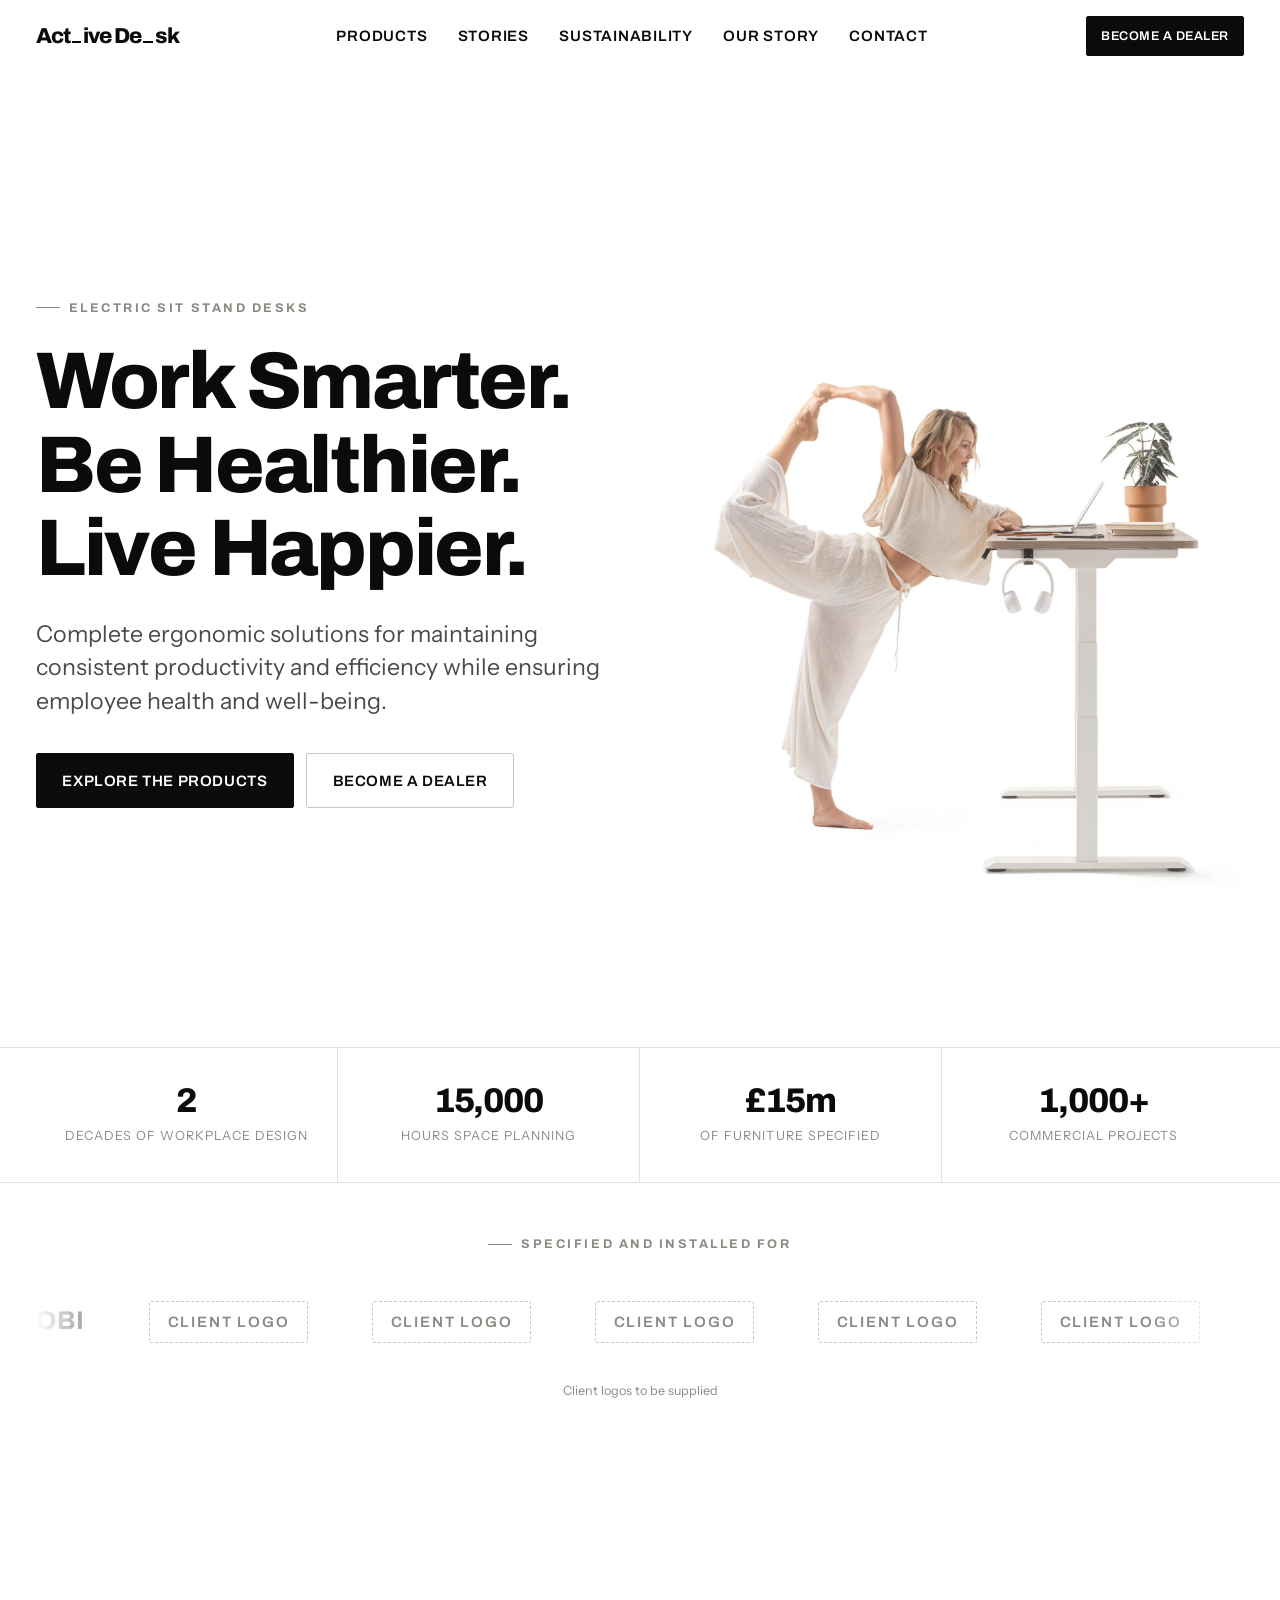
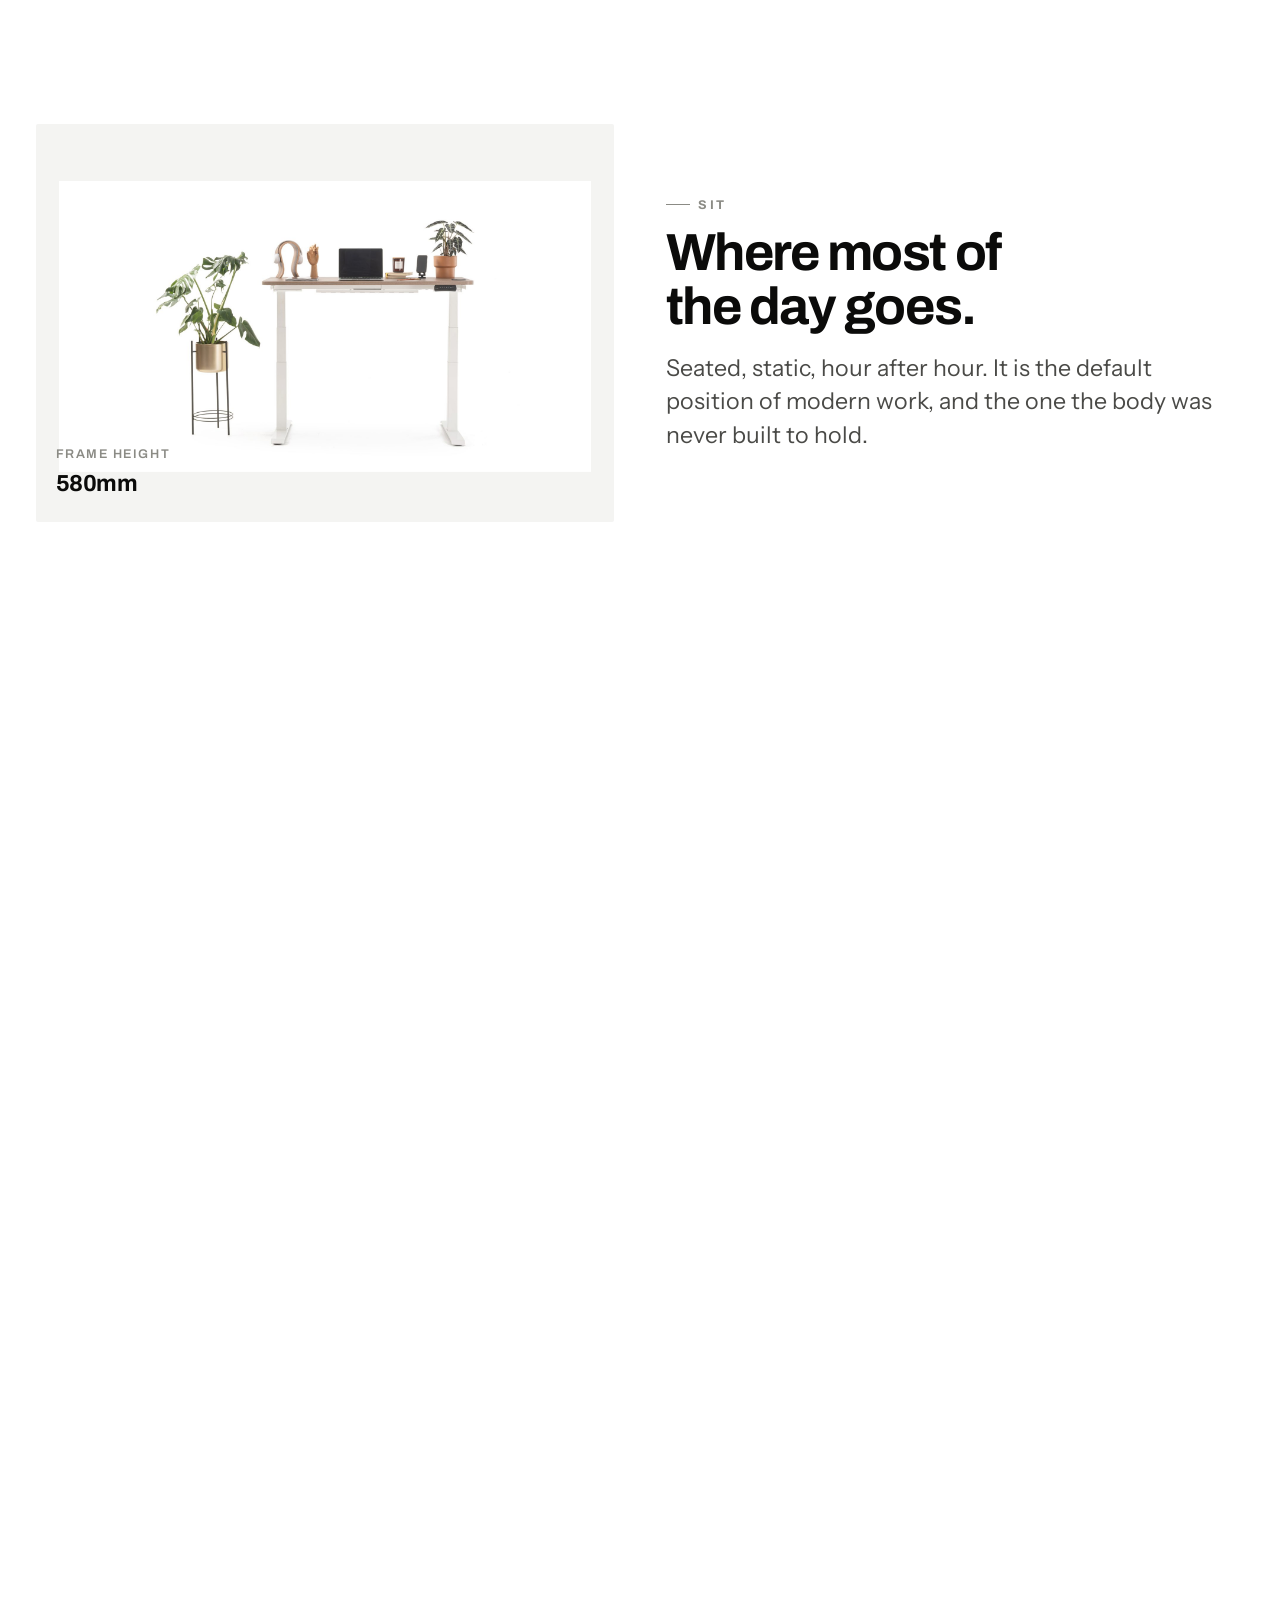
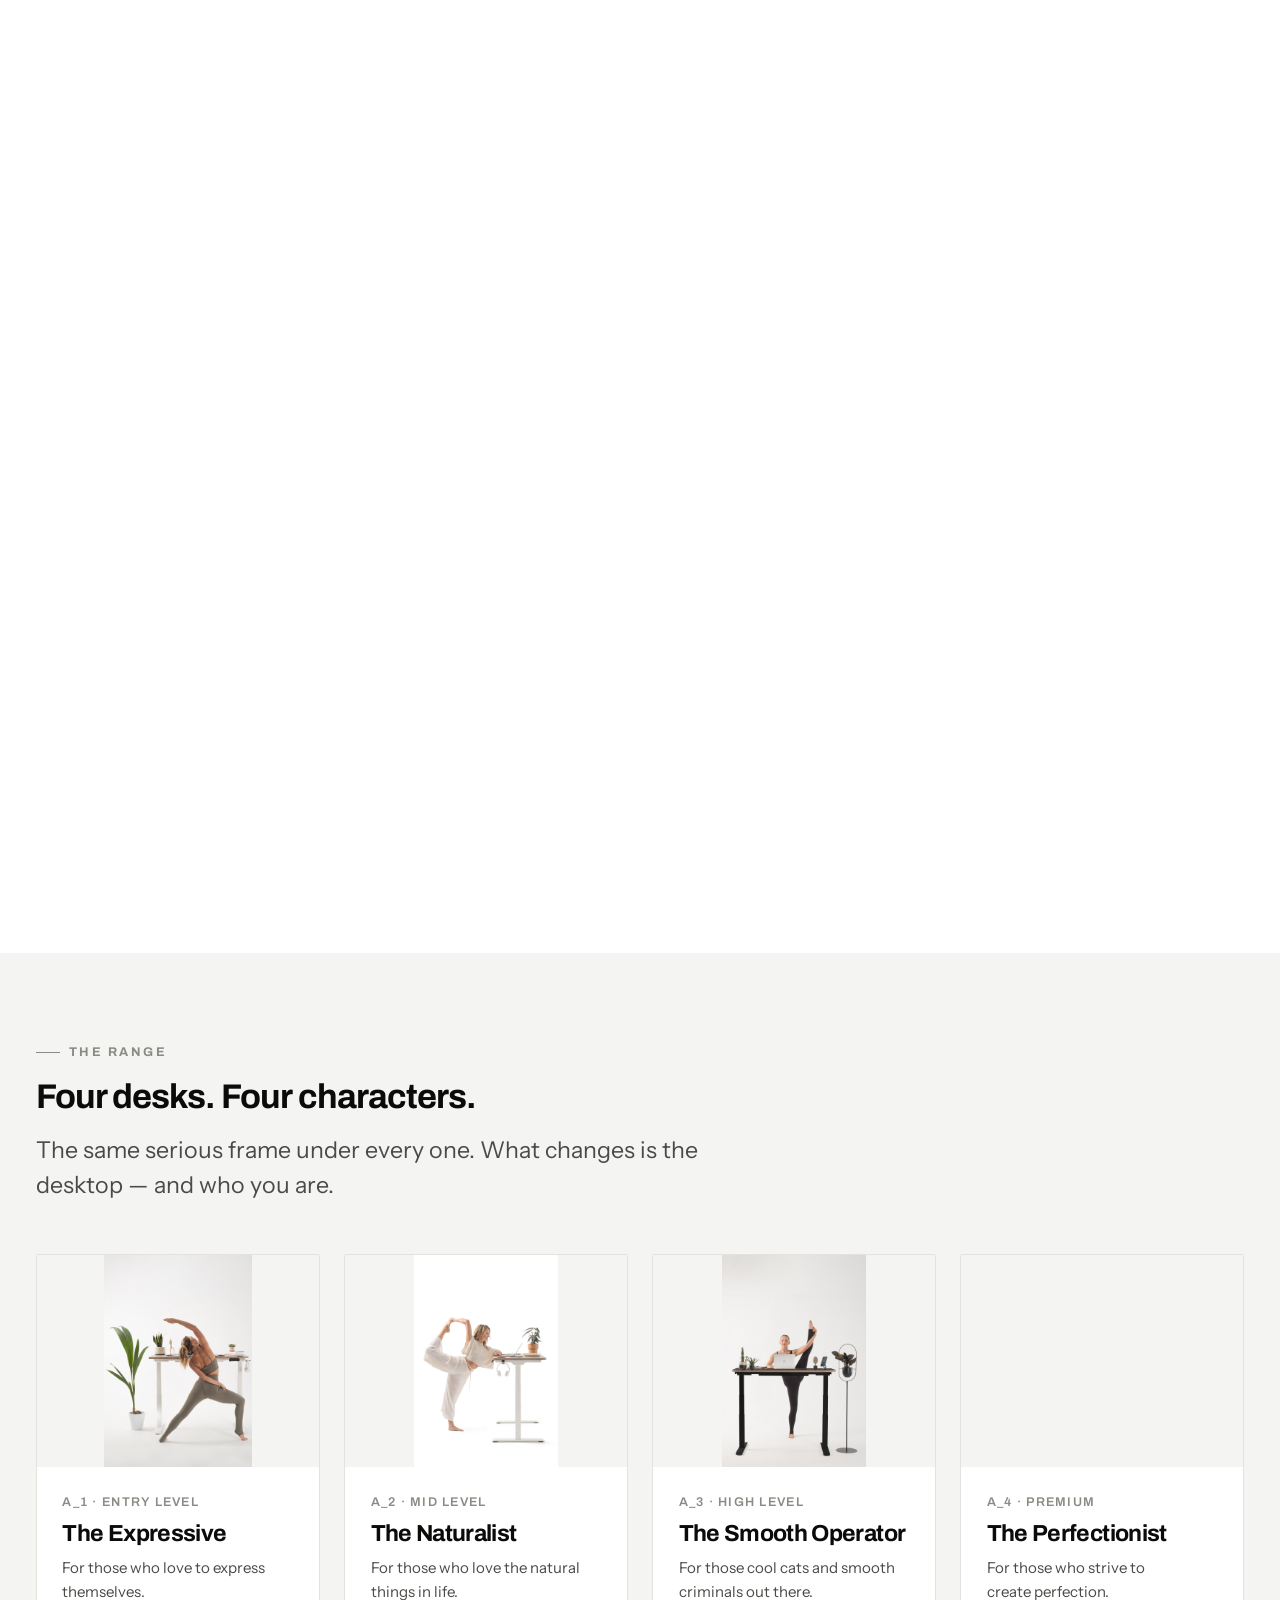
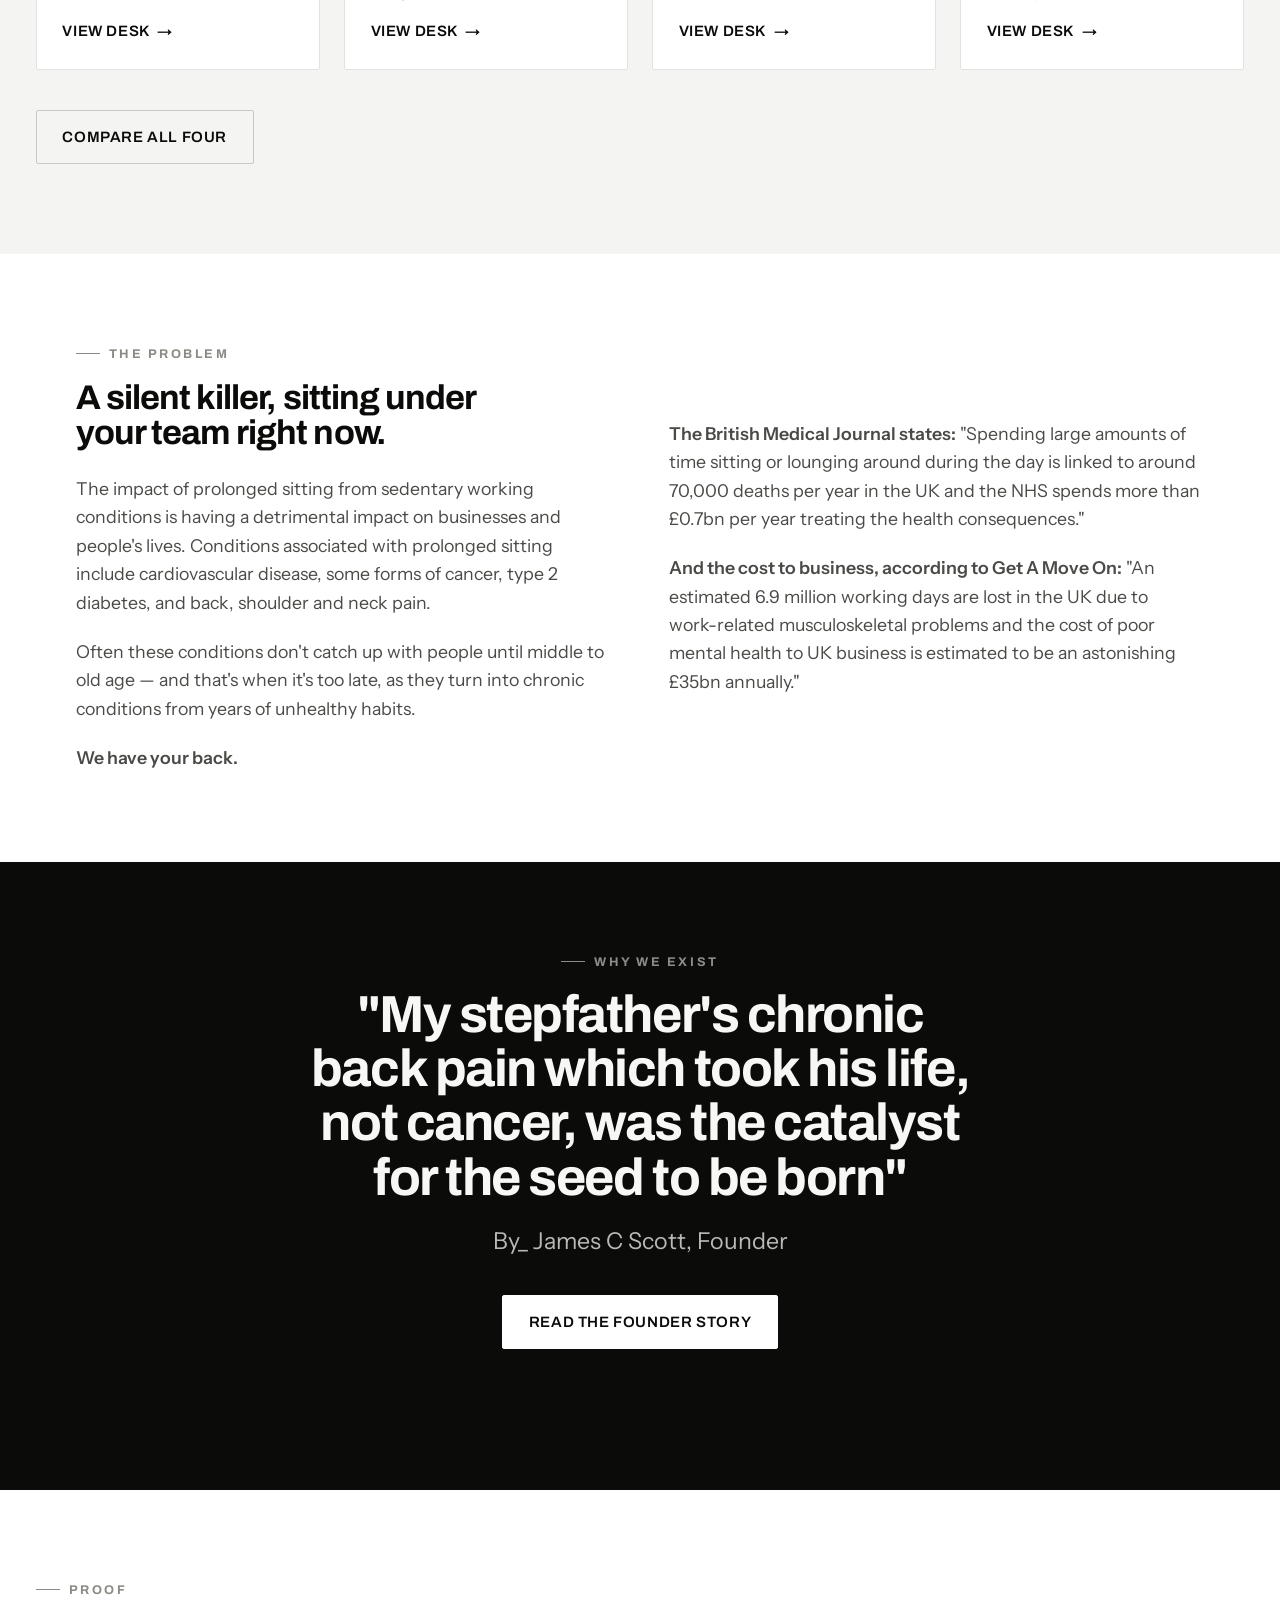
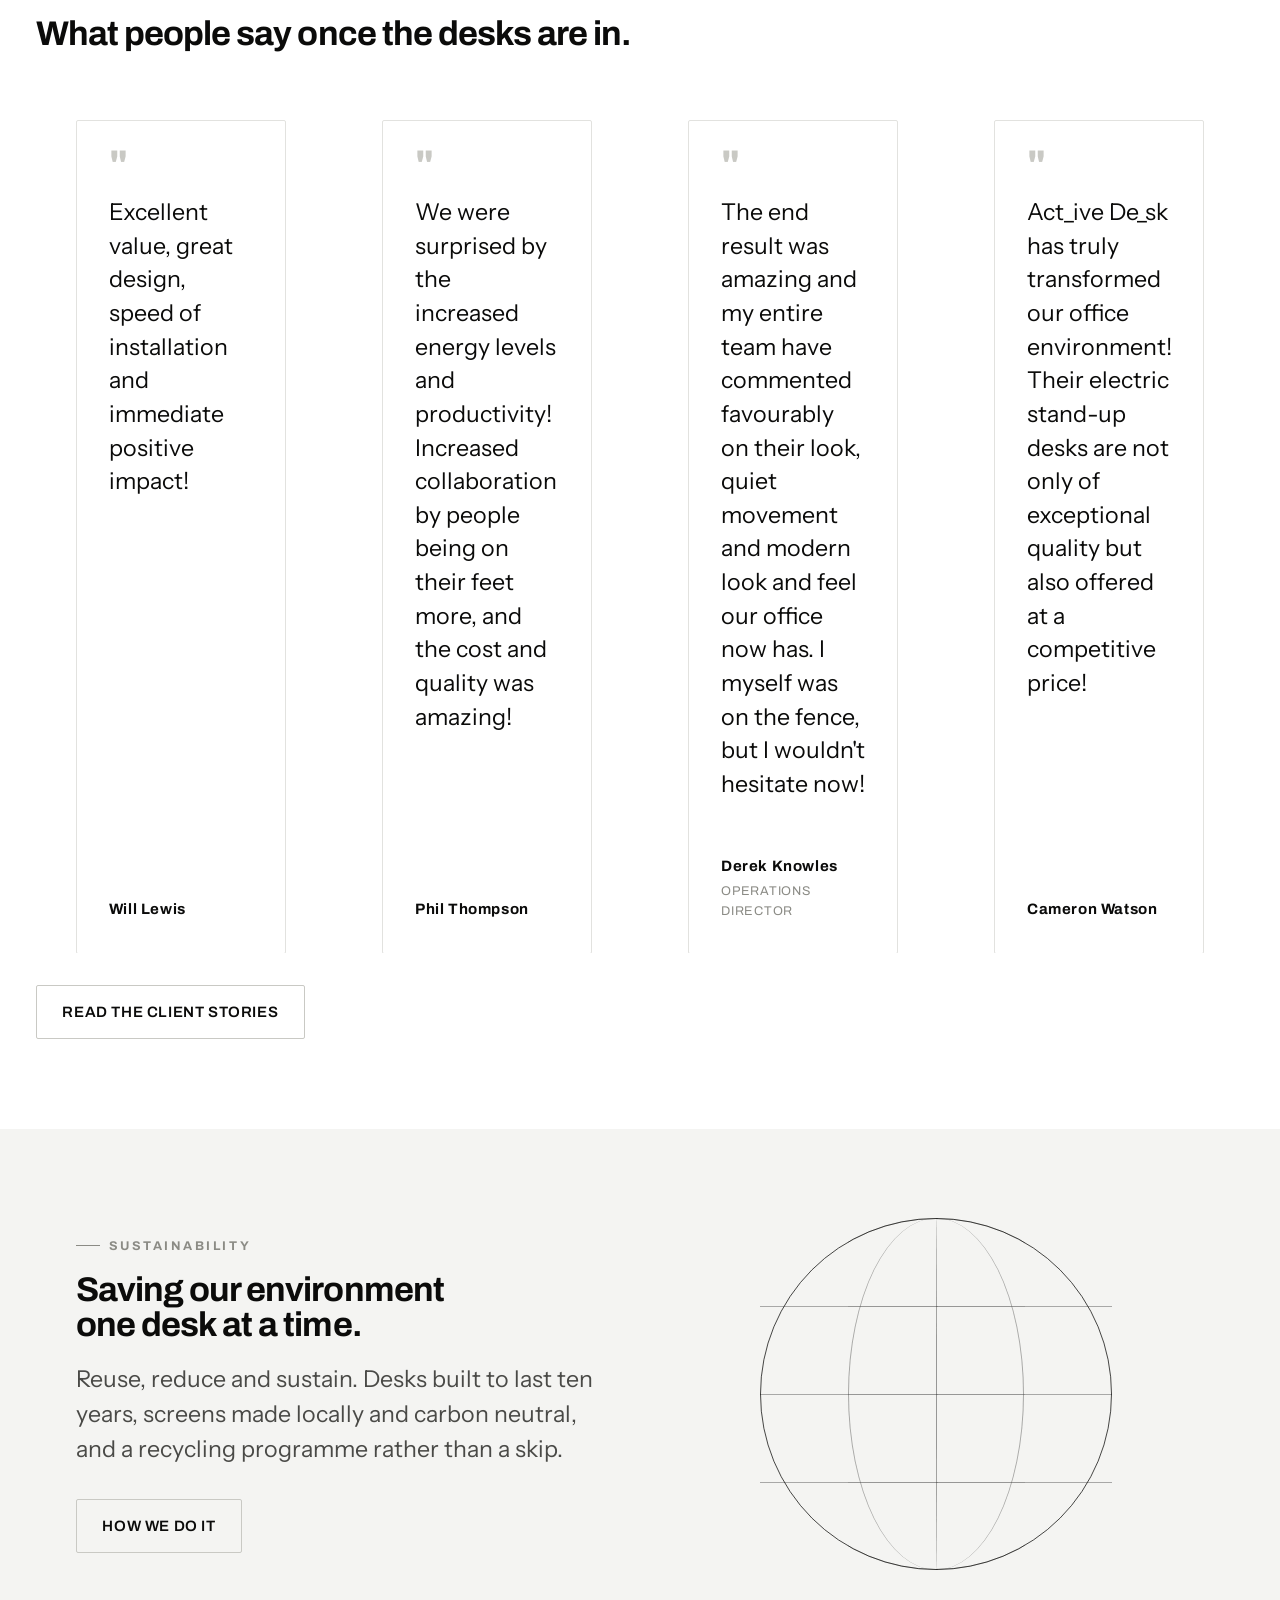
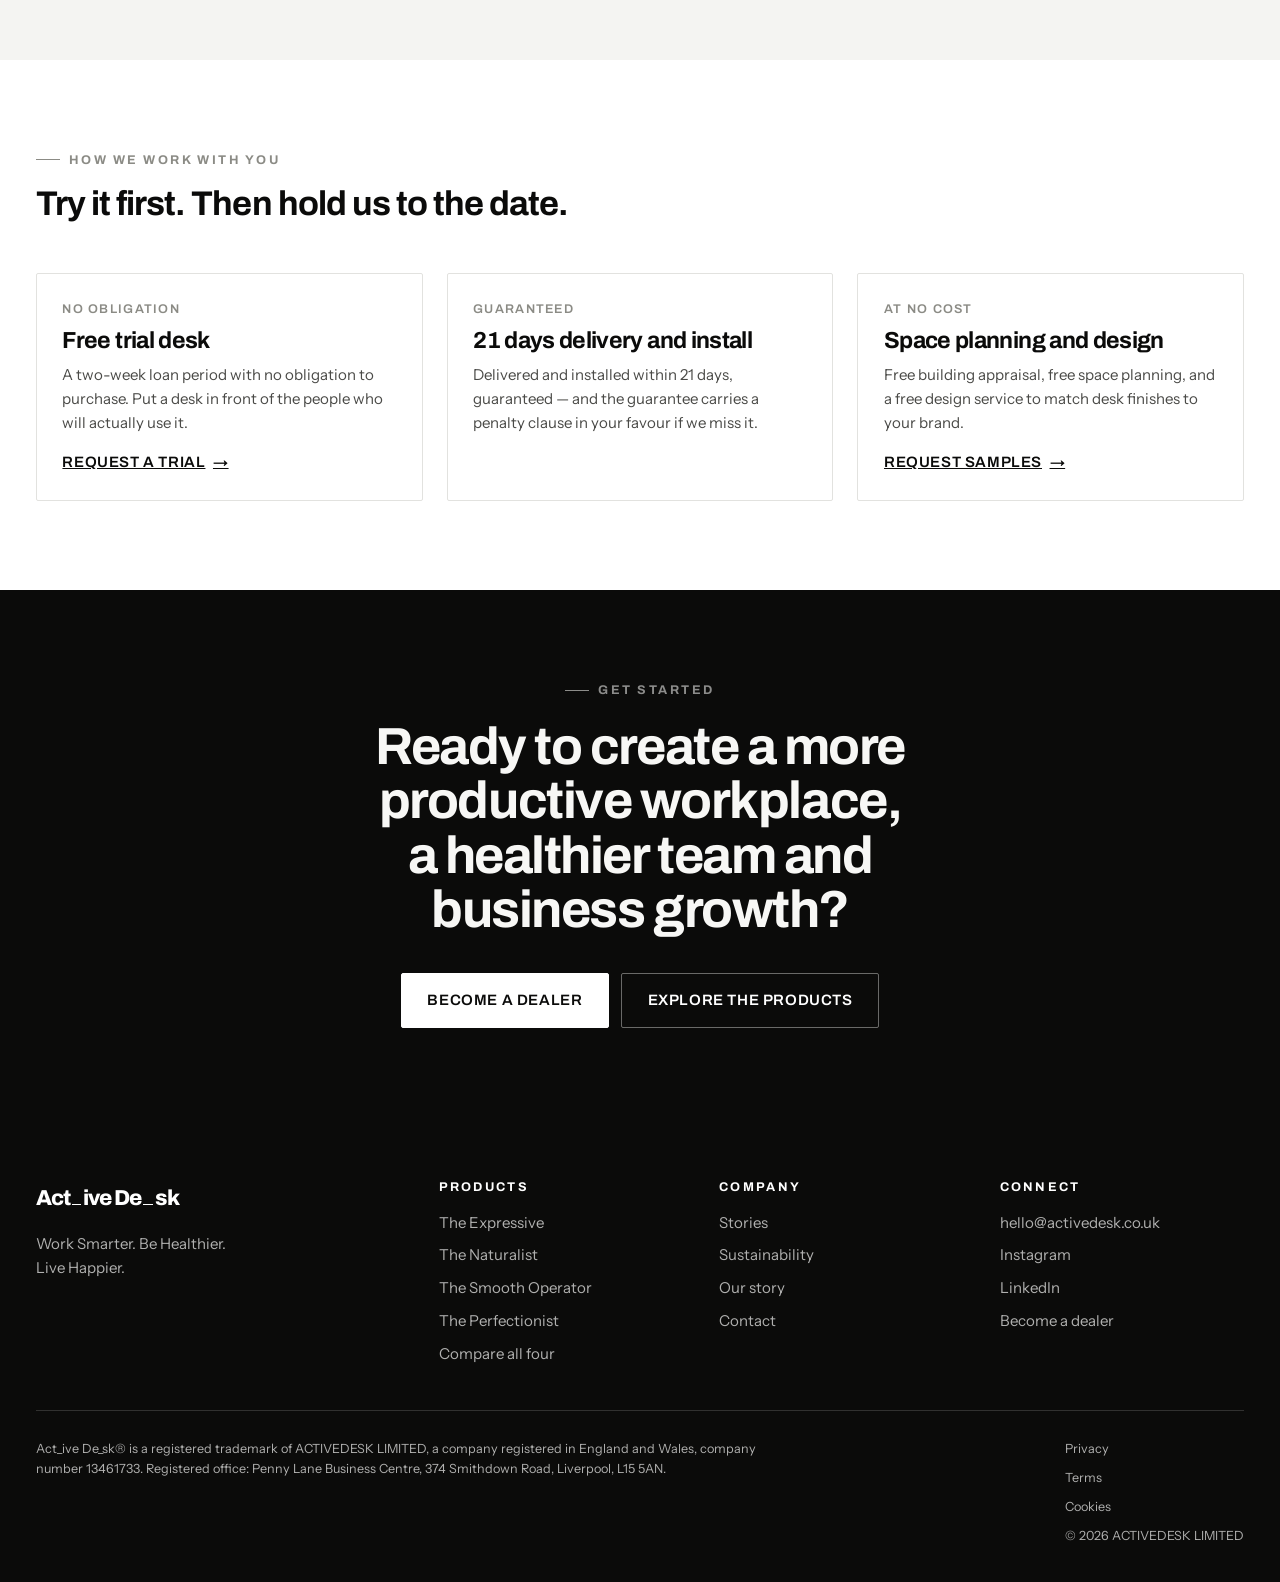
==== commit 1f25fa36: "Rebuild in monochrome: multi-page site with real product data Removes the orange theme entirely — th" ====
--- a/index.html
+++ b/index.html
@@ -4,563 +4,282 @@
 <meta charset="utf-8">
 <meta name="viewport" content="width=device-width, initial-scale=1">
 <title>Act_ive De_sk® | Quality Affordable Sit Stand Desks</title>
-<meta name="description" content="Electric sit stand desks for UK workplaces. Four tiers, over 40 standard finishes, 21-day delivery and install guaranteed. Work Smarter. Be Healthier. Live Happier.">
-<link rel="canonical" href="https://activedesk.co.uk/">
+<meta name="description" content="Electric sit stand desks for UK workplaces. Four desks, over 40 standard finishes, 21-day delivery and install guaranteed.">
 <meta name="robots" content="noindex, nofollow">
 <meta property="og:title" content="Act_ive De_sk® | Quality Affordable Sit Stand Desks">
-<meta property="og:description" content="Electric sit stand desks for UK workplaces. Work Smarter. Be Healthier. Live Happier.">
+<meta property="og:description" content="Electric sit stand desks for UK workplaces. Four desks, over 40 standard finishes, 21-day delivery and install guaranteed.">
 <meta property="og:type" content="website">
 <meta property="og:locale" content="en_GB">
-<meta name="theme-color" content="#f5f1ea">
+<meta name="theme-color" content="#ffffff">
 <link rel="icon" href="/favicon.svg" type="image/svg+xml">
 <link rel="preconnect" href="https://fonts.googleapis.com">
 <link rel="preconnect" href="https://fonts.gstatic.com" crossorigin>
 <link rel="stylesheet" href="https://fonts.googleapis.com/css2?family=Archivo:wght@400;600;700;800&family=Instrument+Sans:wght@400;500;600&display=swap">
 <link rel="stylesheet" href="/assets/css/site.css">
-<script type="application/ld+json">
-{
-  "@context": "https://schema.org",
-  "@type": "Organization",
-  "name": "Active Desk",
-  "alternateName": "ACTIVEDESK LIMITED",
-  "url": "https://activedesk.co.uk/",
-  "foundingDate": "2021-06-17",
-  "founder": { "@type": "Person", "name": "James C Scott", "jobTitle": "Founder / Creative Director" },
-  "address": {
-    "@type": "PostalAddress",
-    "streetAddress": "Penny Lane Business Centre, 374 Smithdown Road",
-    "addressLocality": "Liverpool",
-    "postalCode": "L15 5AN",
-    "addressCountry": "GB"
-  },
-  "identifier": { "@type": "PropertyValue", "name": "Company number", "value": "13461733" },
-  "sameAs": [
-    "https://www.instagram.com/activedesk.co.uk/",
-    "https://uk.linkedin.com/company/active-desk-ltd"
-  ]
-}
-</script>
 </head>
 <body>
-
 <a class="skip-link" href="#main">Skip to content</a>
 <div class="progress" data-progress aria-hidden="true"></div>
-
 <header class="nav" data-nav>
   <div class="shell shell--wide nav__inner">
-    <a class="wordmark" href="/" aria-label="Act_ive De_sk home">
-      Act<span class="wordmark__rule" aria-hidden="true"></span>ive
-      De<span class="wordmark__rule" aria-hidden="true"></span>sk
-    </a>
-    <nav class="nav__links" aria-label="Primary">
-      <a class="nav__link" href="/desks">The Desks</a>
-      <a class="nav__link" href="/#finishes">Finishes</a>
-      <a class="nav__link" href="/story">Our Story</a>
-      <a class="nav__link" href="/contact">Contact</a>
-    </nav>
-    <a class="btn btn--primary nav__cta" href="/contact#dealer" data-event="dealer_enquiry">Become a Dealer</a>
+    <a class="wordmark" href="/" aria-label="Act_ive De_sk home">Act<span class="wordmark__rule" aria-hidden="true"></span>ive De<span class="wordmark__rule" aria-hidden="true"></span>sk</a>
+    <nav class="nav__links" aria-label="Primary"><a class="nav__link" href="/products">Products</a><a class="nav__link" href="/stories">Stories</a><a class="nav__link" href="/sustainability">Sustainability</a><a class="nav__link" href="/story">Our Story</a><a class="nav__link" href="/contact">Contact</a></nav>
+    <div class="nav__actions">
+      <a class="btn btn--sm nav__cta" href="/contact#dealer" data-event="dealer_enquiry">Become a dealer</a>
+      <button class="menu-btn" type="button" data-menu aria-expanded="false" aria-controls="drawer" aria-label="Menu">
+        <span></span><span></span><span></span>
+      </button>
+    </div>
   </div>
 </header>
-
+<div class="drawer" id="drawer" data-drawer>
+  <a href="/products">Products</a>
+  <div class="drawer__sub"><a href="/products/the-expressive">A_1 · The Expressive</a><a href="/products/the-naturalist">A_2 · The Naturalist</a><a href="/products/the-smooth-operator">A_3 · The Smooth Operator</a><a href="/products/the-perfectionist">A_4 · The Perfectionist</a></div>
+  <a href="/stories">Stories</a><a href="/sustainability">Sustainability</a><a href="/story">Our Story</a><a href="/contact">Contact</a>
+  <div class="drawer__foot"><a class="btn" href="/contact#dealer">Become a dealer</a></div>
+</div>
 <main id="main">
-
-  <!-- ACT 01 — HERO -->
-  <section class="hero">
-    <div class="shell shell--wide hero__grid">
-      <div>
-        <p class="eyebrow">Electric sit stand desks</p>
-        <h1 class="hero__title">
-          <span>Work Smarter.</span>
-          <span>Be Healthier.</span>
-          <span>Live Happier.</span>
-        </h1>
-        <p class="hero__lede">
-          Complete ergonomic solutions for maintaining consistent productivity and efficiency
-          while ensuring employee health and well-being.
-        </p>
-        <div class="hero__actions">
-          <a class="btn btn--primary" href="/contact#dealer" data-event="dealer_enquiry">Enquire To Become A Dealer</a>
-          <a class="btn btn--ghost" href="/desks">Explore the range</a>
-        </div>
-        <p class="hero__scroll">Scroll to raise</p>
-      </div>
-      <div class="deskstage" aria-hidden="true">
-        <div class="deskstage__floor"></div>
-        <div class="desk">
-          <div class="desk__top"></div>
-          <div class="desk__legs">
-            <div class="desk__leg">
-              <span class="desk__seg desk__seg--upper"></span>
-              <span class="desk__seg desk__seg--lower"></span>
-              <span class="desk__foot"></span>
-            </div>
-            <div class="desk__leg">
-              <span class="desk__seg desk__seg--upper"></span>
-              <span class="desk__seg desk__seg--lower"></span>
-              <span class="desk__foot"></span>
-            </div>
-          </div>
-          <div class="desk__shadow"></div>
-        </div>
-      </div>
-    </div>
-  </section>
-
-  <!-- ACT 02 — THE RISE -->
-  <section class="rise" id="rise" data-rise>
-    <div class="rise__track" data-rise-track>
-      <div class="rise__pin">
-        <div class="shell shell--wide rise__grid">
-          <div class="deskstage" aria-hidden="true">
-            <div class="deskstage__floor"></div>
-            <div class="desk">
-              <div class="desk__top"></div>
-              <div class="desk__legs">
-                <div class="desk__leg">
-                  <span class="desk__seg desk__seg--upper"></span>
-                  <span class="desk__seg desk__seg--lower"></span>
-                  <span class="desk__foot"></span>
-                </div>
-                <div class="desk__leg">
-                  <span class="desk__seg desk__seg--upper"></span>
-                  <span class="desk__seg desk__seg--lower"></span>
-                  <span class="desk__foot"></span>
-                </div>
-              </div>
-              <div class="desk__shadow"></div>
-            </div>
-          </div>
-          <div class="rise__stages" data-rise-stages>
-            <div class="rise__stage is-current" data-stage="0">
-              <p class="rise__num">Sit</p>
-              <h2 class="rise__title">Where most of the day goes.</h2>
-              <p class="rise__copy">
-                Seated, static, hour after hour. It is the default position of modern work, and
-                it is the one your body was never designed to hold.
-              </p>
-              <p class="rise__height">Seated position</p>
-            </div>
-            <div class="rise__stage" data-stage="1">
-              <p class="rise__num">Transition</p>
-              <h2 class="rise__title">One touch. Quiet. Steady.</h2>
-              <p class="rise__copy">
-                A digital display with three preset heights, so the change takes a moment and
-                no thought at all. Anti-collision built in.
-              </p>
-              <p class="rise__height">Rising</p>
-            </div>
-            <div class="rise__stage" data-stage="2">
-              <p class="rise__num">Stand</p>
-              <h2 class="rise__title">Get Up Stand Up, Stand up for your life!</h2>
-              <p class="rise__copy">
-                Movement and posture variation through the day is the simplest change any desk
-                worker can make. The desk does the work, so the habit sticks.
-              </p>
-              <p class="rise__height">Standing position</p>
-            </div>
-          </div>
-        </div>
-      </div>
-    </div>
-  </section>
-
-  <!-- ACT 03 — THE SITTING EPIDEMIC -->
-  <section class="section section--ink">
-    <div class="shell">
-      <div class="section__head reveal">
-        <p class="eyebrow eyebrow--light">The problem</p>
-        <h2 class="section__title">A silent killer, and it is sitting under your team right now.</h2>
-      </div>
-      <div class="split">
-        <div class="prose reveal">
-          <p>
-            The impact of prolonged sitting from sedentary working conditions is having a
-            detrimental impact on businesses and people's lives, and now becoming a silent
-            killer. Conditions associated with prolonged sitting include cardiovascular disease,
-            some forms of cancer, type 2 diabetes, and back, shoulder, and neck pain
-            (MSK conditions).
-          </p>
-          <p>
-            Often these conditions don't catch up with people until middle to old age, and
-            that's when it's too late, as they often turn into chronic conditions from years of
-            unhealthy habits.
-          </p>
-          <p>
-            Don't let this silent killer impact your business or your employees. Stem the tide,
-            and take charge of your health with Act_ive De_sk. <strong>We have your back.</strong>
-          </p>
-        </div>
-        <div class="prose reveal">
-          <p>
-            <strong>The British Medical Journal states:</strong> "Spending large amounts of time
-            sitting or lounging around during the day is linked to around 70,000 deaths per year
-            in the UK and the NHS spends more than £0.7bn per year treating the health
-            consequences."
-          </p>
-          <p>
-            <strong>And the cost to business, according to Get A Move On:</strong> "An estimated
-            6.9 million working days are lost in the UK due to work-related musculoskeletal
-            problems and the cost of poor mental health to UK business is estimated to be an
-            astonishing £35bn annually."
-          </p>
-        </div>
-      </div>
-    </div>
-  </section>
-
-  <!-- ACT 04 — FOUNDER MOMENT -->
-  <section class="section">
-    <div class="shell">
-      <div class="section__head section__head--centre reveal">
-        <p class="eyebrow">Why we exist</p>
-        <h2 class="section__title">
-          "My stepfather's chronic back pain which took his life, not cancer, was the catalyst
-          for the seed to be born"
-        </h2>
-        <p class="section__lede">By_ James C Scott, Founder</p>
-        <p style="margin-top:2.5rem">
-          <a class="btn btn--ghost" href="/story">Read the founder story</a>
-        </p>
-      </div>
-    </div>
-  </section>
-
-  <!-- ACT 05 — STATIC DESKS -->
-  <section class="section section--sunk">
-    <div class="shell">
-      <div class="split">
-        <div class="reveal">
-          <p class="eyebrow">Static desks</p>
-          <h2 class="section__title">Will become a thing of the past.</h2>
-        </div>
-        <div class="prose reveal">
-          <p>
-            Sit stand desks are nothing new and there are some great furniture manufacturers with
-            wonderful products out there. But for most businesses, they are just too expensive.
-          </p>
-          <p>
-            Act_ive De_sk was founded on creating affordable ergonomic solutions — quality
-            without the hefty price tag. No more boring desks. No more back-breaking static desks.
-          </p>
-          <p><strong>Everyone is important and everyone deserves a desk.</strong></p>
-        </div>
-      </div>
-    </div>
-  </section>
-
-  <!-- ACT 06 — THE THREE PILLARS -->
-  <section class="section">
-    <div class="shell">
-      <div class="section__head reveal">
-        <p class="eyebrow">The difference it makes</p>
-        <h2 class="section__title">Three things change when the desk moves.</h2>
-      </div>
-      <div class="pillars reveal-group">
-        <div class="pillar">
-          <p class="pillar__label">Work Smarter</p>
-          <h3>Boost employee productivity</h3>
-          <p>
-            Act_ive De_sk promotes movement and better posture, keeping your team energised and
-            focused throughout the day. Say goodbye to mid-afternoon slumps and hello to peak
-            performance.
-          </p>
-        </div>
-        <div class="pillar">
-          <p class="pillar__label">Be Healthier</p>
-          <h3>Improved employee health</h3>
-          <p>
-            Prolonged sitting has been linked to a host of health issues, including back pain,
-            obesity, and cardiovascular disease. Act_ive De_sk encourages a healthier, more
-            active lifestyle. Change the bad habit of sitting all day, and say goodbye to sick
-            days and work hours lost.
-          </p>
-        </div>
-        <div class="pillar">
-          <p class="pillar__label">Live Happier</p>
-          <h3>Satisfaction and retention</h3>
-          <p>
-            Investing in the well-being of your employees demonstrates your commitment to their
-            success and happiness. You'll create a positive work environment where your team
-            feels valued, supported, and motivated to perform at their best.
-          </p>
-        </div>
-      </div>
-    </div>
-  </section>
-
-  <!-- ACT 07 — THE FOUR CHARACTERS -->
-  <section class="section section--sunk" id="desks">
-    <div class="shell shell--wide">
-      <div class="section__head reveal">
-        <p class="eyebrow">The range</p>
-        <h2 class="section__title">Four desks. Four characters.</h2>
-        <p class="section__lede">
-          The frame is the same serious piece of engineering across all four. What changes is
-          the desktop — and who you are.
-        </p>
-      </div>
-      <div class="tiers reveal-group">
-        <article class="tier">
-          <div class="tier__swatch" style="background:linear-gradient(135deg,#c98b94,#afc4ce 50%,#8b5e3c)"></div>
-          <p class="tier__sku">Active_01</p>
-          <h3 class="tier__name">The Expressive</h3>
-          <p class="tier__level">Entry level · 25mm MFC</p>
-          <p class="tier__desc">
-            A range of beautiful colour desk tops, for those people who love to express
-            themselves.
-          </p>
-        </article>
-        <article class="tier">
-          <div class="tier__swatch" style="background:linear-gradient(135deg,#b08954,#8a6839)"></div>
-          <p class="tier__sku">Active_02</p>
-          <h3 class="tier__name">The Naturalist</h3>
-          <p class="tier__level">Mid level · 25mm MFC wood</p>
-          <p class="tier__desc">
-            A range of beautiful wood desk tops, for those people who love nature's beauty.
-          </p>
-        </article>
-        <article class="tier">
-          <div class="tier__swatch" style="background:linear-gradient(135deg,#4a4a4c,#2b2b2c)"></div>
-          <p class="tier__sku">Active_03</p>
-          <h3 class="tier__name">The Smooth Operator</h3>
-          <p class="tier__level">High level · 19mm matt</p>
-          <p class="tier__desc">
-            A range of ultra smooth touch desk tops, for those cool cats and smooth criminals
-            out there.
-          </p>
-        </article>
-        <article class="tier">
-          <div class="tier__swatch" style="background:linear-gradient(135deg,#f2f1ed,#d9cdbb)"></div>
-          <p class="tier__sku">Active_04</p>
-          <h3 class="tier__name">The Perfectionist</h3>
-          <p class="tier__level">Premium · 6mm solid surface</p>
-          <p class="tier__desc">
-            A range of solid surface and real plywood desk tops, for those who strive for
-            perfection.
-          </p>
-        </article>
-      </div>
-      <p style="margin-top:2.5rem" class="reveal">
-        <a class="btn btn--ghost" href="/desks" data-event="tier_view">Compare all four</a>
-      </p>
-    </div>
-  </section>
-
-  <!-- ACT 08 — FINISH SELECTOR -->
-  <section class="section" id="finishes">
-    <div class="shell shell--wide">
-      <div class="section__head reveal">
-        <p class="eyebrow">Unmatched customisation</p>
-        <h2 class="section__title">Over 40 standard finishes. Design without boundaries.</h2>
-        <p class="section__lede">
-          Keep your colours flying. Choose a desktop below and the desk changes with you — then
-          switch the frame between white and black.
-        </p>
-      </div>
-      <div class="finish">
-        <div class="deskstage" data-finish-preview>
-          <div class="deskstage__floor"></div>
-          <div class="desk">
-            <div class="desk__top"></div>
-            <div class="desk__legs">
-              <div class="desk__leg">
-                <span class="desk__seg desk__seg--upper"></span>
-                <span class="desk__seg desk__seg--lower"></span>
-                <span class="desk__foot"></span>
-              </div>
-              <div class="desk__leg">
-                <span class="desk__seg desk__seg--upper"></span>
-                <span class="desk__seg desk__seg--lower"></span>
-                <span class="desk__foot"></span>
-              </div>
-            </div>
-            <div class="desk__shadow"></div>
-          </div>
-        </div>
-        <div>
-          <h3 class="visually-hidden">Choose a desktop finish</h3>
-          <ul class="finish__swatches" data-swatches>
-            <li><button class="swatch" type="button" aria-pressed="true" data-colour="#1c1c1c" data-deep="#0f0f0f" data-name="Black" data-tier="Active_01 · The Expressive"><span class="swatch__chip" style="background:#1c1c1c"></span><span class="swatch__name">Black</span></button></li>
-            <li><button class="swatch" type="button" aria-pressed="false" data-colour="#8b5e3c" data-deep="#6d4830" data-name="Toffee" data-tier="Active_01 · The Expressive"><span class="swatch__chip" style="background:#8b5e3c"></span><span class="swatch__name">Toffee</span></button></li>
-            <li><button class="swatch" type="button" aria-pressed="false" data-colour="#c98b94" data-deep="#a96f78" data-name="Rose" data-tier="Active_01 · The Expressive"><span class="swatch__chip" style="background:#c98b94"></span><span class="swatch__name">Rose</span></button></li>
-            <li><button class="swatch" type="button" aria-pressed="false" data-colour="#9a9a99" data-deep="#7c7c7b" data-name="Grey" data-tier="Active_01 · The Expressive"><span class="swatch__chip" style="background:#9a9a99"></span><span class="swatch__name">Grey</span></button></li>
-            <li><button class="swatch" type="button" aria-pressed="false" data-colour="#afc4ce" data-deep="#8fa7b2" data-name="Ice Blue" data-tier="Active_01 · The Expressive"><span class="swatch__chip" style="background:#afc4ce"></span><span class="swatch__name">Ice Blue</span></button></li>
-            <li><button class="swatch" type="button" aria-pressed="false" data-colour="#f2f1ed" data-deep="#dedbd4" data-name="White" data-tier="Active_01 · The Expressive"><span class="swatch__chip" style="background:#f2f1ed"></span><span class="swatch__name">White</span></button></li>
-            <li><button class="swatch" type="button" aria-pressed="false" data-colour="#d9cdbb" data-deep="#bfb19d" data-name="Cashmere" data-tier="Active_01 · The Expressive"><span class="swatch__chip" style="background:#d9cdbb"></span><span class="swatch__name">Cashmere</span></button></li>
-            <li><button class="swatch" type="button" aria-pressed="false" data-colour="#4a4a4c" data-deep="#343436" data-name="Dark Grey" data-tier="Active_01 · The Expressive"><span class="swatch__chip" style="background:#4a4a4c"></span><span class="swatch__name">Dark Grey</span></button></li>
-            <li><button class="swatch" type="button" aria-pressed="false" data-colour="#6e7267" data-deep="#565a51" data-name="Field Grey" data-tier="Active_01 · The Expressive"><span class="swatch__chip" style="background:#6e7267"></span><span class="swatch__name">Field Grey</span></button></li>
-            <li><button class="swatch" type="button" aria-pressed="false" data-colour="#7c7b78" data-deep="#615f5d" data-name="Granite Grey" data-tier="Active_01 · The Expressive"><span class="swatch__chip" style="background:#7c7b78"></span><span class="swatch__name">Granite Grey</span></button></li>
-          </ul>
-          <div class="finish__meta">
-            <p class="finish__name" data-finish-name aria-live="polite">Black</p>
-            <p class="finish__tier" data-finish-tier>Active_01 · The Expressive</p>
-          </div>
-          <div class="frame-toggle">
-            <span class="frame-toggle__label">Frame</span>
-            <button class="frame-btn" type="button" aria-pressed="true" data-frame="#6f6e6a">White</button>
-            <button class="frame-btn" type="button" aria-pressed="false" data-frame="#2a2a29">Black</button>
-          </div>
-          <p style="margin-top:1.75rem;color:var(--ink-mute);font-size:var(--step--1)">
-            Ten decors shown from The Expressive. The remaining finishes across the four tiers
-            are added as the decor library is supplied.
-          </p>
-        </div>
-      </div>
-    </div>
-  </section>
-
-  <!-- ACT 09 — CREDENTIALS -->
-  <section class="section section--ink">
-    <div class="shell">
-      <div class="section__head reveal">
-        <p class="eyebrow eyebrow--light">Behind the desks</p>
-        <h2 class="section__title">Founded in 2021. Backed by two decades of workplace design.</h2>
-      </div>
-      <div class="stats reveal-group">
-        <div class="stat">
-          <p class="stat__num" data-count="2" data-suffix="">0</p>
-          <p class="stat__label">decades designing award-winning workplaces</p>
-        </div>
-        <div class="stat">
-          <p class="stat__num" data-count="15000" data-suffix="">0</p>
-          <p class="stat__label">hours space planning</p>
-        </div>
-        <div class="stat">
-          <p class="stat__num" data-count="15" data-prefix="£" data-suffix="m">0</p>
-          <p class="stat__label">worth of furniture specified and designed</p>
-        </div>
-        <div class="stat">
-          <p class="stat__num" data-count="1000" data-suffix="+">0</p>
-          <p class="stat__label">commercial projects undertaken</p>
-        </div>
-      </div>
-    </div>
-  </section>
-
-  <!-- ACT 10 — PROOF -->
-  <section class="section">
-    <div class="shell">
-      <div class="section__head reveal">
-        <p class="eyebrow">Proof</p>
-        <h2 class="section__title">What people say once the desks are in.</h2>
-      </div>
-      <div class="quotes reveal-group">
-        <figure class="quote">
-          <blockquote>"Excellent value, great design, speed of installation and immediate positive impact!"</blockquote>
-          <figcaption>Will Lewis</figcaption>
-        </figure>
-        <figure class="quote">
-          <blockquote>"We were surprised by the increased energy levels and productivity! Increased collaboration by people being on their feet more, and the cost and quality was amazing!"</blockquote>
-          <figcaption>Phil Thompson</figcaption>
-        </figure>
-        <figure class="quote">
-          <blockquote>"The end result was amazing and my entire team have commented favourably on their look, quiet movement and modern look and feel our office now has. I myself was on the fence, but I wouldn't hesitate now!"</blockquote>
-          <figcaption>Derek Knowles<span>Operations Director</span></figcaption>
-        </figure>
-        <figure class="quote">
-          <blockquote>"Act_ive De_sk has truly transformed our office environment! Their electric stand-up desks are not only of exceptional quality but also offered at a competitive price!"</blockquote>
-          <figcaption>Cameron Watson</figcaption>
-        </figure>
-      </div>
-    </div>
-  </section>
-
-  <!-- ACT 11 — COMMERCIAL HOOKS -->
-  <section class="section section--sunk">
-    <div class="shell">
-      <div class="section__head reveal">
-        <p class="eyebrow">How we work with you</p>
-        <h2 class="section__title">Try it first. Then hold us to the date.</h2>
-      </div>
-      <div class="offers reveal-group">
-        <div class="offer">
-          <p class="offer__tag">No obligation</p>
-          <h3>Claim your free trial desk</h3>
-          <p>
-            A two-week loan period, with no obligation to purchase. Put a desk in front of the
-            people who will actually use it.
-          </p>
-          <p><a class="btn btn--ghost" href="/contact#trial" data-event="trial_request">Request a trial desk</a></p>
-        </div>
-        <div class="offer">
-          <p class="offer__tag">Guaranteed</p>
-          <h3>21 days delivery and install</h3>
-          <p>
-            Delivered and installed within 21 days, guaranteed — and the guarantee carries a
-            penalty clause in your favour if we miss it.
-          </p>
-        </div>
-        <div class="offer">
-          <p class="offer__tag">At no cost</p>
-          <h3>Space planning and design</h3>
-          <p>
-            Free building appraisal, free space planning, and a free design service to match
-            desk finishes to your brand.
-          </p>
-          <p><a class="btn btn--ghost" href="/contact#samples" data-event="sample_request">Request samples</a></p>
-        </div>
-      </div>
-    </div>
-  </section>
-
-  <!-- ACT 12 — CLOSE -->
-  <section class="section section--ink">
-    <div class="shell close reveal">
-      <p class="eyebrow eyebrow--light" style="justify-content:center">Get started</p>
-      <h2 class="close__title">
-        Ready to create a more productive workplace, a healthier, happier team, and business
-        growth?
-      </h2>
-      <div class="close__actions">
-        <a class="btn btn--light" href="/contact#dealer" data-event="dealer_enquiry">Enquire To Become A Dealer</a>
-        <a class="btn btn--ghost-light" href="/contact">Talk to us about your workplace</a>
-      </div>
-    </div>
-  </section>
-
+<section class="hero">
+  <div class="shell shell--wide hero__grid">
+    <div>
+      <p class="eyebrow">Electric sit stand desks</p>
+      <h1 class="hero__title"><span>Work Smarter.</span><span>Be Healthier.</span><span>Live Happier.</span></h1>
+      <p class="hero__lede">Complete ergonomic solutions for maintaining consistent productivity and
+        efficiency while ensuring employee health and well-being.</p>
+      <div class="hero__actions">
+        <a class="btn" href="/products">Explore the products</a>
+        <a class="btn btn--ghost" href="/contact#dealer" data-event="dealer_enquiry">Become a dealer</a>
+      </div>
+    </div>
+    <div class="hero__media"><img src="/assets/img/naturalist-lifestyle-02.jpg" alt="The Naturalist sit stand desk at standing height" class="" loading="eager" decoding="async"></div>
+  </div>
+</section>
+
+<section class="trustbar"><div class="shell shell--wide"><div class="trustbar__grid"><div class="trustbar__item"><p class="trustbar__num" data-count-text="2">2</p><p class="trustbar__label">decades of workplace design</p></div><div class="trustbar__item"><p class="trustbar__num" data-count-text="15,000">15,000</p><p class="trustbar__label">hours space planning</p></div><div class="trustbar__item"><p class="trustbar__num" data-count-text="£15m">£15m</p><p class="trustbar__label">of furniture specified</p></div><div class="trustbar__item"><p class="trustbar__num" data-count-text="1,000+">1,000+</p><p class="trustbar__label">commercial projects</p></div></div></div></section>
+
+<section class="section section--tight">
+  <div class="shell shell--wide">
+    <p class="eyebrow eyebrow--centre" style="margin-bottom:0.5rem">Specified and installed for</p>
+    <div class="marquee"><div class="marquee__track"><span class="logo-chip">OBI</span><span class="logo-chip logo-chip--placeholder">Client logo</span><span class="logo-chip logo-chip--placeholder">Client logo</span><span class="logo-chip logo-chip--placeholder">Client logo</span><span class="logo-chip logo-chip--placeholder">Client logo</span><span class="logo-chip logo-chip--placeholder">Client logo</span><span class="logo-chip logo-chip--placeholder">Client logo</span><span class="logo-chip">OBI</span><span class="logo-chip logo-chip--placeholder">Client logo</span><span class="logo-chip logo-chip--placeholder">Client logo</span><span class="logo-chip logo-chip--placeholder">Client logo</span><span class="logo-chip logo-chip--placeholder">Client logo</span><span class="logo-chip logo-chip--placeholder">Client logo</span><span class="logo-chip logo-chip--placeholder">Client logo</span></div></div>
+    <p style="text-align:center;color:var(--ink-3);font-size:var(--step--2)">Client logos to be supplied</p>
+  </div>
+</section>
+
+<section class="rise" data-rise>
+  <div class="rise__track" data-rise-track>
+    <div class="rise__pin">
+      <div class="shell shell--wide rise__grid">
+        <div class="rise__stack">
+          <img src="/assets/img/gallery-04.jpg" alt="The Naturalist sit stand desk raised to standing height" class="" loading="lazy" decoding="async">
+          <p class="rise__readout" data-height><span>Frame height</span>580mm</p>
+        </div>
+        <div class="rise__stages" data-rise-stages>
+          <div class="rise__stage is-current" data-stage="0">
+            <p class="eyebrow">Sit</p>
+            <h2 class="rise__title">Where most of the day goes.</h2>
+            <p class="rise__copy">Seated, static, hour after hour. It is the default position of
+              modern work, and the one the body was never built to hold.</p>
+          </div>
+          <div class="rise__stage" data-stage="1">
+            <p class="eyebrow">Transition</p>
+            <h2 class="rise__title">Dual motor. Quiet as a mouse.</h2>
+            <p class="rise__copy">38mm per second, under 50 decibels, with three programmable
+              presets — so you change position without breaking your thought, or your colleague's.</p>
+          </div>
+          <div class="rise__stage" data-stage="2">
+            <p class="eyebrow">Stand</p>
+            <h2 class="rise__title">Get Up Stand Up, Stand up for your life!</h2>
+            <p class="rise__copy">580 to 1230 millimetres of travel, rated for 10,000 cycles at full
+              load and warranted for ten years. Built for the habit, not the novelty.</p>
+          </div>
+        </div>
+      </div>
+    </div>
+  </div>
+</section>
+
+<section class="section section--ash">
+  <div class="shell shell--wide">
+    <div class="section__head reveal"><p class="eyebrow">The range</p>
+      <h2 class="section__title">Four desks. Four characters.</h2>
+      <p class="section__lede">The same serious frame under every one. What changes is the desktop —
+        and who you are.</p>
+    </div>
+    <div class="cards cards--4 reveal-group"><a class="card" href="/products/the-expressive" data-event="tier_view">
+  <div class="card__media"><img src="/assets/img/expressive-lifestyle-01.jpg" alt="The Expressive electric sit stand desk" class="" loading="lazy" decoding="async"></div>
+  <div class="card__body">
+    <p class="card__meta">A_1 · Entry level</p>
+    <h3 class="card__title">The Expressive</h3>
+    <p class="card__text">For those who love to express themselves.</p>
+    <span class="card__more">View desk</span>
+  </div>
+</a><a class="card" href="/products/the-naturalist" data-event="tier_view">
+  <div class="card__media"><img src="/assets/img/naturalist-lifestyle-02.jpg" alt="The Naturalist electric sit stand desk" class="" loading="lazy" decoding="async"></div>
+  <div class="card__body">
+    <p class="card__meta">A_2 · Mid level</p>
+    <h3 class="card__title">The Naturalist</h3>
+    <p class="card__text">For those who love the natural things in life.</p>
+    <span class="card__more">View desk</span>
+  </div>
+</a><a class="card" href="/products/the-smooth-operator" data-event="tier_view">
+  <div class="card__media"><img src="/assets/img/smooth-operator-lifestyle-01.jpg" alt="The Smooth Operator electric sit stand desk" class="" loading="lazy" decoding="async"></div>
+  <div class="card__body">
+    <p class="card__meta">A_3 · High level</p>
+    <h3 class="card__title">The Smooth Operator</h3>
+    <p class="card__text">For those cool cats and smooth criminals out there.</p>
+    <span class="card__more">View desk</span>
+  </div>
+</a><a class="card" href="/products/the-perfectionist" data-event="tier_view">
+  <div class="card__media"><img src="/assets/img/perfectionist-lifestyle-01.jpg" alt="The Perfectionist electric sit stand desk" class="" loading="lazy" decoding="async"></div>
+  <div class="card__body">
+    <p class="card__meta">A_4 · Premium</p>
+    <h3 class="card__title">The Perfectionist</h3>
+    <p class="card__text">For those who strive to create perfection.</p>
+    <span class="card__more">View desk</span>
+  </div>
+</a></div>
+    <p style="margin-top:2.5rem" class="reveal"><a class="btn btn--ghost" href="/products">Compare all four</a></p>
+  </div>
+</section>
+
+<section class="section">
+  <div class="shell">
+    <div class="split">
+      <div class="reveal">
+        <p class="eyebrow">The problem</p>
+        <h2 class="section__title">A silent killer, sitting under your team right now.</h2>
+        <div class="prose" style="margin-top:1.5rem">
+          <p>The impact of prolonged sitting from sedentary working conditions is having a
+            detrimental impact on businesses and people's lives. Conditions associated with
+            prolonged sitting include cardiovascular disease, some forms of cancer, type 2 diabetes,
+            and back, shoulder and neck pain.</p>
+          <p>Often these conditions don't catch up with people until middle to old age — and that's
+            when it's too late, as they turn into chronic conditions from years of unhealthy habits.</p>
+          <p><strong>We have your back.</strong></p>
+        </div>
+      </div>
+      <div class="prose reveal">
+        <p><strong>The British Medical Journal states:</strong> "Spending large amounts of time
+          sitting or lounging around during the day is linked to around 70,000 deaths per year in
+          the UK and the NHS spends more than £0.7bn per year treating the health consequences."</p>
+        <p><strong>And the cost to business, according to Get A Move On:</strong> "An estimated 6.9
+          million working days are lost in the UK due to work-related musculoskeletal problems and
+          the cost of poor mental health to UK business is estimated to be an astonishing £35bn
+          annually."</p>
+      </div>
+    </div>
+  </div>
+</section>
+
+<section class="section section--ink">
+  <div class="shell">
+    <div class="section__head section__head--centre reveal">
+      <p class="eyebrow eyebrow--centre">Why we exist</p>
+      <h2 class="section__title" style="font-size:var(--step-3)">"My stepfather's chronic back pain
+        which took his life, not cancer, was the catalyst for the seed to be born"</h2>
+      <p class="section__lede">By_ James C Scott, Founder</p>
+      <p style="margin-top:2.25rem"><a class="btn btn--invert" href="/story">Read the founder story</a></p>
+    </div>
+  </div>
+</section>
+
+<section class="section">
+  <div class="shell shell--wide">
+    <div class="section__head reveal"><p class="eyebrow">Proof</p>
+      <h2 class="section__title">What people say once the desks are in.</h2></div>
+    <div class="reveal"><div class="rail"><figure class="quote"><p class="quote__mark" aria-hidden="true">"</p><blockquote>Excellent value, great design, speed of installation and immediate positive impact!</blockquote><figcaption>Will Lewis</figcaption></figure><figure class="quote"><p class="quote__mark" aria-hidden="true">"</p><blockquote>We were surprised by the increased energy levels and productivity! Increased collaboration by people being on their feet more, and the cost and quality was amazing!</blockquote><figcaption>Phil Thompson</figcaption></figure><figure class="quote"><p class="quote__mark" aria-hidden="true">"</p><blockquote>The end result was amazing and my entire team have commented favourably on their look, quiet movement and modern look and feel our office now has. I myself was on the fence, but I wouldn't hesitate now!</blockquote><figcaption>Derek Knowles<span>Operations Director</span></figcaption></figure><figure class="quote"><p class="quote__mark" aria-hidden="true">"</p><blockquote>Act_ive De_sk has truly transformed our office environment! Their electric stand-up desks are not only of exceptional quality but also offered at a competitive price!</blockquote><figcaption>Cameron Watson</figcaption></figure></div></div>
+    <p style="margin-top:2rem" class="reveal"><a class="btn btn--ghost" href="/stories">Read the client stories</a></p>
+  </div>
+</section>
+
+<section class="section section--ash">
+  <div class="shell">
+    <div class="split split--flip">
+      <div class="split__media reveal">
+        <div class="globe" aria-hidden="true">
+          <div class="globe__spin">
+            <div class="globe__ring"></div>
+            <div class="globe__lat" style="top:25%"></div>
+            <div class="globe__lat" style="top:50%"></div>
+            <div class="globe__lat" style="top:75%"></div>
+            <div class="globe__lon" style="width:0;left:50%"></div>
+            <div class="globe__lon" style="width:50%;left:25%;border-right:1px solid currentColor;border-left:1px solid currentColor"></div>
+          </div>
+        </div>
+      </div>
+      <div class="reveal">
+        <p class="eyebrow">Sustainability</p>
+        <h2 class="section__title">Saving our environment one desk at a time.</h2>
+        <p class="section__lede">Reuse, reduce and sustain. Desks built to last ten years, screens
+          made locally and carbon neutral, and a recycling programme rather than a skip.</p>
+        <p style="margin-top:2rem"><a class="btn btn--ghost" href="/sustainability">How we do it</a></p>
+      </div>
+    </div>
+  </div>
+</section>
+
+<section class="section">
+  <div class="shell shell--wide">
+    <div class="section__head reveal"><p class="eyebrow">How we work with you</p>
+      <h2 class="section__title">Try it first. Then hold us to the date.</h2></div>
+    <div class="cards cards--3 reveal-group">
+      <div class="card"><div class="card__body">
+        <p class="card__meta">No obligation</p><h3 class="card__title">Free trial desk</h3>
+        <p class="card__text">A two-week loan period with no obligation to purchase. Put a desk in
+          front of the people who will actually use it.</p>
+        <a class="card__more" href="/contact#trial" data-event="trial_request">Request a trial</a>
+      </div></div>
+      <div class="card"><div class="card__body">
+        <p class="card__meta">Guaranteed</p><h3 class="card__title">21 days delivery and install</h3>
+        <p class="card__text">Delivered and installed within 21 days, guaranteed — and the guarantee
+          carries a penalty clause in your favour if we miss it.</p>
+      </div></div>
+      <div class="card"><div class="card__body">
+        <p class="card__meta">At no cost</p><h3 class="card__title">Space planning and design</h3>
+        <p class="card__text">Free building appraisal, free space planning, and a free design service
+          to match desk finishes to your brand.</p>
+        <a class="card__more" href="/contact#samples" data-event="sample_request">Request samples</a>
+      </div></div>
+    </div>
+  </div>
+</section>
+
+<section class="section section--ink">
+  <div class="shell cta reveal">
+    <p class="eyebrow eyebrow--centre">Get started</p>
+    <h2 class="cta__title" style="margin-top:1.25rem">Ready to create a more productive workplace, a healthier team and business growth?</h2>
+    <div class="cta__actions">
+      <a class="btn btn--invert" href="/contact#dealer" data-event="dealer_enquiry">Become a dealer</a>
+      <a class="btn btn--ghost-invert" href="/products">Explore the products</a>
+    </div>
+  </div>
+</section>
 </main>
-
 <footer class="footer">
   <div class="shell shell--wide">
     <div class="footer__grid">
       <div class="footer__brand">
-        <span class="wordmark">
-          Act<span class="wordmark__rule" aria-hidden="true"></span>ive
-          De<span class="wordmark__rule" aria-hidden="true"></span>sk
-        </span>
-        <p class="footer__tag">Work Smarter. Be Healthier. Live Happier.</p>
-      </div>
-      <div>
-        <h2>Desks</h2>
-        <ul>
-          <li><a href="/desks">The range</a></li>
-          <li><a href="/#finishes">Finishes</a></li>
-          <li><a href="/contact#samples">Request samples</a></li>
-        </ul>
-      </div>
-      <div>
-        <h2>Company</h2>
-        <ul>
-          <li><a href="/story">Our story</a></li>
-          <li><a href="/contact">Contact</a></li>
-          <li><a href="/contact#dealer">Become a dealer</a></li>
-        </ul>
-      </div>
-      <div>
-        <h2>Follow</h2>
-        <ul>
-          <li><a href="https://www.instagram.com/activedesk.co.uk/" rel="noopener">Instagram</a></li>
-          <li><a href="https://uk.linkedin.com/company/active-desk-ltd" rel="noopener">LinkedIn</a></li>
-        </ul>
-      </div>
+        <span class="wordmark ">Act<span class="wordmark__rule" aria-hidden="true"></span>ive De<span class="wordmark__rule" aria-hidden="true"></span>sk</span>
+        <p style="margin-top:1rem;max-width:24ch">Work Smarter. Be Healthier. Live Happier.</p>
+      </div>
+      <div><h2>Products</h2><ul><li><a href="/products/the-expressive">The Expressive</a></li><li><a href="/products/the-naturalist">The Naturalist</a></li><li><a href="/products/the-smooth-operator">The Smooth Operator</a></li><li><a href="/products/the-perfectionist">The Perfectionist</a></li><li><a href="/products">Compare all four</a></li></ul></div>
+      <div><h2>Company</h2><ul>
+        <li><a href="/stories">Stories</a></li>
+        <li><a href="/sustainability">Sustainability</a></li>
+        <li><a href="/story">Our story</a></li>
+        <li><a href="/contact">Contact</a></li>
+      </ul></div>
+      <div><h2>Connect</h2><ul>
+        <li><a href="mailto:hello@activedesk.co.uk">hello@activedesk.co.uk</a></li>
+        <li><a href="https://www.instagram.com/activedesk.co.uk/" rel="noopener">Instagram</a></li>
+        <li><a href="https://uk.linkedin.com/company/active-desk-ltd" rel="noopener">LinkedIn</a></li>
+        <li><a href="/contact#dealer">Become a dealer</a></li>
+      </ul></div>
     </div>
     <div class="footer__legal">
-      <p class="footer__reg">
-        Act_ive De_sk® is a registered trademark of ACTIVEDESK LIMITED, a company registered in
-        England and Wales, company number 13461733. Registered office: Penny Lane Business
-        Centre, 374 Smithdown Road, Liverpool, L15 5AN.
-      </p>
-      <ul style="display:flex;flex-wrap:wrap;gap:0.75rem 1.5rem;list-style:none;margin:0;padding:0">
+      <p class="footer__reg">Act_ive De_sk® is a registered trademark of ACTIVEDESK LIMITED, a company
+        registered in England and Wales, company number 13461733. Registered office: Penny Lane Business Centre, 374 Smithdown Road, Liverpool, L15 5AN.</p>
+      <ul class="footer__links">
         <li><a href="/privacy">Privacy</a></li>
         <li><a href="/terms">Terms</a></li>
         <li><a href="/cookies">Cookies</a></li>
@@ -569,7 +288,6 @@
     </div>
   </div>
 </footer>
-
 <script src="/assets/js/site.js" defer></script>
 </body>
 </html>
--- a/assets/css/site.css
+++ b/assets/css/site.css
@@ -1,52 +1,45 @@
 /* ==========================================================================
    Act_ive De_sk — studioPalmes rebuild
-   One stylesheet. Tokens first, then components in page order.
+   Monochrome system. Tokens, then components in page order.
    ========================================================================== */
 
 :root {
-  --paper: #f5f1ea;
-  --paper-raised: #fcfaf6;
-  --paper-sunk: #ebe5da;
-  --ink: #17150f;
-  --ink-soft: #56524a;
-  --ink-mute: #7d7869;
-  --accent: #e8541d;
-  --accent-deep: #c43f10;
-  --accent-wash: rgba(232, 84, 29, 0.09);
-  --wood: #b08954;
-  --wood-deep: #8a6839;
-  --steel: #6f6e6a;
-  --steel-deep: #4d4c49;
+  --paper: #ffffff;
+  --ash: #f4f4f2;
+  --ash-deep: #e9e9e6;
+  --line: #e2e2df;
+  --line-strong: #c9c9c4;
+  --ink: #0b0b0a;
+  --ink-2: #4a4a47;
+  --ink-3: #8b8b85;
+  --invert-ink: #f7f7f5;
 
   --font-display: "Archivo", "Helvetica Neue", Arial, sans-serif;
   --font-body: "Instrument Sans", "Helvetica Neue", Arial, sans-serif;
 
+  --step--2: clamp(0.72rem, 0.7rem + 0.12vw, 0.79rem);
   --step--1: clamp(0.83rem, 0.79rem + 0.2vw, 0.94rem);
-  --step-0: clamp(1rem, 0.95rem + 0.25vw, 1.13rem);
-  --step-1: clamp(1.2rem, 1.08rem + 0.55vw, 1.5rem);
-  --step-2: clamp(1.55rem, 1.3rem + 1.2vw, 2.4rem);
-  --step-3: clamp(2rem, 1.5rem + 2.4vw, 3.6rem);
-  --step-4: clamp(2.5rem, 1.5rem + 4.8vw, 5.8rem);
-
-  --gutter: clamp(1.25rem, 0.9rem + 1.75vw, 2.5rem);
-  --measure: 60ch;
-  --shell: 76rem;
-  --shell-wide: 88rem;
+  --step-0: clamp(1rem, 0.96rem + 0.22vw, 1.11rem);
+  --step-1: clamp(1.18rem, 1.07rem + 0.5vw, 1.45rem);
+  --step-2: clamp(1.5rem, 1.26rem + 1.1vw, 2.25rem);
+  --step-3: clamp(1.95rem, 1.5rem + 2.2vw, 3.4rem);
+  --step-4: clamp(2.4rem, 1.5rem + 4.4vw, 5.4rem);
+
+  --gutter: clamp(1.15rem, 0.8rem + 1.8vw, 2.5rem);
+  --measure: 58ch;
+  --shell: 75rem;
+  --shell-wide: 90rem;
 
   --ease-out: cubic-bezier(0.22, 1, 0.36, 1);
   --ease-rise: cubic-bezier(0.65, 0, 0.35, 1);
 
-  --radius: 4px;
-  --hairline: 1px solid rgba(23, 21, 15, 0.13);
-  --shadow-soft: 0 1px 2px rgba(23, 21, 15, 0.04), 0 10px 30px rgba(23, 21, 15, 0.06);
-
-  /* Scroll-driven rise progress, 0 → 1. Set by script. */
+  --radius: 2px;
+  --nav-h: 4.5rem;
   --p: 0;
 }
 
 *, *::before, *::after { box-sizing: border-box; }
-
-html { -webkit-text-size-adjust: 100%; scroll-behavior: smooth; }
+html { -webkit-text-size-adjust: 100%; scroll-behavior: smooth; scroll-padding-top: var(--nav-h); }
 
 body {
   margin: 0;
@@ -58,390 +51,322 @@
   -webkit-font-smoothing: antialiased;
   overflow-x: hidden;
 }
-
-img, svg { max-width: 100%; height: auto; display: block; }
+body.is-locked { overflow: hidden; }
+
+img, svg, video { max-width: 100%; height: auto; display: block; }
 
 h1, h2, h3, h4 {
   font-family: var(--font-display);
-  font-weight: 700;
-  line-height: 1.05;
-  letter-spacing: -0.026em;
-  margin: 0;
-  text-wrap: balance;
-}
-
+  font-weight: 700; line-height: 1.04; letter-spacing: -0.028em;
+  margin: 0; text-wrap: balance;
+}
 p { margin: 0; text-wrap: pretty; }
 a { color: inherit; }
-
-:focus-visible { outline: 2px solid var(--accent); outline-offset: 3px; border-radius: 2px; }
+:focus-visible { outline: 2px solid var(--ink); outline-offset: 3px; }
 
 .shell { width: 100%; max-width: var(--shell); margin-inline: auto; padding-inline: var(--gutter); }
 .shell--wide { max-width: var(--shell-wide); }
-
-.skip-link {
-  position: absolute; left: -9999px; top: 0; z-index: 200;
-  background: var(--ink); color: var(--paper); padding: 0.75rem 1.25rem;
-}
+.shell--narrow { max-width: 46rem; }
+
+.skip-link { position: absolute; left: -9999px; top: 0; z-index: 200; background: var(--ink); color: var(--paper); padding: 0.75rem 1.25rem; }
 .skip-link:focus { left: 0; }
-
-.visually-hidden {
-  position: absolute; width: 1px; height: 1px; padding: 0; margin: -1px;
-  overflow: hidden; clip: rect(0 0 0 0); white-space: nowrap; border: 0;
-}
-
-/* --- Brand wordmark ------------------------------------------------------- */
+.vh { position: absolute; width: 1px; height: 1px; padding: 0; margin: -1px; overflow: hidden; clip: rect(0 0 0 0); white-space: nowrap; border: 0; }
+
+/* --- Wordmark ------------------------------------------------------------- */
 .wordmark {
-  font-family: var(--font-display); font-weight: 800;
-  letter-spacing: -0.045em; font-size: var(--step-1);
-  display: inline-flex; align-items: baseline; gap: 0.1em;
-  text-decoration: none; white-space: nowrap;
+  font-family: var(--font-display); font-weight: 800; letter-spacing: -0.05em;
+  font-size: 1.35rem; display: inline-flex; align-items: baseline; gap: 0.08em;
+  text-decoration: none; white-space: nowrap; color: inherit;
 }
 .wordmark__rule {
-  display: inline-block; width: 0.46em; height: 0.085em;
-  background: var(--accent); margin-inline: 0.02em;
-  transform-origin: center bottom;
-  animation: underscore-idle 3.4s var(--ease-rise) infinite;
-}
-.wordmark__rule:last-of-type { animation-delay: -1.7s; }
-
-/* The client's own logo behaviour: alternating, continuous. */
-@keyframes underscore-idle {
-  0%, 100% { transform: translateY(0); }
-  50% { transform: translateY(-0.6em); }
-}
-
-/* During the rise, scroll drives the underscores instead of the idle loop —
-   the logo becomes the interface. */
-body.is-rising .wordmark__rule {
-  animation: none;
-  transform: translateY(calc(-0.6em * var(--p)));
-}
-body.is-rising .wordmark__rule:last-of-type {
-  transform: translateY(calc(-0.6em * (1 - var(--p))));
-}
+  display: inline-block; width: 0.44em; height: 0.08em; background: currentColor;
+  margin-inline: 0.02em; transform-origin: center bottom;
+  animation: underscore-idle 3.6s var(--ease-rise) infinite;
+}
+.wordmark__rule:last-of-type { animation-delay: -1.8s; }
+@keyframes underscore-idle { 0%,100% { transform: translateY(0); } 50% { transform: translateY(-0.6em); } }
+body.is-rising .wordmark__rule { animation: none; transform: translateY(calc(-0.6em * var(--p))); }
+body.is-rising .wordmark__rule:last-of-type { transform: translateY(calc(-0.6em * (1 - var(--p)))); }
 
 /* --- Buttons -------------------------------------------------------------- */
 .btn {
-  display: inline-flex; align-items: center; gap: 0.6em;
-  font-family: var(--font-display); font-weight: 600;
-  font-size: var(--step--1); letter-spacing: 0.03em; text-transform: uppercase;
-  text-decoration: none; padding: 0.95em 1.6em;
-  border-radius: var(--radius); border: 1px solid transparent; cursor: pointer;
-  transition: background-color 0.3s var(--ease-out), color 0.3s var(--ease-out),
-    border-color 0.3s var(--ease-out), transform 0.3s var(--ease-out);
-}
-.btn--primary { background: var(--accent); color: #fff; }
-.btn--primary:hover { background: var(--accent-deep); transform: translateY(-2px); }
-.btn--ghost { border-color: rgba(23, 21, 15, 0.26); color: var(--ink); background: transparent; }
-.btn--ghost:hover { border-color: var(--ink); background: rgba(23, 21, 15, 0.04); transform: translateY(-2px); }
-.btn--light { background: var(--paper); color: var(--ink); }
-.btn--light:hover { background: #fff; transform: translateY(-2px); }
-.btn--ghost-light { border-color: rgba(245, 241, 234, 0.4); color: var(--paper); }
-.btn--ghost-light:hover { border-color: var(--paper); background: rgba(245, 241, 234, 0.08); }
-
-/* --- Eyebrow -------------------------------------------------------------- */
+  display: inline-flex; align-items: center; justify-content: center; gap: 0.6em;
+  font-family: var(--font-display); font-weight: 600; font-size: var(--step--1);
+  letter-spacing: 0.04em; text-transform: uppercase; text-decoration: none;
+  padding: 0.95em 1.7em; border-radius: var(--radius); border: 1px solid var(--ink);
+  background: var(--ink); color: var(--paper); cursor: pointer;
+  transition: background-color 0.28s var(--ease-out), color 0.28s var(--ease-out), transform 0.28s var(--ease-out);
+}
+.btn:hover { background: var(--paper); color: var(--ink); transform: translateY(-2px); }
+.btn--ghost { background: transparent; color: var(--ink); border-color: var(--line-strong); }
+.btn--ghost:hover { background: var(--ink); color: var(--paper); border-color: var(--ink); }
+.btn--invert { background: var(--paper); color: var(--ink); border-color: var(--paper); }
+.btn--invert:hover { background: transparent; color: var(--paper); }
+.btn--ghost-invert { background: transparent; color: var(--paper); border-color: rgba(247,247,245,0.4); }
+.btn--ghost-invert:hover { background: var(--paper); color: var(--ink); border-color: var(--paper); }
+.btn--sm { padding: 0.7em 1.15em; font-size: var(--step--2); }
+
+/* --- Eyebrow / rule ------------------------------------------------------- */
 .eyebrow {
-  font-family: var(--font-display); font-size: var(--step--1); font-weight: 600;
-  letter-spacing: 0.15em; text-transform: uppercase; color: var(--ink-mute);
-  display: flex; align-items: center; gap: 0.75em;
-}
-.eyebrow::before { content: ""; width: 1.6rem; height: 2px; background: var(--accent); flex: none; }
-.eyebrow--light { color: rgba(245, 241, 234, 0.62); }
-
-/* --- Scroll progress ------------------------------------------------------ */
-.progress {
-  position: fixed; top: 0; left: 0; height: 2px; width: 100%;
-  background: var(--accent); transform-origin: 0 50%;
-  transform: scaleX(var(--sp, 0)); z-index: 60;
-}
-
-/* --- Nav ------------------------------------------------------------------ */
-.nav {
-  position: fixed; top: 0; left: 0; right: 0; z-index: 50;
-  transition: background-color 0.35s var(--ease-out), box-shadow 0.35s var(--ease-out);
-}
-.nav__inner {
-  display: flex; align-items: center; justify-content: space-between; gap: 1.5rem;
-  padding-block: 1.5rem; transition: padding-block 0.35s var(--ease-out);
-}
-.nav.is-scrolled {
-  background: rgba(245, 241, 234, 0.9);
-  backdrop-filter: blur(14px);
-  box-shadow: 0 1px 0 rgba(23, 21, 15, 0.1);
-}
-.nav.is-scrolled .nav__inner { padding-block: 0.85rem; }
-.nav__links { display: none; gap: 2rem; align-items: center; }
-@media (min-width: 62rem) { .nav__links { display: flex; } }
+  font-family: var(--font-display); font-size: var(--step--2); font-weight: 700;
+  letter-spacing: 0.2em; text-transform: uppercase; color: var(--ink-3);
+  display: flex; align-items: center; gap: 0.7em;
+}
+.eyebrow::before { content: ""; width: 1.5rem; height: 1px; background: currentColor; flex: none; }
+.eyebrow--centre { justify-content: center; }
+.sku {
+  font-family: var(--font-display); font-weight: 700; font-size: var(--step--2);
+  letter-spacing: 0.18em; text-transform: uppercase; color: var(--ink-3);
+}
+
+/* --- Progress + nav ------------------------------------------------------- */
+.progress { position: fixed; top: 0; left: 0; height: 2px; width: 100%; background: var(--ink); transform-origin: 0 50%; transform: scaleX(var(--sp,0)); z-index: 60; }
+
+.nav { position: fixed; top: 0; left: 0; right: 0; z-index: 55; transition: background-color 0.3s var(--ease-out), box-shadow 0.3s var(--ease-out); }
+.nav__inner { display: flex; align-items: center; justify-content: space-between; gap: 1rem; height: var(--nav-h); }
+.nav.is-scrolled, .nav.is-solid { background: rgba(255,255,255,0.94); backdrop-filter: blur(14px); box-shadow: 0 1px 0 var(--line); }
+.nav__links { display: none; align-items: center; gap: 1.9rem; }
+@media (min-width: 64rem) { .nav__links { display: flex; } }
 .nav__link {
   font-family: var(--font-display); font-size: var(--step--1); font-weight: 600;
-  letter-spacing: 0.04em; text-transform: uppercase; text-decoration: none;
-  color: var(--ink); position: relative; padding-block: 0.3rem;
-}
-.nav__link::after {
-  content: ""; position: absolute; left: 0; bottom: 0; height: 2px; width: 100%;
-  background: var(--accent); transform: scaleX(0); transform-origin: 0 50%;
-  transition: transform 0.3s var(--ease-out);
-}
-.nav__link:hover::after, .nav__link.is-active::after { transform: scaleX(1); }
+  letter-spacing: 0.05em; text-transform: uppercase; text-decoration: none;
+  position: relative; padding-block: 0.4rem; white-space: nowrap;
+}
+.nav__link::after { content: ""; position: absolute; left: 0; bottom: 0; height: 1px; width: 100%; background: currentColor; transform: scaleX(0); transform-origin: 0 50%; transition: transform 0.3s var(--ease-out); }
+.nav__link:hover::after, .nav__link[aria-current="page"]::after { transform: scaleX(1); }
+.nav__actions { display: flex; align-items: center; gap: 0.75rem; }
 .nav__cta { display: none; }
 @media (min-width: 48rem) { .nav__cta { display: inline-flex; } }
 
+/* Menu button + drawer */
+.menu-btn {
+  display: inline-flex; flex-direction: column; justify-content: center; gap: 5px;
+  width: 2.75rem; height: 2.75rem; padding: 0 0.6rem; background: none;
+  border: 1px solid var(--line-strong); border-radius: var(--radius); cursor: pointer;
+}
+@media (min-width: 64rem) { .menu-btn { display: none; } }
+.menu-btn span { display: block; height: 1.5px; width: 100%; background: var(--ink); transition: transform 0.3s var(--ease-out), opacity 0.2s; }
+.menu-btn[aria-expanded="true"] span:nth-child(1) { transform: translateY(6.5px) rotate(45deg); }
+.menu-btn[aria-expanded="true"] span:nth-child(2) { opacity: 0; }
+.menu-btn[aria-expanded="true"] span:nth-child(3) { transform: translateY(-6.5px) rotate(-45deg); }
+
+.drawer {
+  position: fixed; inset: var(--nav-h) 0 0; background: var(--paper); z-index: 54;
+  padding: 2rem var(--gutter) 3rem; overflow-y: auto;
+  transform: translateY(-8px); opacity: 0; visibility: hidden;
+  transition: opacity 0.3s var(--ease-out), transform 0.3s var(--ease-out), visibility 0.3s;
+}
+.drawer.is-open { opacity: 1; transform: none; visibility: visible; }
+@media (min-width: 64rem) { .drawer { display: none; } }
+.drawer a { display: block; text-decoration: none; font-family: var(--font-display); font-weight: 700; font-size: var(--step-2); letter-spacing: -0.02em; padding-block: 0.55rem; }
+.drawer .drawer__sub a { font-size: var(--step-0); font-weight: 600; color: var(--ink-2); letter-spacing: 0; padding-block: 0.4rem; }
+.drawer__sub { padding-left: 1rem; border-left: 1px solid var(--line); margin: 0.5rem 0 1.25rem; }
+.drawer__foot { margin-top: 2rem; padding-top: 2rem; border-top: 1px solid var(--line); }
+
 /* --- Hero ----------------------------------------------------------------- */
-.hero {
-  min-height: 100svh; display: flex; align-items: center;
-  padding-block: 8rem 4rem; position: relative; overflow: hidden;
-}
-.hero__grid { display: grid; gap: clamp(2.5rem, 5vw, 4rem); align-items: center; }
-@media (min-width: 62rem) { .hero__grid { grid-template-columns: 1.05fr 0.95fr; } }
-.hero__title { font-size: var(--step-4); font-weight: 800; margin-block: 1.5rem 0; }
+.hero { padding-top: calc(var(--nav-h) + clamp(2rem,5vw,4rem)); padding-bottom: clamp(3rem,6vw,5rem); }
+.hero__grid { display: grid; gap: clamp(2rem,4vw,3.5rem); align-items: center; }
+@media (min-width: 60rem) { .hero__grid { grid-template-columns: 1.02fr 0.98fr; } }
+.hero__title { font-size: var(--step-4); font-weight: 800; margin-block: 1.4rem 0; }
 .hero__title span { display: block; }
-.hero__title span:nth-child(2) { color: var(--accent); }
-.hero__lede {
-  font-size: var(--step-1); color: var(--ink-soft); max-width: 46ch;
-  margin-top: 1.75rem; line-height: 1.45;
-}
-.hero__actions { display: flex; flex-wrap: wrap; gap: 0.75rem; margin-top: 2.5rem; }
-.hero__scroll {
-  margin-top: 3.5rem; font-family: var(--font-display); font-size: var(--step--1);
-  font-weight: 600; letter-spacing: 0.14em; text-transform: uppercase;
-  color: var(--ink-mute); display: flex; align-items: center; gap: 0.75rem;
-}
-.hero__scroll::after {
-  content: ""; width: 2.5rem; height: 1px; background: var(--ink-mute);
-  animation: scroll-hint 2.4s var(--ease-out) infinite;
-}
-@keyframes scroll-hint { 0%,100% { transform: scaleX(1); opacity: 1; } 50% { transform: scaleX(0.4); opacity: 0.4; } }
-
-/* --- Desk illustration ---------------------------------------------------- */
-/* Bottom-anchored: the legs telescope and push the desktop up, as a real desk does. */
-.deskstage {
-  position: relative; display: flex; align-items: flex-end; justify-content: center;
-  aspect-ratio: 5 / 4; width: 100%;
-  background: radial-gradient(ellipse at 50% 25%, var(--paper-raised), var(--paper-sunk));
-  border-radius: var(--radius); overflow: hidden; padding-bottom: 3.5rem;
-}
-.deskstage__floor { position: absolute; left: 0; right: 0; bottom: 3.5rem; height: 1px; background: rgba(23,21,15,0.13); }
-.desk { position: relative; width: min(24rem, 74%); }
-.desk__top {
-  height: 1rem; border-radius: 2px; position: relative; z-index: 2;
-  background: linear-gradient(180deg, var(--desk-top, var(--wood)), var(--desk-top-deep, var(--wood-deep)));
-  box-shadow: 0 2px 8px rgba(23, 21, 15, 0.18);
-  transition: background 0.5s var(--ease-out);
-}
-.desk__legs { display: flex; justify-content: space-between; padding-inline: 11%; }
-.desk__leg { width: 2.4rem; display: flex; flex-direction: column; align-items: center; }
-.desk__seg { background: var(--frame, var(--steel)); border-radius: 1px; transition: background 0.5s var(--ease-out); }
-.desk__seg--upper { width: 0.72rem; height: calc(2.6rem + 5.4rem * var(--p)); }
-.desk__seg--lower { width: 1.05rem; height: 3.4rem; opacity: 0.82; }
-.desk__foot { width: 2.4rem; height: 0.45rem; background: var(--frame, var(--steel)); border-radius: 2px; opacity: 0.88; }
-.desk__shadow {
-  position: absolute; left: 50%; bottom: -1.2rem; height: 1.2rem;
-  width: calc(94% - 16% * var(--p)); margin-left: calc(-47% + 8% * var(--p));
-  background: radial-gradient(ellipse at center, rgba(23,21,15,calc(0.34 - 0.1 * var(--p))), transparent 70%);
-}
-
-/* --- The Rise ------------------------------------------------------------- */
-.rise { position: relative; }
-.rise__track { height: 320vh; }
-@media (max-width: 61.99rem) { .rise__track { height: auto; } }
-.rise__pin {
-  position: sticky; top: 0; height: 100svh;
-  display: flex; align-items: center; overflow: hidden;
-}
-@media (max-width: 61.99rem) {
-  .rise__pin { position: static; height: auto; padding-block: 4rem; }
-}
-.rise__grid { display: grid; gap: clamp(2rem, 4vw, 3.5rem); align-items: center; width: 100%; }
-@media (min-width: 62rem) { .rise__grid { grid-template-columns: 1fr 1fr; } }
-.rise__stages { position: relative; min-height: 15rem; }
-@media (max-width: 61.99rem) { .rise__stages { min-height: 0; display: grid; gap: 2rem; } }
-.rise__stage { }
-@media (min-width: 62rem) {
-  .rise__stage {
-    position: absolute; inset: 0;
-    opacity: 0; transform: translateY(14px);
-    transition: opacity 0.5s var(--ease-out), transform 0.5s var(--ease-out);
-    pointer-events: none;
-  }
+.hero__lede { font-size: var(--step-1); color: var(--ink-2); max-width: 44ch; margin-top: 1.6rem; line-height: 1.45; }
+.hero__actions { display: flex; flex-wrap: wrap; gap: 0.75rem; margin-top: 2.25rem; }
+.hero__media img { width: 100%; }
+
+/* --- Page header ---------------------------------------------------------- */
+.pagehead { padding-top: calc(var(--nav-h) + clamp(2.5rem,5vw,4.5rem)); padding-bottom: clamp(2rem,4vw,3.5rem); }
+.pagehead__title { font-size: var(--step-3); margin-top: 1.2rem; max-width: 18ch; }
+.pagehead__lede { color: var(--ink-2); font-size: var(--step-1); max-width: 52ch; margin-top: 1.4rem; line-height: 1.5; }
+
+/* --- Sections ------------------------------------------------------------- */
+.section { padding-block: clamp(3.5rem, 7vw, 6.5rem); }
+.section--tight { padding-block: clamp(2.5rem, 4vw, 3.5rem); }
+.section--ash { background: var(--ash); }
+.section--ink { background: var(--ink); color: var(--invert-ink); }
+.section--ink .eyebrow { color: rgba(247,247,245,0.55); }
+.section--ink p { color: rgba(247,247,245,0.74); }
+.section--ink .btn--ghost { color: var(--paper); border-color: rgba(247,247,245,0.4); }
+.section--ink .btn--ghost:hover { background: var(--paper); color: var(--ink); }
+.section__head { max-width: var(--measure); margin-bottom: clamp(2rem,4vw,3.25rem); }
+.section__head--centre { margin-inline: auto; text-align: center; }
+.section__title { font-size: var(--step-2); margin-top: 1rem; }
+.section__lede { color: var(--ink-2); font-size: var(--step-1); line-height: 1.5; margin-top: 1.2rem; }
+.section--ink .section__lede { color: rgba(247,247,245,0.74); }
+.prose > * + * { margin-top: 1.3rem; }
+.prose p { color: var(--ink-2); }
+.section--ink .prose p { color: rgba(247,247,245,0.74); }
+.prose strong { color: inherit; font-weight: 600; }
+
+/* --- Split ---------------------------------------------------------------- */
+.split { display: grid; gap: clamp(2rem,4.5vw,4rem); align-items: center; }
+@media (min-width: 56rem) { .split { grid-template-columns: 1fr 1fr; } }
+@media (min-width: 56rem) { .split--flip .split__media { order: 2; } }
+
+/* Grid and flex children default to min-width:auto, which lets wide children
+   (notably the spec tables) push the page wider than the viewport. */
+.split > *, .cards > *, .rise__grid > *, .hero__grid > *, .footer__grid > *,
+.trustbar__grid > *, .rail > * { min-width: 0; }
+.tablewrap { max-width: 100%; }
+
+/* --- Trust bar ------------------------------------------------------------ */
+.trustbar { border-block: 1px solid var(--line); background: var(--paper); }
+.trustbar__grid { display: grid; gap: 0; grid-template-columns: repeat(2, 1fr); }
+@media (min-width: 56rem) { .trustbar__grid { grid-template-columns: repeat(4, 1fr); } }
+.trustbar__item { padding: clamp(1.5rem,3vw,2.25rem) 1rem; text-align: center; border-right: 1px solid var(--line); border-bottom: 1px solid var(--line); }
+.trustbar__item:nth-child(2n) { border-right: 0; }
+@media (min-width: 56rem) { .trustbar__item { border-bottom: 0; } .trustbar__item:nth-child(2n) { border-right: 1px solid var(--line); } .trustbar__item:last-child { border-right: 0; } }
+.trustbar__num { font-family: var(--font-display); font-weight: 800; font-size: var(--step-2); letter-spacing: -0.03em; line-height: 1; font-variant-numeric: tabular-nums; }
+.trustbar__label { font-size: var(--step--2); color: var(--ink-3); margin-top: 0.5rem; letter-spacing: 0.08em; text-transform: uppercase; }
+
+/* --- Logo marquee --------------------------------------------------------- */
+.marquee { overflow: hidden; padding-block: clamp(1.75rem,3vw,2.5rem); -webkit-mask-image: linear-gradient(90deg, transparent, #000 8%, #000 92%, transparent); mask-image: linear-gradient(90deg, transparent, #000 8%, #000 92%, transparent); }
+.marquee__track { display: flex; gap: clamp(2rem,5vw,4.5rem); width: max-content; animation: marquee 38s linear infinite; align-items: center; }
+.marquee:hover .marquee__track { animation-play-state: paused; }
+@keyframes marquee { from { transform: translateX(0); } to { transform: translateX(-50%); } }
+.logo-chip { font-family: var(--font-display); font-weight: 700; font-size: clamp(1.1rem,2vw,1.6rem); letter-spacing: 0.04em; color: var(--ink); white-space: nowrap; opacity: 0.75; }
+.logo-chip--placeholder { color: var(--ink-3); border: 1px dashed var(--line-strong); border-radius: var(--radius); padding: 0.5rem 1.1rem; font-size: var(--step--1); letter-spacing: 0.12em; text-transform: uppercase; font-weight: 600; opacity: 1; }
+
+/* --- Cards ---------------------------------------------------------------- */
+.cards { display: grid; gap: clamp(1rem,2vw,1.5rem); }
+.cards--2 { grid-template-columns: 1fr; }
+@media (min-width: 48rem) { .cards--2 { grid-template-columns: repeat(2,1fr); } }
+.cards--3 { grid-template-columns: 1fr; }
+@media (min-width: 44rem) { .cards--3 { grid-template-columns: repeat(2,1fr); } }
+@media (min-width: 68rem) { .cards--3 { grid-template-columns: repeat(3,1fr); } }
+.cards--4 { grid-template-columns: 1fr; }
+@media (min-width: 40rem) { .cards--4 { grid-template-columns: repeat(2,1fr); } }
+@media (min-width: 72rem) { .cards--4 { grid-template-columns: repeat(4,1fr); } }
+
+.card { display: flex; flex-direction: column; text-decoration: none; background: var(--paper); border: 1px solid var(--line); border-radius: var(--radius); overflow: hidden; transition: border-color 0.3s var(--ease-out), transform 0.3s var(--ease-out); }
+.card:hover { border-color: var(--ink); transform: translateY(-3px); }
+.card__media { background: var(--ash); overflow: hidden; aspect-ratio: 4/3; }
+.card__media img { width: 100%; height: 100%; object-fit: contain; transition: transform 0.5s var(--ease-out); }
+.card:hover .card__media img { transform: scale(1.03); }
+.card__body { padding: clamp(1.15rem,2vw,1.6rem); display: flex; flex-direction: column; gap: 0.6rem; flex: 1; }
+.card__title { font-size: var(--step-1); }
+.card__meta { font-size: var(--step--2); color: var(--ink-3); letter-spacing: 0.1em; text-transform: uppercase; font-family: var(--font-display); font-weight: 600; }
+.card__text { color: var(--ink-2); font-size: var(--step--1); flex: 1; }
+.card__more { font-family: var(--font-display); font-weight: 600; font-size: var(--step--1); letter-spacing: 0.04em; text-transform: uppercase; display: inline-flex; align-items: center; gap: 0.5em; margin-top: 0.35rem; }
+.card__more::after { content: "→"; transition: transform 0.3s var(--ease-out); }
+.card:hover .card__more::after { transform: translateX(4px); }
+.card--placeholder { border-style: dashed; }
+.card--placeholder .card__media { display: grid; place-items: center; color: var(--ink-3); font-size: var(--step--1); text-align: center; padding: 1rem; }
+
+/* --- Figures -------------------------------------------------------------- */
+.figure { margin: 0; }
+.figure img { width: 100%; }
+.figure--ash { background: var(--ash); border-radius: var(--radius); }
+.figure figcaption { margin-top: 0.85rem; font-size: var(--step--2); color: var(--ink-3); letter-spacing: 0.04em; }
+.figure--full img { width: 100%; }
+
+/* --- Rise ----------------------------------------------------------------- */
+.rise__track { height: 300vh; }
+.rise__pin { position: sticky; top: 0; min-height: 100svh; display: flex; align-items: center; padding-block: var(--nav-h) 2rem; }
+.rise__grid { display: grid; gap: clamp(1.5rem,4vw,3.5rem); align-items: center; width: 100%; }
+@media (min-width: 60rem) { .rise__grid { grid-template-columns: 1fr 1fr; } }
+.rise__stack { position: relative; aspect-ratio: 16/11; background: var(--ash); border-radius: var(--radius); overflow: hidden; }
+.rise__stack img {
+  width: 100%; height: 100%; object-fit: contain; padding: 4% 4% 7%;
+  /* Scroll lifts the desk gently as the height read-out climbs. */
+  transform: translateY(calc(3% - 6% * var(--p)));
+}
+.rise__readout { position: absolute; left: 1.25rem; bottom: 1.25rem; font-family: var(--font-display); font-weight: 700; font-size: var(--step-1); letter-spacing: -0.02em; font-variant-numeric: tabular-nums; }
+.rise__readout span { font-size: var(--step--2); color: var(--ink-3); letter-spacing: 0.12em; text-transform: uppercase; display: block; font-weight: 600; }
+.rise__stages { position: relative; }
+@media (min-width: 60rem) { .rise__stages { min-height: 16rem; } }
+@media (max-width: 59.99rem) { .rise__stages { display: grid; gap: 1.75rem; } }
+@media (min-width: 60rem) {
+  .rise__stage { position: absolute; inset: 0; opacity: 0; transform: translateY(12px); transition: opacity 0.45s var(--ease-out), transform 0.45s var(--ease-out); pointer-events: none; }
   .rise__stage.is-current { opacity: 1; transform: none; pointer-events: auto; }
 }
-.rise__num {
-  font-family: var(--font-display); font-weight: 700; font-size: var(--step--1);
-  letter-spacing: 0.15em; text-transform: uppercase; color: var(--accent);
-}
-.rise__title { font-size: var(--step-3); margin-block: 0.75rem 1rem; }
-.rise__copy { color: var(--ink-soft); max-width: 42ch; font-size: var(--step-1); line-height: 1.45; }
-.rise__height {
-  margin-top: 1.75rem; font-family: var(--font-display); font-weight: 600;
-  font-size: var(--step--1); letter-spacing: 0.1em; text-transform: uppercase;
-  color: var(--ink-mute);
-}
-
-/* --- Generic section ------------------------------------------------------ */
-.section { padding-block: clamp(4.5rem, 9vw, 8rem); }
-.section--sunk { background: var(--paper-sunk); }
-.section--ink { background: var(--ink); color: var(--paper); }
-.section--ink .section__title, .section--ink h3 { color: var(--paper); }
-.section--ink p { color: rgba(245, 241, 234, 0.76); }
-.section__head { max-width: var(--measure); margin-bottom: clamp(2.5rem, 5vw, 4rem); }
-.section__head--centre { margin-inline: auto; text-align: center; }
-.section__head--centre .eyebrow { justify-content: center; }
-.section__title { font-size: var(--step-3); margin-block: 1rem 0; }
-.section__lede { color: var(--ink-soft); font-size: var(--step-1); line-height: 1.5; margin-top: 1.5rem; }
-.prose > * + * { margin-top: 1.35rem; }
-.prose p { color: var(--ink-soft); }
-.section--ink .prose p { color: rgba(245, 241, 234, 0.76); }
-.prose strong { color: var(--ink); font-weight: 600; }
-.section--ink .prose strong { color: var(--paper); }
-
-/* --- Split feature -------------------------------------------------------- */
-.split { display: grid; gap: clamp(2rem, 5vw, 4rem); align-items: center; }
-@media (min-width: 56rem) { .split { grid-template-columns: 1fr 1fr; } }
-.split--flip > *:first-child { order: 2; }
-@media (max-width: 55.99rem) { .split--flip > *:first-child { order: 0; } }
-
-/* --- Pillars -------------------------------------------------------------- */
-.pillars { display: grid; gap: 1.5rem; }
-@media (min-width: 56rem) { .pillars { grid-template-columns: repeat(3, 1fr); } }
-.pillar {
-  background: var(--paper-raised); border: var(--hairline); border-radius: var(--radius);
-  padding: clamp(1.75rem, 3vw, 2.5rem); box-shadow: var(--shadow-soft);
-  display: flex; flex-direction: column; gap: 1rem;
-}
-.pillar__label {
-  font-family: var(--font-display); font-weight: 700; font-size: var(--step--1);
-  letter-spacing: 0.14em; text-transform: uppercase; color: var(--accent);
-}
-.pillar h3 { font-size: var(--step-1); }
-.pillar p { color: var(--ink-soft); font-size: var(--step-0); }
-
-/* --- Tier cards ----------------------------------------------------------- */
-.tiers { display: grid; gap: 1.25rem; }
-@media (min-width: 44rem) { .tiers { grid-template-columns: repeat(2, 1fr); } }
-@media (min-width: 72rem) { .tiers { grid-template-columns: repeat(4, 1fr); } }
-.tier {
-  background: var(--paper-raised); border: var(--hairline); border-radius: var(--radius);
-  padding: clamp(1.5rem, 2.5vw, 2rem); display: flex; flex-direction: column; gap: 0.85rem;
-  box-shadow: var(--shadow-soft);
-  transition: transform 0.4s var(--ease-out), box-shadow 0.4s var(--ease-out);
-}
-.tier:hover { transform: translateY(-4px); box-shadow: 0 2px 4px rgba(23,21,15,0.05), 0 18px 44px rgba(23,21,15,0.1); }
-.tier__sku {
-  font-family: var(--font-display); font-weight: 700; font-size: var(--step--1);
-  letter-spacing: 0.12em; color: var(--accent);
-}
-.tier__name { font-size: var(--step-1); }
-.tier__level { font-size: var(--step--1); color: var(--ink-mute); letter-spacing: 0.06em; text-transform: uppercase; font-family: var(--font-display); font-weight: 600; }
-.tier__desc { color: var(--ink-soft); font-size: var(--step-0); flex: 1; }
-.tier__swatch { height: 3.5rem; border-radius: 2px; border: var(--hairline); }
-
-/* --- Finish selector ------------------------------------------------------ */
-.finish { display: grid; gap: clamp(2rem, 4vw, 3.5rem); align-items: start; }
-@media (min-width: 62rem) { .finish { grid-template-columns: 1fr 1fr; } }
-.finish__swatches {
-  display: grid; grid-template-columns: repeat(auto-fill, minmax(5rem, 1fr)); gap: 0.75rem;
-  margin: 0; padding: 0; list-style: none;
-}
-.swatch {
-  display: block; width: 100%; border: 2px solid transparent; border-radius: var(--radius);
-  background: none; padding: 0; cursor: pointer; text-align: left;
-  transition: transform 0.25s var(--ease-out), border-color 0.25s var(--ease-out);
-}
-.swatch:hover { transform: translateY(-3px); }
-.swatch[aria-pressed="true"] { border-color: var(--accent); }
-.swatch__chip { display: block; width: 100%; height: 3.25rem; border-radius: 2px; border: var(--hairline); }
-.swatch__name { font-size: 0.72rem; color: var(--ink-mute); margin-top: 0.4rem; display: block; line-height: 1.3; }
-.finish__meta { margin-top: 2rem; }
-.finish__name { font-family: var(--font-display); font-weight: 700; font-size: var(--step-2); }
-.finish__tier { color: var(--ink-mute); font-size: var(--step--1); letter-spacing: 0.1em; text-transform: uppercase; font-family: var(--font-display); font-weight: 600; margin-top: 0.35rem; }
-.frame-toggle { display: flex; gap: 0.5rem; margin-top: 1.5rem; align-items: center; flex-wrap: wrap; }
-.frame-toggle__label { font-size: var(--step--1); color: var(--ink-mute); letter-spacing: 0.1em; text-transform: uppercase; font-family: var(--font-display); font-weight: 600; }
-.frame-btn {
-  font-family: var(--font-display); font-size: var(--step--1); font-weight: 600;
-  padding: 0.5em 1em; border-radius: var(--radius); border: 1px solid rgba(23,21,15,0.26);
-  background: transparent; color: var(--ink); cursor: pointer;
-  transition: background-color 0.25s var(--ease-out), border-color 0.25s var(--ease-out);
-}
-.frame-btn[aria-pressed="true"] { background: var(--ink); color: var(--paper); border-color: var(--ink); }
-
-/* --- Stats ---------------------------------------------------------------- */
-.stats { display: grid; gap: 2rem 1.5rem; grid-template-columns: repeat(auto-fit, minmax(9rem, 1fr)); }
-.stat__num {
-  font-family: var(--font-display); font-weight: 800; font-size: var(--step-3);
-  letter-spacing: -0.03em; line-height: 1; color: var(--accent);
-  font-variant-numeric: tabular-nums;
-}
-.stat__label { margin-top: 0.6rem; font-size: var(--step--1); line-height: 1.4; }
+.rise__title { font-size: var(--step-3); margin-block: 0.7rem 1rem; }
+.rise__copy { color: var(--ink-2); font-size: var(--step-1); line-height: 1.45; max-width: 40ch; }
+
+/* --- Spec table ----------------------------------------------------------- */
+.tablewrap { overflow-x: auto; border: 1px solid var(--line); border-radius: var(--radius); }
+table.spec { width: 100%; border-collapse: collapse; font-size: var(--step--1); min-width: 34rem; }
+table.spec caption { text-align: left; padding: 1rem 1.15rem; font-family: var(--font-display); font-weight: 700; font-size: var(--step-0); border-bottom: 1px solid var(--line); }
+table.spec th, table.spec td { text-align: left; padding: 0.85rem 1.15rem; border-bottom: 1px solid var(--line); vertical-align: top; }
+table.spec tbody tr:last-child th, table.spec tbody tr:last-child td { border-bottom: 0; }
+table.spec th[scope="row"] { font-weight: 600; color: var(--ink); width: 45%; }
+table.spec td { color: var(--ink-2); }
+table.spec thead th { background: var(--ash); font-family: var(--font-display); font-weight: 700; font-size: var(--step--2); letter-spacing: 0.08em; text-transform: uppercase; }
+
+/* --- Decor list ----------------------------------------------------------- */
+.decors { display: flex; flex-wrap: wrap; gap: 0.5rem; list-style: none; margin: 0; padding: 0; }
+.decors li { font-family: var(--font-display); font-weight: 600; font-size: var(--step--2); letter-spacing: 0.08em; text-transform: uppercase; border: 1px solid var(--line-strong); border-radius: 999px; padding: 0.45rem 0.9rem; color: var(--ink-2); }
+
+/* --- Rail (horizontal scroll) --------------------------------------------- */
+.rail { display: grid; grid-auto-flow: column; grid-auto-columns: minmax(17rem, 22rem); gap: 1rem; overflow-x: auto; scroll-snap-type: x mandatory; padding-bottom: 1rem; scrollbar-width: thin; }
+.rail > * { scroll-snap-align: start; }
+.rail--wide { grid-auto-columns: minmax(20rem, 32rem); }
 
 /* --- Quotes --------------------------------------------------------------- */
-.quotes { display: grid; gap: 1.25rem; }
-@media (min-width: 44rem) { .quotes { grid-template-columns: repeat(2, 1fr); } }
-.quote {
-  background: var(--paper-raised); border: var(--hairline); border-left: 3px solid var(--accent);
-  border-radius: var(--radius); padding: clamp(1.5rem, 3vw, 2.25rem);
-  display: flex; flex-direction: column; gap: 1.25rem; box-shadow: var(--shadow-soft);
-}
-.quote blockquote { margin: 0; font-size: var(--step-1); line-height: 1.5; }
-.quote figcaption { font-family: var(--font-display); font-weight: 600; font-size: var(--step--1); letter-spacing: 0.06em; }
-.quote figcaption span { display: block; color: var(--ink-mute); font-weight: 400; letter-spacing: 0; margin-top: 0.2rem; }
-
-/* --- Offers --------------------------------------------------------------- */
-.offers { display: grid; gap: 1.25rem; }
-@media (min-width: 56rem) { .offers { grid-template-columns: repeat(3, 1fr); } }
-.offer {
-  border: var(--hairline); border-radius: var(--radius);
-  padding: clamp(1.5rem, 3vw, 2.25rem); background: var(--paper-raised);
-  display: flex; flex-direction: column; gap: 0.85rem;
-}
-.offer__tag { font-family: var(--font-display); font-weight: 700; font-size: var(--step--1); letter-spacing: 0.12em; text-transform: uppercase; color: var(--accent); }
-.offer h3 { font-size: var(--step-1); }
-.offer p { color: var(--ink-soft); font-size: var(--step-0); }
-
-/* --- Close ---------------------------------------------------------------- */
-.close { text-align: center; }
-.close__title { font-size: var(--step-3); max-width: 22ch; margin-inline: auto; }
-.close__actions { display: flex; flex-wrap: wrap; gap: 0.75rem; justify-content: center; margin-top: 2.5rem; }
+.quote { background: var(--paper); border: 1px solid var(--line); border-radius: var(--radius); padding: clamp(1.4rem,2.5vw,2rem); display: flex; flex-direction: column; gap: 1.1rem; height: 100%; }
+.quote blockquote { margin: 0; font-size: var(--step-1); line-height: 1.45; }
+.quote figcaption { font-family: var(--font-display); font-weight: 700; font-size: var(--step--1); letter-spacing: 0.04em; margin-top: auto; }
+.quote figcaption span { display: block; color: var(--ink-3); font-weight: 400; font-size: var(--step--2); margin-top: 0.2rem; letter-spacing: 0.06em; text-transform: uppercase; }
+.quote__mark { font-family: var(--font-display); font-weight: 800; font-size: 2.5rem; line-height: 0.6; color: var(--line-strong); }
+
+/* --- Globe ---------------------------------------------------------------- */
+.globe { width: min(22rem, 80%); aspect-ratio: 1; margin-inline: auto; position: relative; }
+.globe__ring { position: absolute; inset: 0; border: 1px solid currentColor; border-radius: 50%; opacity: 0.75; }
+.globe__lat { position: absolute; left: 0; right: 0; border-top: 1px solid currentColor; opacity: 0.32; }
+.globe__lon { position: absolute; top: 0; bottom: 0; left: 50%; border-left: 1px solid currentColor; opacity: 0.32; border-radius: 50%; transform-origin: center; }
+.globe__spin { position: absolute; inset: 0; animation: globe-spin 26s linear infinite; }
+@keyframes globe-spin { from { transform: rotate(0deg); } to { transform: rotate(360deg); } }
+
+/* --- CTA band ------------------------------------------------------------- */
+.cta { text-align: center; }
+.cta__title { font-size: var(--step-3); max-width: 20ch; margin-inline: auto; }
+.cta__actions { display: flex; flex-wrap: wrap; gap: 0.75rem; justify-content: center; margin-top: 2.25rem; }
+
+/* --- Forms ---------------------------------------------------------------- */
+.field { display: grid; gap: 0.4rem; }
+.field label { font-weight: 600; font-size: var(--step--1); }
+.field input, .field select, .field textarea {
+  width: 100%; padding: 0.85rem 1rem; border: 1px solid var(--line-strong);
+  border-radius: var(--radius); background: var(--paper); font: inherit; color: inherit;
+}
+.field input:focus, .field select:focus, .field textarea:focus { border-color: var(--ink); outline: none; }
+.form-grid { display: grid; gap: 1.1rem; }
+@media (min-width: 40rem) { .form-grid--2 { grid-template-columns: 1fr 1fr; } .form-grid--2 .field--full { grid-column: 1 / -1; } }
+.form-status { min-height: 1.5rem; font-size: var(--step--1); }
 
 /* --- Footer --------------------------------------------------------------- */
-.footer { background: var(--ink); color: rgba(245, 241, 234, 0.72); padding-block: clamp(3.5rem, 6vw, 5rem) 2.5rem; font-size: var(--step--1); }
-.footer a { color: rgba(245, 241, 234, 0.72); text-decoration: none; }
-.footer a:hover { color: var(--paper); text-decoration: underline; }
-.footer__grid { display: grid; gap: 2.5rem; }
-@media (min-width: 44rem) { .footer__grid { grid-template-columns: 1.4fr 1fr 1fr 1.2fr; } }
+.footer { background: var(--ink); color: rgba(247,247,245,0.7); padding-block: clamp(3rem,5vw,4.5rem) 2.25rem; font-size: var(--step--1); }
+.footer a { color: rgba(247,247,245,0.7); text-decoration: none; }
+.footer a:hover { color: var(--paper); }
+.footer__grid { display: grid; gap: 2.25rem; }
+@media (min-width: 44rem) { .footer__grid { grid-template-columns: repeat(2,1fr); } }
+@media (min-width: 64rem) { .footer__grid { grid-template-columns: 1.5fr 1fr 1fr 1fr; } }
 .footer__brand .wordmark { color: var(--paper); }
-.footer__tag { margin-top: 1rem; max-width: 26ch; }
-.footer h2 {
-  font-family: var(--font-display); font-size: var(--step--1); font-weight: 600;
-  letter-spacing: 0.14em; text-transform: uppercase; color: var(--paper); margin-bottom: 1rem;
-}
-.footer ul { list-style: none; margin: 0; padding: 0; display: grid; gap: 0.6rem; }
-.footer__legal {
-  margin-top: 3rem; padding-top: 2rem; border-top: 1px solid rgba(245, 241, 234, 0.16);
-  display: flex; flex-wrap: wrap; gap: 0.75rem 2rem; justify-content: space-between;
-}
-.footer__reg { max-width: 52ch; line-height: 1.6; }
+.footer h2 { font-family: var(--font-display); font-size: var(--step--2); font-weight: 700; letter-spacing: 0.18em; text-transform: uppercase; color: var(--paper); margin-bottom: 1rem; }
+.footer ul { list-style: none; margin: 0; padding: 0; display: grid; gap: 0.55rem; }
+.footer__legal { margin-top: 2.75rem; padding-top: 1.75rem; border-top: 1px solid rgba(247,247,245,0.16); display: grid; gap: 1rem; }
+@media (min-width: 60rem) { .footer__legal { grid-template-columns: 1.6fr 1fr; align-items: start; } }
+.footer__reg { line-height: 1.6; font-size: var(--step--2); }
+.footer__links { display: flex; flex-wrap: wrap; gap: 0.6rem 1.4rem; list-style: none; margin: 0; padding: 0; font-size: var(--step--2); }
+@media (min-width: 60rem) { .footer__links { justify-content: flex-end; } }
 
 /* --- Reveals -------------------------------------------------------------- */
-.reveal { opacity: 0; transform: translateY(30px); transition: opacity 0.85s var(--ease-out), transform 0.85s var(--ease-out); }
+.reveal { opacity: 0; transform: translateY(26px); transition: opacity 0.8s var(--ease-out), transform 0.8s var(--ease-out); }
 .reveal.is-visible { opacity: 1; transform: none; }
-.reveal-group > * { opacity: 0; transform: translateY(30px); transition: opacity 0.85s var(--ease-out), transform 0.85s var(--ease-out); }
+.reveal-group > * { opacity: 0; transform: translateY(26px); transition: opacity 0.8s var(--ease-out), transform 0.8s var(--ease-out); }
 .reveal-group.is-visible > * { opacity: 1; transform: none; }
-.reveal-group.is-visible > *:nth-child(2) { transition-delay: 0.09s; }
-.reveal-group.is-visible > *:nth-child(3) { transition-delay: 0.18s; }
-.reveal-group.is-visible > *:nth-child(4) { transition-delay: 0.27s; }
+.reveal-group.is-visible > *:nth-child(2) { transition-delay: 0.08s; }
+.reveal-group.is-visible > *:nth-child(3) { transition-delay: 0.16s; }
+.reveal-group.is-visible > *:nth-child(4) { transition-delay: 0.24s; }
 
 /* --- Reduced motion ------------------------------------------------------- */
 @media (prefers-reduced-motion: reduce) {
   html { scroll-behavior: auto; }
-  *, *::before, *::after {
-    animation-duration: 0.01ms !important; animation-iteration-count: 1 !important;
-    transition-duration: 0.01ms !important; scroll-behavior: auto !important;
-  }
+  *, *::before, *::after { animation-duration: 0.01ms !important; animation-iteration-count: 1 !important; transition-duration: 0.01ms !important; }
   .reveal, .reveal-group > * { opacity: 1; transform: none; }
-  /* Desk shown standing; no scrub. */
   :root { --p: 1; }
   .rise__track { height: auto; }
-  .rise__pin { position: static; height: auto; padding-block: 4rem; }
+  .rise__pin { position: static; min-height: 0; padding-block: 3rem; }
   .rise__stage { position: static; opacity: 1; transform: none; pointer-events: auto; }
-  .rise__stages { min-height: 0; display: grid; gap: 2rem; }
-}
+  .rise__stages { min-height: 0; display: grid; gap: 1.75rem; }
+  .marquee__track { animation: none; }
+}
